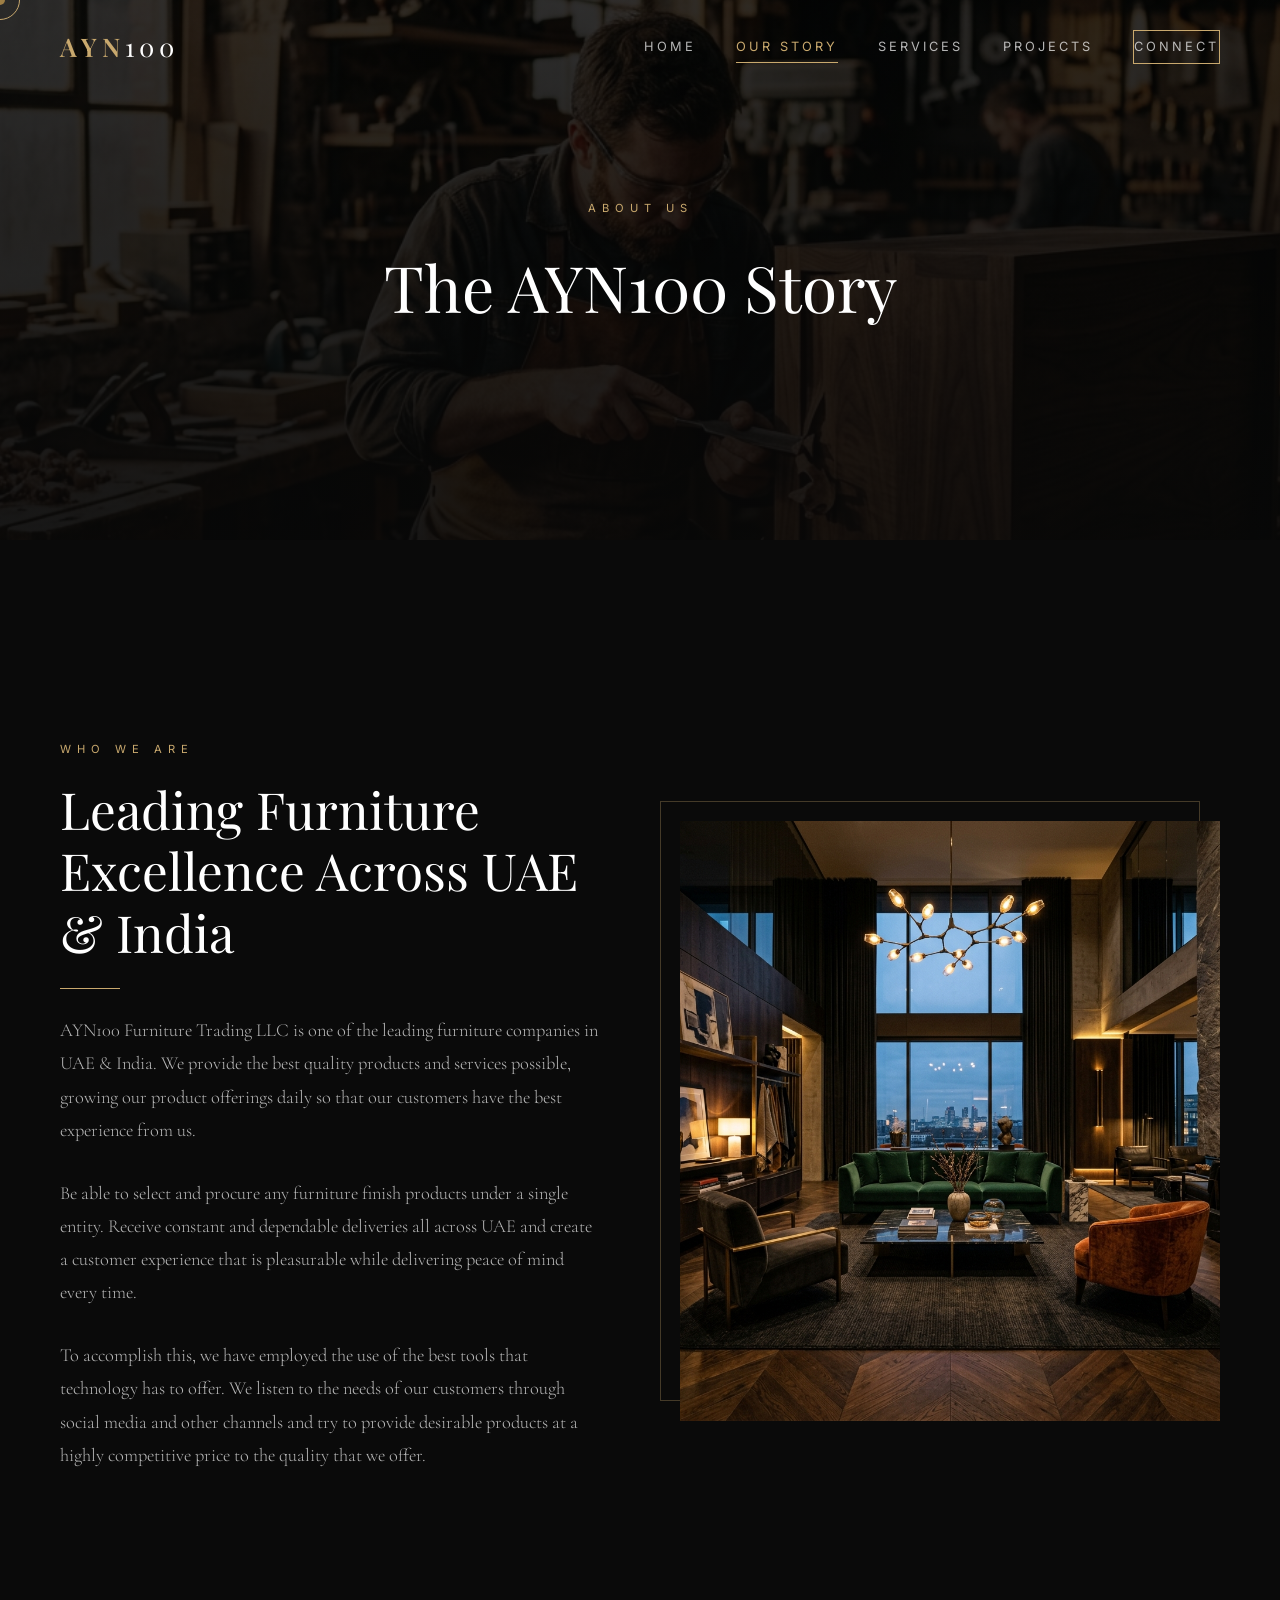
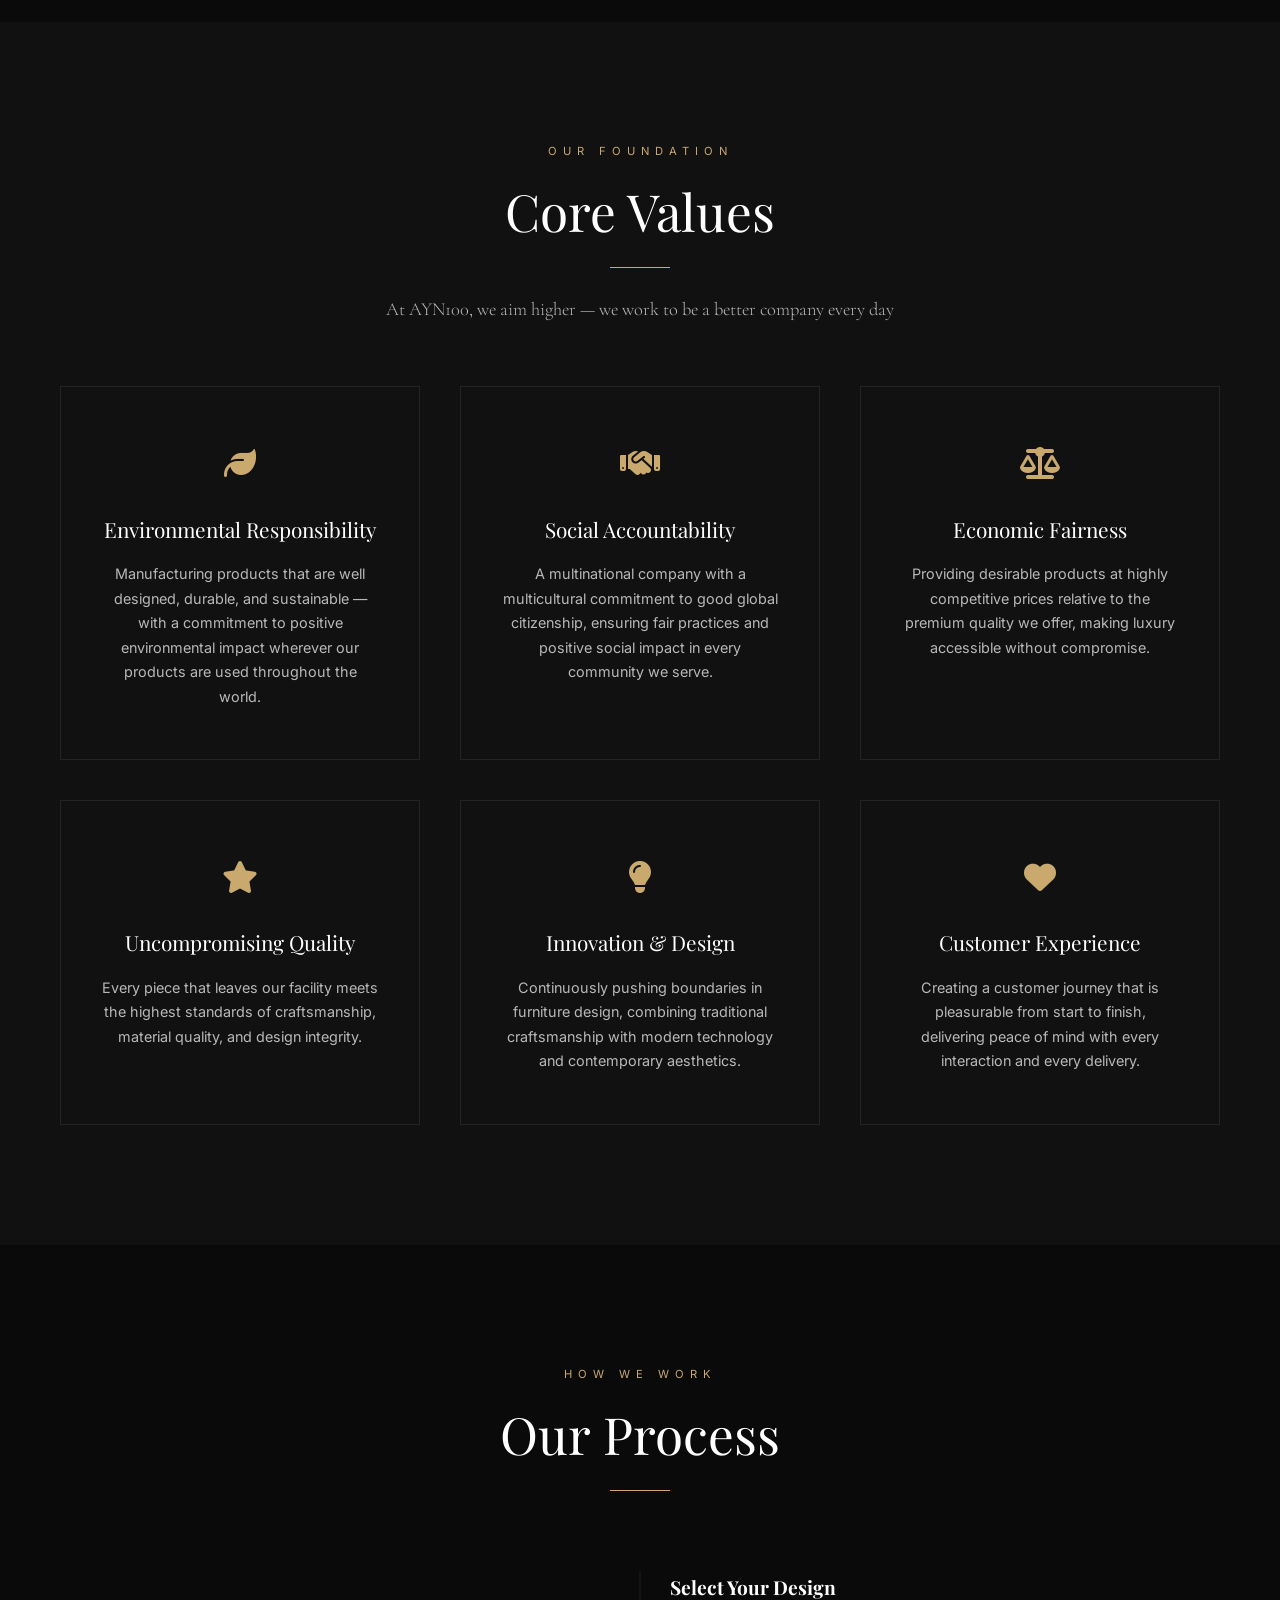
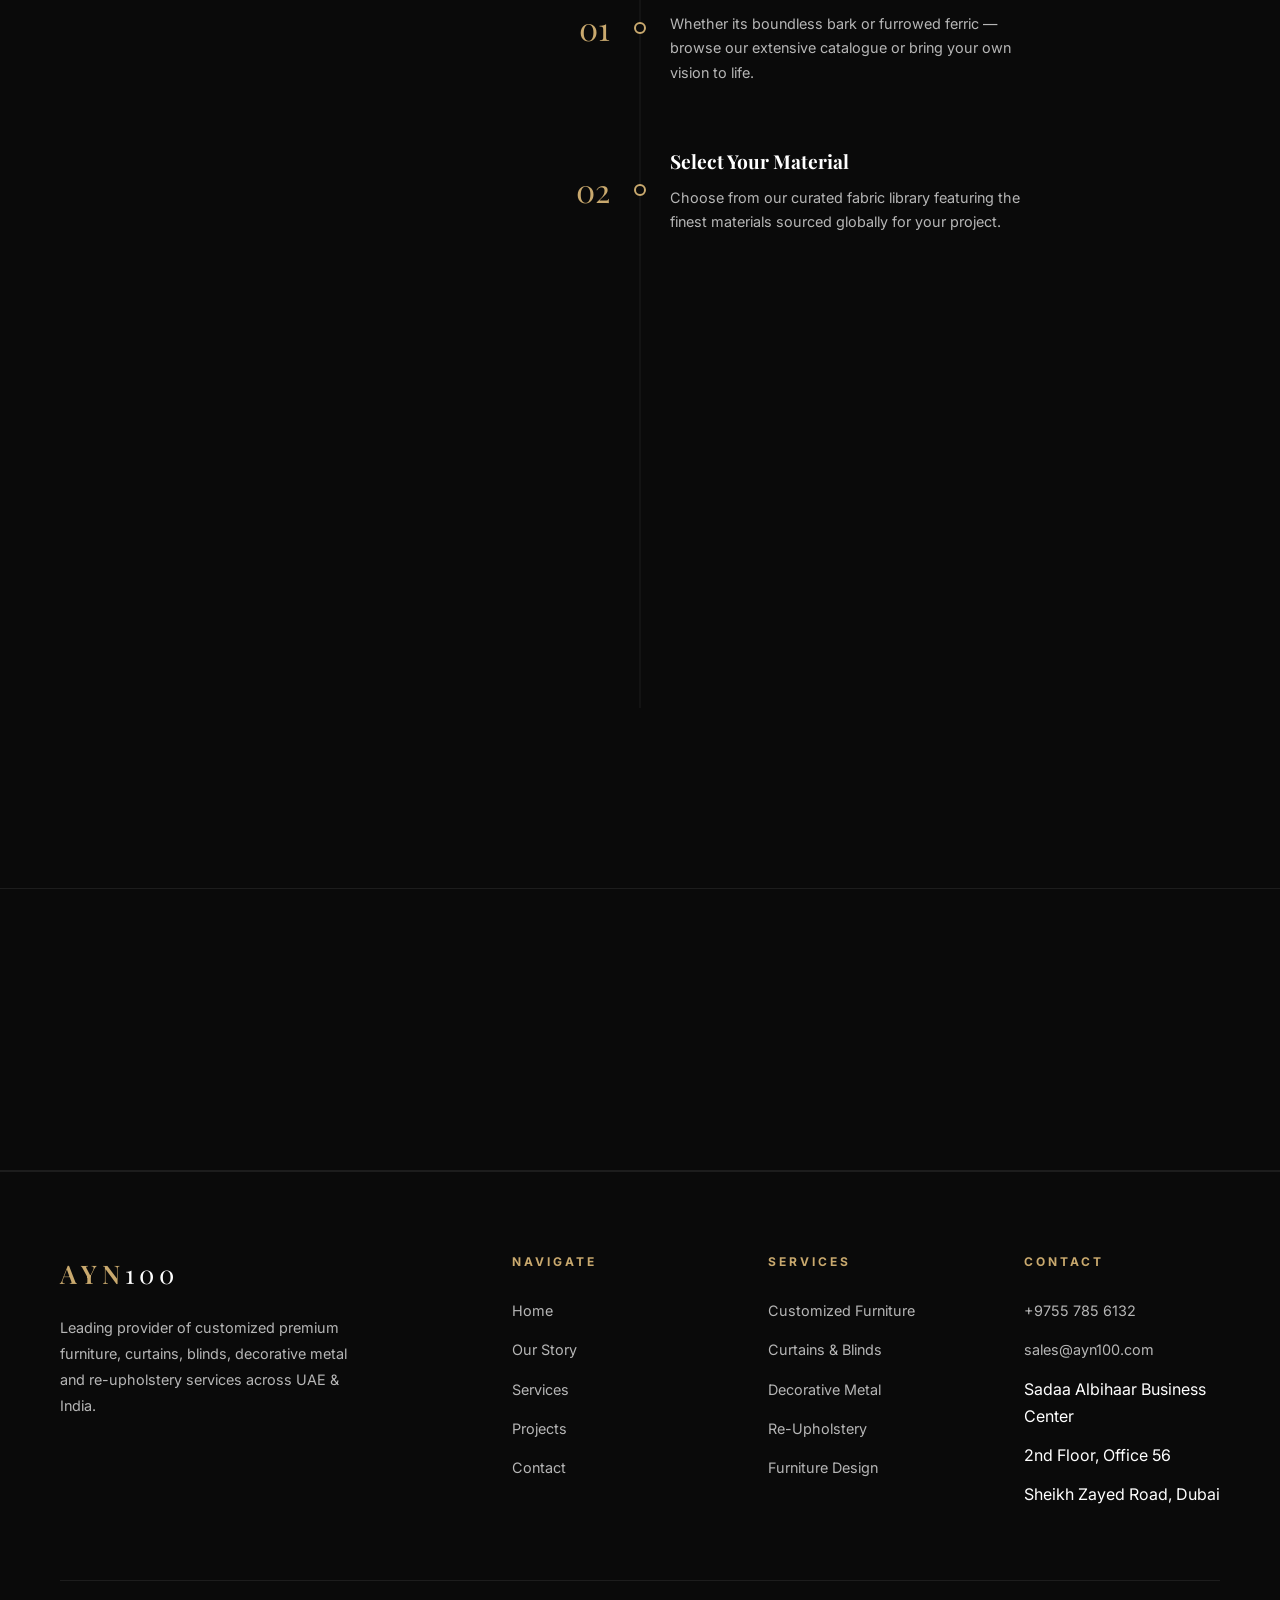
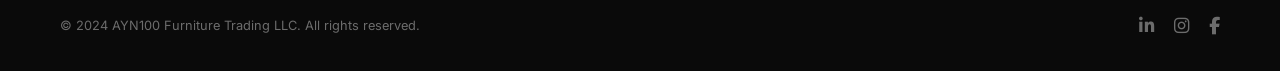
==== about.html @ 296a4290 "Initial commit" ====
<!DOCTYPE html>
<html lang="en">
<head>
  <meta charset="UTF-8">
  <meta name="viewport" content="width=device-width, initial-scale=1.0">
  <title>Our Story | AYN100 Furniture Trading LLC</title>
  <meta name="description" content="Discover the AYN100 story — a leading furniture company in UAE & India dedicated to premium quality, innovation, and personalized craftsmanship.">
  <link rel="stylesheet" href="css/style.css">
  <link rel="stylesheet" href="https://cdnjs.cloudflare.com/ajax/libs/font-awesome/6.5.1/css/all.min.css">
</head>
<body>
  <div class="preloader"><div class="preloader-logo">AYN100</div></div>
  <div class="cursor"></div>
  <div class="cursor-follower"></div>

  <nav class="nav" id="mainNav">
    <a href="index.html" class="nav-logo">AYN<span>100</span></a>
    <div class="nav-links">
      <a href="index.html">Home</a>
      <a href="about.html" class="active">Our Story</a>
      <a href="services.html">Services</a>
      <a href="projects.html">Projects</a>
      <a href="contact.html" class="nav-cta">Connect</a>
    </div>
    <div class="hamburger" id="hamburger"><span></span><span></span><span></span></div>
  </nav>
  <div class="mobile-menu" id="mobileMenu">
    <a href="index.html">Home</a><a href="about.html">Our Story</a><a href="services.html">Services</a><a href="projects.html">Projects</a><a href="contact.html">Connect</a>
  </div>

  <!-- Page Header -->
  <section class="page-header">
    <div class="hero-bg"><img src="images/about-craft.png" alt="About AYN100"></div>
    <div class="hero-overlay"></div>
    <div class="page-header-content">
      <p class="section-tag" style="animation: fadeUp 1s 0.3s forwards; opacity:0;">About Us</p>
      <h1 style="animation: fadeUp 1s 0.6s forwards; opacity:0;">The AYN100 Story</h1>
    </div>
  </section>

  <!-- Story Section -->
  <section class="section">
    <div class="container">
      <div class="about-grid">
        <div class="about-text reveal-left">
          <p class="section-tag">Who We Are</p>
          <h2 class="section-title">Leading Furniture Excellence Across UAE & India</h2>
          <div class="section-divider"></div>
          <p class="section-subtitle" style="max-width:100%;">AYN100 Furniture Trading LLC is one of the leading furniture companies in UAE & India. We provide the best quality products and services possible, growing our product offerings daily so that our customers have the best experience from us.</p>
          <p class="section-subtitle" style="max-width:100%; margin-top:20px;">Be able to select and procure any furniture finish products under a single entity. Receive constant and dependable deliveries all across UAE and create a customer experience that is pleasurable while delivering peace of mind every time.</p>
          <p class="section-subtitle" style="max-width:100%; margin-top:20px;">To accomplish this, we have employed the use of the best tools that technology has to offer. We listen to the needs of our customers through social media and other channels and try to provide desirable products at a highly competitive price to the quality that we offer.</p>
        </div>
        <div class="about-image reveal-right">
          <img src="images/hero-main.png" alt="AYN100 Showroom">
        </div>
      </div>
    </div>
  </section>

  <!-- Core Values -->
  <section class="section" style="background: var(--bg-secondary);">
    <div class="container">
      <div style="text-align: center;" class="reveal">
        <p class="section-tag">Our Foundation</p>
        <h2 class="section-title">Core Values</h2>
        <div class="section-divider" style="margin: 25px auto;"></div>
        <p class="section-subtitle" style="margin: 0 auto;">At AYN100, we aim higher — we work to be a better company every day</p>
      </div>
      <div class="values-grid">
        <div class="value-card reveal">
          <div class="value-icon"><i class="fas fa-leaf"></i></div>
          <h3>Environmental Responsibility</h3>
          <p>Manufacturing products that are well designed, durable, and sustainable — with a commitment to positive environmental impact wherever our products are used throughout the world.</p>
        </div>
        <div class="value-card reveal">
          <div class="value-icon"><i class="fas fa-handshake"></i></div>
          <h3>Social Accountability</h3>
          <p>A multinational company with a multicultural commitment to good global citizenship, ensuring fair practices and positive social impact in every community we serve.</p>
        </div>
        <div class="value-card reveal">
          <div class="value-icon"><i class="fas fa-balance-scale"></i></div>
          <h3>Economic Fairness</h3>
          <p>Providing desirable products at highly competitive prices relative to the premium quality we offer, making luxury accessible without compromise.</p>
        </div>
        <div class="value-card reveal">
          <div class="value-icon"><i class="fas fa-star"></i></div>
          <h3>Uncompromising Quality</h3>
          <p>Every piece that leaves our facility meets the highest standards of craftsmanship, material quality, and design integrity.</p>
        </div>
        <div class="value-card reveal">
          <div class="value-icon"><i class="fas fa-lightbulb"></i></div>
          <h3>Innovation & Design</h3>
          <p>Continuously pushing boundaries in furniture design, combining traditional craftsmanship with modern technology and contemporary aesthetics.</p>
        </div>
        <div class="value-card reveal">
          <div class="value-icon"><i class="fas fa-heart"></i></div>
          <h3>Customer Experience</h3>
          <p>Creating a customer journey that is pleasurable from start to finish, delivering peace of mind with every interaction and every delivery.</p>
        </div>
      </div>
    </div>
  </section>

  <!-- Process / Timeline -->
  <section class="section">
    <div class="container">
      <div style="text-align:center;" class="reveal">
        <p class="section-tag">How We Work</p>
        <h2 class="section-title">Our Process</h2>
        <div class="section-divider" style="margin:25px auto;"></div>
      </div>
      <div class="timeline">
        <div class="timeline-item reveal">
          <div class="timeline-year">01</div>
          <div class="timeline-content">
            <h3>Select Your Design</h3>
            <p>Whether its boundless bark or furrowed ferric — browse our extensive catalogue or bring your own vision to life.</p>
          </div>
        </div>
        <div class="timeline-item reveal">
          <div class="timeline-year">02</div>
          <div class="timeline-content">
            <h3>Select Your Material</h3>
            <p>Choose from our curated fabric library featuring the finest materials sourced globally for your project.</p>
          </div>
        </div>
        <div class="timeline-item reveal">
          <div class="timeline-year">03</div>
          <div class="timeline-content">
            <h3>Choose Your Furnishings</h3>
            <p>Merge your aesthetic desire with our expertise — every detail personalized to your taste and space.</p>
          </div>
        </div>
        <div class="timeline-item reveal">
          <div class="timeline-year">04</div>
          <div class="timeline-content">
            <h3>Expert Craftsmanship</h3>
            <p>Our skilled artisans bring your vision to reality with precision manufacturing and meticulous attention to detail.</p>
          </div>
        </div>
        <div class="timeline-item reveal">
          <div class="timeline-year">05</div>
          <div class="timeline-content">
            <h3>Delivery & Installation</h3>
            <p>Professional installation ensuring every piece sits perfectly in its intended space, ready to inspire.</p>
          </div>
        </div>
      </div>
    </div>
  </section>

  <!-- Stats Banner -->
  <div class="marquee-section" style="padding:80px 0;">
    <div class="container" style="max-width:100%;">
      <div style="display:flex; justify-content:center; gap:100px; flex-wrap:wrap;">
        <div style="text-align:center;" class="reveal">
          <div class="stat-number" data-count="15" data-suffix="+" style="font-size:3.5rem;">0</div>
          <div class="stat-label">Years of Excellence</div>
        </div>
        <div style="text-align:center;" class="reveal">
          <div class="stat-number" data-count="500" data-suffix="+" style="font-size:3.5rem;">0</div>
          <div class="stat-label">Projects Completed</div>
        </div>
        <div style="text-align:center;" class="reveal">
          <div class="stat-number" data-count="1000" data-suffix="+" style="font-size:3.5rem;">0</div>
          <div class="stat-label">Happy Clients</div>
        </div>
        <div style="text-align:center;" class="reveal">
          <div class="stat-number" data-count="2" data-suffix="" style="font-size:3.5rem;">0</div>
          <div class="stat-label">Countries Served</div>
        </div>
      </div>
    </div>
  </div>

  <!-- Footer -->
  <footer class="footer">
    <div class="container">
      <div class="footer-grid">
        <div class="footer-brand">
          <a href="index.html" class="nav-logo">AYN<span>100</span></a>
          <p>Leading provider of customized premium furniture, curtains, blinds, decorative metal and re-upholstery services across UAE & India.</p>
        </div>
        <div>
          <h4>Navigate</h4>
          <ul><li><a href="index.html">Home</a></li><li><a href="about.html">Our Story</a></li><li><a href="services.html">Services</a></li><li><a href="projects.html">Projects</a></li><li><a href="contact.html">Contact</a></li></ul>
        </div>
        <div>
          <h4>Services</h4>
          <ul><li><a href="services.html">Customized Furniture</a></li><li><a href="services.html">Curtains & Blinds</a></li><li><a href="services.html">Decorative Metal</a></li><li><a href="services.html">Re-Upholstery</a></li><li><a href="services.html">Furniture Design</a></li></ul>
        </div>
        <div>
          <h4>Contact</h4>
          <ul><li><a href="tel:+97557856132">+9755 785 6132</a></li><li><a href="mailto:sales@ayn100.com">sales@ayn100.com</a></li><li>Sadaa Albihaar Business Center</li><li>2nd Floor, Office 56</li><li>Sheikh Zayed Road, Dubai</li></ul>
        </div>
      </div>
      <div class="footer-bottom">
        <p>&copy; 2024 AYN100 Furniture Trading LLC. All rights reserved.</p>
        <div class="social-links">
          <a href="https://www.linkedin.com/in/ayn100-furniture" target="_blank"><i class="fab fa-linkedin-in"></i></a>
          <a href="#"><i class="fab fa-instagram"></i></a>
          <a href="#"><i class="fab fa-facebook-f"></i></a>
        </div>
      </div>
    </div>
  </footer>
  <script src="js/main.js"></script>
</body>
</html>
---- css/style.css ----
@import url('https://fonts.googleapis.com/css2?family=Playfair+Display:ital,wght@0,400;0,500;0,600;0,700;1,400;1,500&family=Inter:wght@300;400;500;600&family=Cormorant+Garamond:ital,wght@0,300;0,400;0,500;0,600;1,300;1,400&display=swap');

:root {
  --bg-primary: #0a0a0a;
  --bg-secondary: #111111;
  --bg-tertiary: #1a1a1a;
  --bg-card: #141414;
  --gold: #C9A96E;
  --gold-light: #d4b97a;
  --gold-dark: #a8884d;
  --cream: #f5f0e8;
  --cream-dark: #e0d5c5;
  --text-primary: #ffffff;
  --text-secondary: rgba(255,255,255,0.7);
  --text-muted: rgba(255,255,255,0.4);
  --border-subtle: rgba(255,255,255,0.08);
  --border-gold: rgba(201,169,110,0.3);
  --font-heading: 'Playfair Display', Georgia, serif;
  --font-body: 'Inter', -apple-system, sans-serif;
  --font-accent: 'Cormorant Garamond', Georgia, serif;
  --transition: cubic-bezier(0.25, 0.46, 0.45, 0.94);
}

*, *::before, *::after { margin: 0; padding: 0; box-sizing: border-box; }

html {
  scroll-behavior: smooth;
  font-size: 16px;
  overflow-x: hidden;
}

body {
  font-family: var(--font-body);
  background: var(--bg-primary);
  color: var(--text-primary);
  line-height: 1.7;
  overflow-x: hidden;
  -webkit-font-smoothing: antialiased;
}

a { text-decoration: none; color: inherit; transition: all 0.3s var(--transition); }
img { max-width: 100%; display: block; }
ul { list-style: none; }

.container { max-width: 1400px; margin: 0 auto; padding: 0 60px; }

/* ─── PRELOADER ─── */
.preloader {
  position: fixed; inset: 0; z-index: 10000;
  background: var(--bg-primary);
  display: flex; align-items: center; justify-content: center;
  transition: opacity 0.8s ease, visibility 0.8s ease;
}
.preloader.hidden { opacity: 0; visibility: hidden; pointer-events: none; }
.preloader-logo {
  font-family: var(--font-heading); font-size: 2.5rem;
  color: var(--gold); letter-spacing: 8px;
  animation: preloaderPulse 1.5s ease-in-out infinite;
}
@keyframes preloaderPulse {
  0%, 100% { opacity: 0.3; transform: scale(0.95); }
  50% { opacity: 1; transform: scale(1); }
}

/* ─── CUSTOM CURSOR ─── */
.cursor { position: fixed; width: 10px; height: 10px; background: var(--gold); border-radius: 50%; pointer-events: none; z-index: 9999; transform: translate(-50%,-50%); transition: width 0.3s, height 0.3s, background 0.3s; mix-blend-mode: difference; }
.cursor-follower { position: fixed; width: 40px; height: 40px; border: 1px solid var(--gold); border-radius: 50%; pointer-events: none; z-index: 9998; transform: translate(-50%,-50%); transition: all 0.15s ease-out; }
.cursor.active { width: 50px; height: 50px; background: rgba(201,169,110,0.1); }

/* ─── NAVIGATION ─── */
.nav {
  position: fixed; top: 0; left: 0; right: 0; z-index: 1000;
  padding: 25px 60px;
  display: flex; align-items: center; justify-content: space-between;
  transition: all 0.5s var(--transition);
}
.nav.scrolled {
  background: rgba(10,10,10,0.95);
  backdrop-filter: blur(20px);
  padding: 15px 60px;
  border-bottom: 1px solid var(--border-subtle);
}
.nav-logo {
  font-family: var(--font-heading); font-size: 1.6rem;
  color: var(--gold); letter-spacing: 5px; font-weight: 600;
}
.nav-logo span { color: var(--text-primary); font-weight: 300; }
.nav-links { display: flex; gap: 40px; align-items: center; }
.nav-links a {
  font-size: 0.8rem; letter-spacing: 3px; text-transform: uppercase;
  color: var(--text-secondary); position: relative; padding: 5px 0;
  font-weight: 400;
}
.nav-links a::after {
  content: ''; position: absolute; bottom: 0; left: 0; width: 0; height: 1px;
  background: var(--gold); transition: width 0.4s var(--transition);
}
.nav-links a:hover { color: var(--gold); }
.nav-links a:hover::after { width: 100%; }
.nav-links a.active { color: var(--gold); }
.nav-links a.active::after { width: 100%; }

.nav-cta {
  padding: 10px 30px; border: 1px solid var(--gold);
  font-size: 0.75rem; letter-spacing: 3px; text-transform: uppercase;
  color: var(--gold); transition: all 0.4s var(--transition);
}
.nav-cta:hover { background: var(--gold); color: var(--bg-primary); }

/* Hamburger */
.hamburger { display: none; flex-direction: column; gap: 6px; cursor: pointer; z-index: 1001; }
.hamburger span { width: 28px; height: 1.5px; background: var(--text-primary); transition: all 0.4s var(--transition); }
.hamburger.active span:nth-child(1) { transform: rotate(45deg) translate(5px, 5px); }
.hamburger.active span:nth-child(2) { opacity: 0; }
.hamburger.active span:nth-child(3) { transform: rotate(-45deg) translate(5px, -5px); }

/* Mobile Menu */
.mobile-menu {
  position: fixed; inset: 0; background: var(--bg-primary);
  display: flex; flex-direction: column; align-items: center; justify-content: center;
  z-index: 999; opacity: 0; visibility: hidden;
  transition: all 0.5s var(--transition);
}
.mobile-menu.active { opacity: 1; visibility: visible; }
.mobile-menu a {
  font-family: var(--font-heading); font-size: 2.5rem;
  color: var(--text-secondary); margin: 15px 0;
  transition: all 0.3s ease;
}
.mobile-menu a:hover { color: var(--gold); transform: translateX(10px); }

/* ─── HERO ─── */
.hero {
  position: relative; height: 100vh; width: 100%;
  display: flex; align-items: center; justify-content: center;
  overflow: hidden;
}
.hero-bg {
  position: absolute; inset: 0; z-index: 0;
}
.hero-bg img {
  width: 100%; height: 100%; object-fit: cover;
  filter: brightness(0.3);
  transform: scale(1.1);
  animation: heroZoom 20s ease-in-out infinite alternate;
}
@keyframes heroZoom {
  0% { transform: scale(1.1); }
  100% { transform: scale(1.2); }
}
.hero-overlay {
  position: absolute; inset: 0; z-index: 1;
  background: linear-gradient(180deg, rgba(10,10,10,0.4) 0%, rgba(10,10,10,0.2) 40%, rgba(10,10,10,0.8) 100%);
}
.hero-content {
  position: relative; z-index: 2; text-align: center;
  max-width: 900px; padding: 0 30px;
}
.hero-tag {
  font-size: 0.75rem; letter-spacing: 8px; text-transform: uppercase;
  color: var(--gold); margin-bottom: 30px;
  opacity: 0; animation: fadeUp 1s 0.5s forwards;
}
.hero-title {
  font-family: var(--font-heading); font-size: clamp(2.5rem, 6vw, 5rem);
  font-weight: 400; line-height: 1.15; margin-bottom: 25px;
  opacity: 0; animation: fadeUp 1s 0.8s forwards;
}
.hero-title em { font-style: italic; color: var(--gold); }
.hero-subtitle {
  font-family: var(--font-accent); font-size: 1.25rem;
  color: var(--text-secondary); max-width: 600px; margin: 0 auto 40px;
  font-weight: 300; line-height: 1.8;
  opacity: 0; animation: fadeUp 1s 1.1s forwards;
}
.hero-btn {
  display: inline-block; padding: 16px 50px;
  border: 1px solid var(--gold); color: var(--gold);
  font-size: 0.75rem; letter-spacing: 4px; text-transform: uppercase;
  position: relative; overflow: hidden;
  opacity: 0; animation: fadeUp 1s 1.4s forwards;
}
.hero-btn::before {
  content: ''; position: absolute; inset: 0;
  background: var(--gold); transform: translateX(-101%);
  transition: transform 0.5s var(--transition);
}
.hero-btn:hover::before { transform: translateX(0); }
.hero-btn span { position: relative; z-index: 1; transition: color 0.5s; }
.hero-btn:hover span { color: var(--bg-primary); }

.hero-scroll {
  position: absolute; bottom: 40px; left: 50%; transform: translateX(-50%);
  z-index: 2; display: flex; flex-direction: column; align-items: center; gap: 10px;
  opacity: 0; animation: fadeUp 1s 1.7s forwards;
}
.hero-scroll span { font-size: 0.65rem; letter-spacing: 4px; text-transform: uppercase; color: var(--text-muted); }
.scroll-line { width: 1px; height: 60px; background: var(--border-subtle); position: relative; overflow: hidden; }
.scroll-line::after {
  content: ''; position: absolute; top: -100%; left: 0; width: 100%; height: 100%;
  background: var(--gold);
  animation: scrollDown 2s ease-in-out infinite;
}
@keyframes scrollDown { 0% { top: -100%; } 100% { top: 100%; } }

@keyframes fadeUp {
  from { opacity: 0; transform: translateY(30px); }
  to { opacity: 1; transform: translateY(0); }
}

/* ─── SECTION COMMON ─── */
.section { padding: 120px 0; position: relative; }
.section-tag {
  font-size: 0.7rem; letter-spacing: 6px; text-transform: uppercase;
  color: var(--gold); margin-bottom: 20px;
}
.section-title {
  font-family: var(--font-heading); font-size: clamp(2rem, 4vw, 3.2rem);
  font-weight: 400; line-height: 1.2; margin-bottom: 20px;
}
.section-subtitle {
  font-family: var(--font-accent); font-size: 1.15rem;
  color: var(--text-secondary); max-width: 600px; line-height: 1.8;
  font-weight: 300;
}
.section-divider {
  width: 60px; height: 1px; background: var(--gold); margin: 25px 0;
}

/* ─── ABOUT SECTION ─── */
.about-grid { display: grid; grid-template-columns: 1fr 1fr; gap: 80px; align-items: center; margin-top: 80px; }
.about-image { position: relative; }
.about-image img { width: 100%; height: 600px; object-fit: cover; }
.about-image::before {
  content: ''; position: absolute; top: -20px; left: -20px;
  width: 100%; height: 100%; border: 1px solid var(--border-gold);
  z-index: -1;
}
.about-text .section-subtitle { max-width: 100%; margin-bottom: 30px; }
.about-stats { display: grid; grid-template-columns: repeat(3, 1fr); gap: 30px; margin-top: 40px; padding-top: 40px; border-top: 1px solid var(--border-subtle); }
.stat-number { font-family: var(--font-heading); font-size: 2.5rem; color: var(--gold); }
.stat-label { font-size: 0.75rem; letter-spacing: 2px; text-transform: uppercase; color: var(--text-muted); margin-top: 5px; }

/* ─── SERVICES SECTION ─── */
.services-grid { display: grid; grid-template-columns: repeat(4, 1fr); gap: 30px; margin-top: 60px; }
.service-card {
  background: var(--bg-card); padding: 50px 35px;
  border: 1px solid var(--border-subtle);
  transition: all 0.5s var(--transition); position: relative; overflow: hidden;
}
.service-card::before {
  content: ''; position: absolute; bottom: 0; left: 0; width: 100%; height: 2px;
  background: var(--gold); transform: scaleX(0); transform-origin: left;
  transition: transform 0.5s var(--transition);
}
.service-card:hover { border-color: var(--border-gold); transform: translateY(-5px); }
.service-card:hover::before { transform: scaleX(1); }
.service-icon {
  width: 50px; height: 50px; margin-bottom: 25px;
  color: var(--gold); font-size: 1.8rem;
}
.service-card h3 {
  font-family: var(--font-heading); font-size: 1.2rem;
  font-weight: 400; margin-bottom: 15px;
}
.service-card p { font-size: 0.9rem; color: var(--text-secondary); line-height: 1.7; }

/* ─── PROJECTS / GALLERY ─── */
.projects-grid { display: grid; grid-template-columns: repeat(3, 1fr); gap: 20px; margin-top: 60px; }
.project-card { position: relative; overflow: hidden; aspect-ratio: 4/3; cursor: pointer; }
.project-card img { width: 100%; height: 100%; object-fit: cover; transition: transform 0.8s var(--transition); }
.project-card:hover img { transform: scale(1.08); }
.project-overlay {
  position: absolute; inset: 0;
  background: linear-gradient(180deg, transparent 40%, rgba(10,10,10,0.9) 100%);
  display: flex; flex-direction: column; justify-content: flex-end; padding: 30px;
  opacity: 0; transition: opacity 0.5s var(--transition);
}
.project-card:hover .project-overlay { opacity: 1; }
.project-overlay h3 { font-family: var(--font-heading); font-size: 1.3rem; font-weight: 400; }
.project-overlay p { font-size: 0.8rem; color: var(--gold); letter-spacing: 2px; text-transform: uppercase; margin-top: 5px; }

/* ─── MARQUEE ─── */
.marquee-section { padding: 60px 0; border-top: 1px solid var(--border-subtle); border-bottom: 1px solid var(--border-subtle); overflow: hidden; }
.marquee-track { display: flex; animation: marquee 30s linear infinite; width: max-content; }
.marquee-item {
  font-family: var(--font-heading); font-size: 4rem; font-weight: 300;
  color: var(--text-muted); white-space: nowrap; padding: 0 40px;
}
.marquee-item span { color: var(--gold); font-size: 1rem; vertical-align: middle; margin: 0 20px; }
@keyframes marquee { 0% { transform: translateX(0); } 100% { transform: translateX(-50%); } }

/* ─── TESTIMONIAL ─── */
.testimonial-section { background: var(--bg-secondary); }
.testimonial-content { max-width: 800px; margin: 0 auto; text-align: center; }
.testimonial-quote {
  font-family: var(--font-accent); font-size: 1.6rem; font-style: italic;
  color: var(--cream); line-height: 1.8; margin-bottom: 30px;
}
.testimonial-author { font-size: 0.8rem; letter-spacing: 3px; text-transform: uppercase; color: var(--gold); }

/* ─── CTA SECTION ─── */
.cta-section {
  position: relative; padding: 150px 0; text-align: center; overflow: hidden;
}
.cta-section .hero-bg img { filter: brightness(0.2); }
.cta-section .section-title { font-size: clamp(2rem, 4vw, 3.5rem); max-width: 700px; margin: 0 auto 20px; }

/* ─── FOOTER ─── */
.footer { padding: 80px 0 30px; border-top: 1px solid var(--border-subtle); }
.footer-grid { display: grid; grid-template-columns: 2fr 1fr 1fr 1fr; gap: 60px; margin-bottom: 60px; }
.footer-brand .nav-logo { margin-bottom: 20px; display: inline-block; }
.footer-brand p { font-size: 0.9rem; color: var(--text-secondary); max-width: 300px; line-height: 1.8; }
.footer h4 {
  font-size: 0.75rem; letter-spacing: 3px; text-transform: uppercase;
  color: var(--gold); margin-bottom: 25px;
}
.footer ul li { margin-bottom: 12px; }
.footer ul li a { font-size: 0.9rem; color: var(--text-secondary); }
.footer ul li a:hover { color: var(--gold); }
.footer-bottom {
  display: flex; justify-content: space-between; align-items: center;
  padding-top: 30px; border-top: 1px solid var(--border-subtle);
  font-size: 0.8rem; color: var(--text-muted);
}
.social-links { display: flex; gap: 20px; }
.social-links a { color: var(--text-muted); font-size: 1.1rem; }
.social-links a:hover { color: var(--gold); }

/* ─── PAGE HEADER ─── */
.page-header {
  height: 60vh; display: flex; align-items: center; justify-content: center;
  text-align: center; position: relative; overflow: hidden;
}
.page-header .hero-bg img { filter: brightness(0.25); }
.page-header .hero-overlay {
  background: linear-gradient(180deg, rgba(10,10,10,0.3) 0%, rgba(10,10,10,0.7) 100%);
}
.page-header-content { position: relative; z-index: 2; }
.page-header-content .section-tag { margin-bottom: 15px; }
.page-header-content h1 {
  font-family: var(--font-heading); font-size: clamp(2.5rem, 5vw, 4rem);
  font-weight: 400;
}

/* ─── ABOUT PAGE ─── */
.values-grid { display: grid; grid-template-columns: repeat(3, 1fr); gap: 40px; margin-top: 60px; }
.value-card {
  padding: 50px 40px; border: 1px solid var(--border-subtle);
  text-align: center; transition: all 0.5s var(--transition);
}
.value-card:hover { border-color: var(--border-gold); }
.value-card .value-icon { font-size: 2rem; color: var(--gold); margin-bottom: 20px; }
.value-card h3 { font-family: var(--font-heading); font-size: 1.3rem; font-weight: 400; margin-bottom: 15px; }
.value-card p { font-size: 0.9rem; color: var(--text-secondary); line-height: 1.7; }

.timeline { max-width: 800px; margin: 80px auto 0; position: relative; }
.timeline::before {
  content: ''; position: absolute; left: 50%; top: 0; bottom: 0;
  width: 1px; background: var(--border-subtle); transform: translateX(-50%);
}
.timeline-item {
  display: flex; gap: 60px; margin-bottom: 60px;
  align-items: center; position: relative;
}
.timeline-item::before {
  content: ''; position: absolute; left: 50%; top: 50%;
  width: 12px; height: 12px; border: 2px solid var(--gold);
  border-radius: 50%; transform: translate(-50%,-50%);
  background: var(--bg-primary);
}
.timeline-year {
  flex: 1; text-align: right;
  font-family: var(--font-heading); font-size: 2rem; color: var(--gold);
}
.timeline-content { flex: 1; }
.timeline-content h3 { font-family: var(--font-heading); font-size: 1.2rem; margin-bottom: 8px; }
.timeline-content p { font-size: 0.9rem; color: var(--text-secondary); }

/* ─── SERVICES PAGE ─── */
.service-detail {
  display: grid; grid-template-columns: 1fr 1fr; gap: 80px;
  align-items: center; padding: 80px 0;
  border-bottom: 1px solid var(--border-subtle);
}
.service-detail:nth-child(even) .service-detail-image { order: -1; }
.service-detail-image { position: relative; }
.service-detail-image img { width: 100%; height: 450px; object-fit: cover; }
.service-detail-text h3 { font-family: var(--font-heading); font-size: 2rem; font-weight: 400; margin-bottom: 15px; }
.service-detail-text p { font-size: 0.95rem; color: var(--text-secondary); line-height: 1.8; margin-bottom: 20px; }
.service-features { display: flex; flex-wrap: wrap; gap: 10px; margin-top: 20px; }
.service-features span {
  padding: 8px 20px; border: 1px solid var(--border-subtle);
  font-size: 0.75rem; letter-spacing: 2px; text-transform: uppercase;
  color: var(--text-secondary); transition: all 0.3s;
}
.service-features span:hover { border-color: var(--gold); color: var(--gold); }

/* ─── CONTACT PAGE ─── */
.contact-grid { display: grid; grid-template-columns: 1fr 1fr; gap: 80px; margin-top: 60px; }
.contact-info-item { margin-bottom: 40px; }
.contact-info-item h3 {
  font-size: 0.75rem; letter-spacing: 3px; text-transform: uppercase;
  color: var(--gold); margin-bottom: 10px;
}
.contact-info-item p { font-size: 1rem; color: var(--text-secondary); line-height: 1.8; }
.contact-info-item a { color: var(--cream); }
.contact-info-item a:hover { color: var(--gold); }

.contact-form { display: flex; flex-direction: column; gap: 25px; }
.form-group { position: relative; }
.form-group input, .form-group textarea {
  width: 100%; padding: 18px 0; border: none;
  border-bottom: 1px solid var(--border-subtle);
  background: transparent; color: var(--text-primary);
  font-family: var(--font-body); font-size: 0.95rem;
  outline: none; transition: border-color 0.3s;
}
.form-group input:focus, .form-group textarea:focus { border-bottom-color: var(--gold); }
.form-group label {
  position: absolute; left: 0; top: 18px;
  font-size: 0.8rem; letter-spacing: 2px; text-transform: uppercase;
  color: var(--text-muted); transition: all 0.3s; pointer-events: none;
}
.form-group input:focus ~ label,
.form-group input:not(:placeholder-shown) ~ label,
.form-group textarea:focus ~ label,
.form-group textarea:not(:placeholder-shown) ~ label {
  top: -10px; font-size: 0.65rem; color: var(--gold);
}
.form-group textarea { min-height: 120px; resize: vertical; }
.submit-btn {
  align-self: flex-start; padding: 16px 50px;
  background: transparent; border: 1px solid var(--gold);
  color: var(--gold); font-size: 0.75rem; letter-spacing: 4px;
  text-transform: uppercase; cursor: pointer; position: relative; overflow: hidden;
  font-family: var(--font-body); transition: all 0.4s;
}
.submit-btn:hover { background: var(--gold); color: var(--bg-primary); }

/* ─── REVEAL ANIMATIONS ─── */
.reveal { opacity: 0; transform: translateY(40px); transition: all 0.8s var(--transition); }
.reveal.active { opacity: 1; transform: translateY(0); }
.reveal-left { opacity: 0; transform: translateX(-40px); transition: all 0.8s var(--transition); }
.reveal-left.active { opacity: 1; transform: translateX(0); }
.reveal-right { opacity: 0; transform: translateX(40px); transition: all 0.8s var(--transition); }
.reveal-right.active { opacity: 1; transform: translateX(0); }

/* ─── RESPONSIVE ─── */
@media (max-width: 1024px) {
  .container { padding: 0 40px; }
  .nav { padding: 20px 40px; }
  .services-grid { grid-template-columns: repeat(2, 1fr); }
  .about-grid, .service-detail, .contact-grid { grid-template-columns: 1fr; gap: 40px; }
  .about-image img { height: 400px; }
  .footer-grid { grid-template-columns: 1fr 1fr; gap: 40px; }
  .service-detail:nth-child(even) .service-detail-image { order: 0; }
}

@media (max-width: 768px) {
  .container { padding: 0 25px; }
  .nav { padding: 18px 25px; }
  .nav-links, .nav-cta { display: none; }
  .hamburger { display: flex; }
  .section { padding: 80px 0; }
  .services-grid { grid-template-columns: 1fr; }
  .projects-grid { grid-template-columns: 1fr; }
  .about-stats { grid-template-columns: repeat(3, 1fr); gap: 15px; }
  .stat-number { font-size: 1.8rem; }
  .footer-grid { grid-template-columns: 1fr; gap: 30px; }
  .footer-bottom { flex-direction: column; gap: 15px; text-align: center; }
  .values-grid { grid-template-columns: 1fr; }
  .hero-title { font-size: 2.2rem; }
  .marquee-item { font-size: 2rem; }
  .timeline-item { flex-direction: column; gap: 15px; text-align: center; }
  .timeline::before { display: none; }
  .timeline-item::before { display: none; }
  .timeline-year { text-align: center; }
  .cursor, .cursor-follower { display: none; }
}
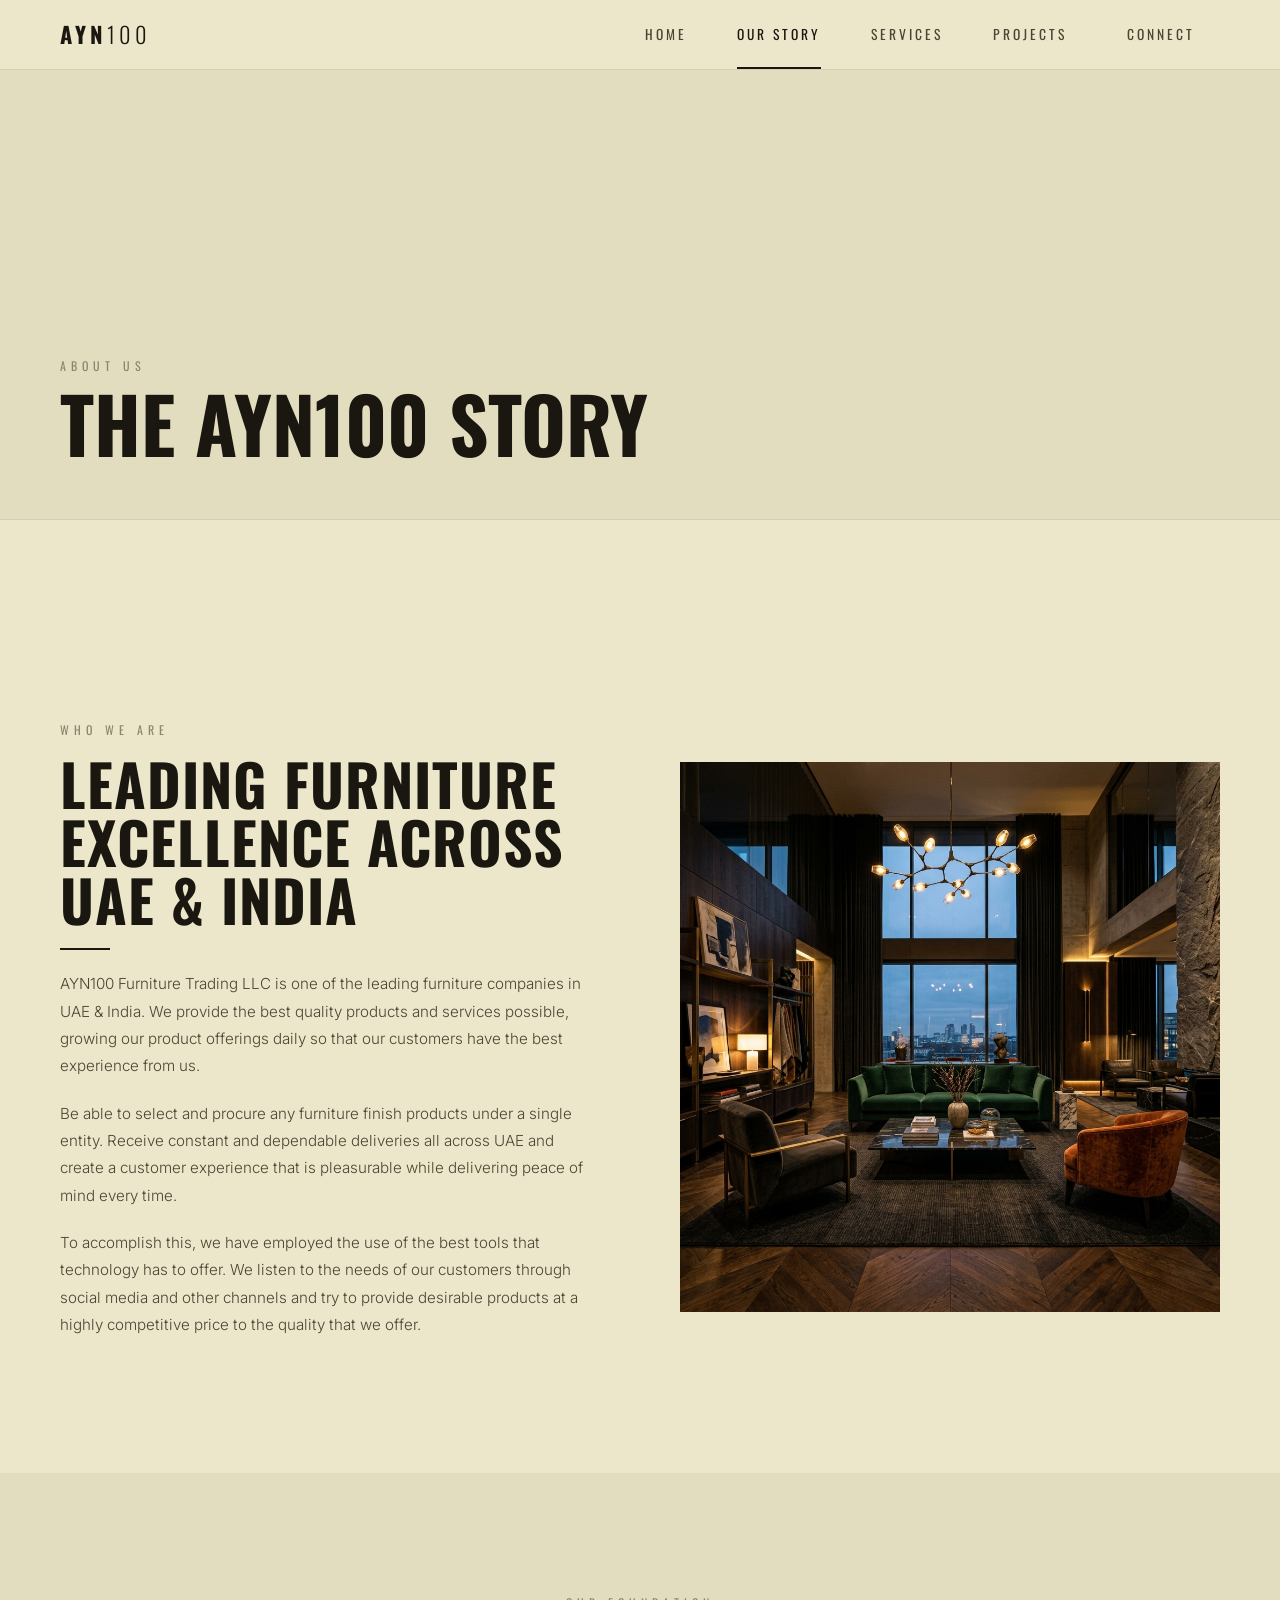
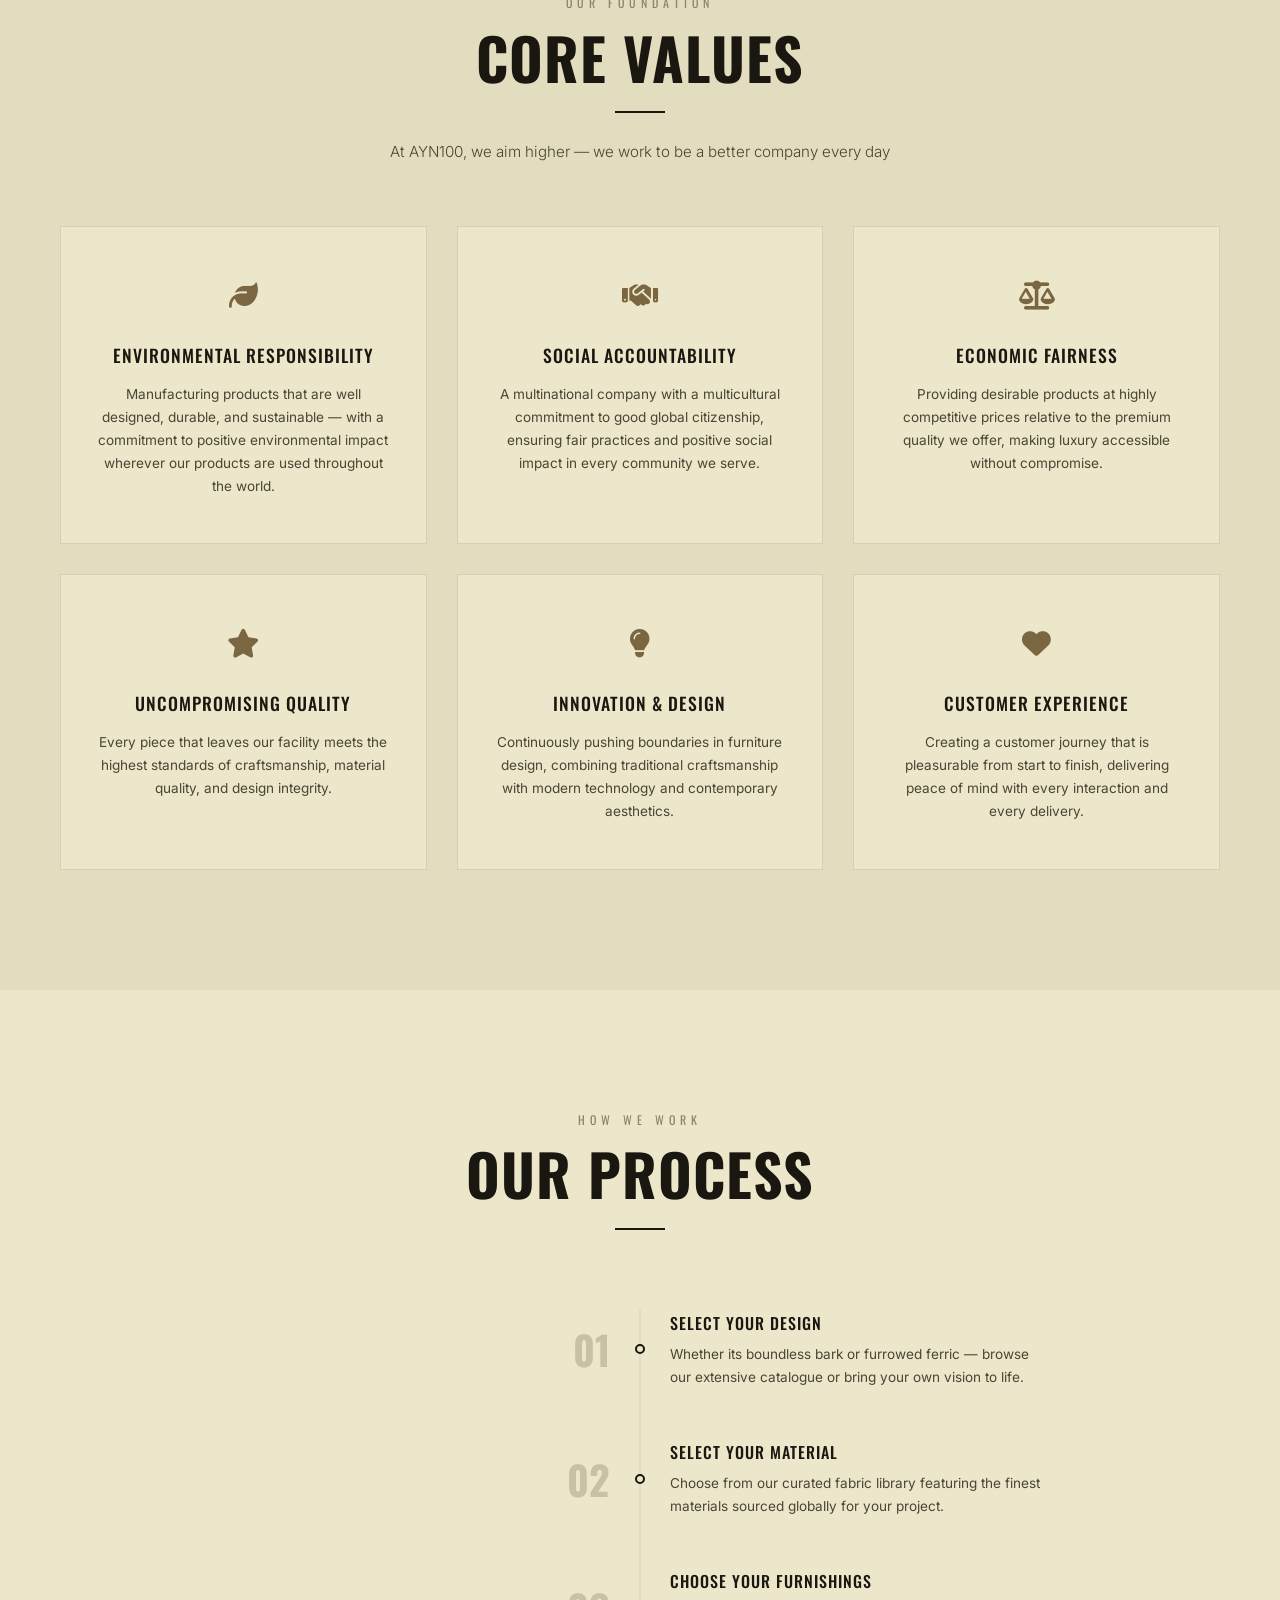
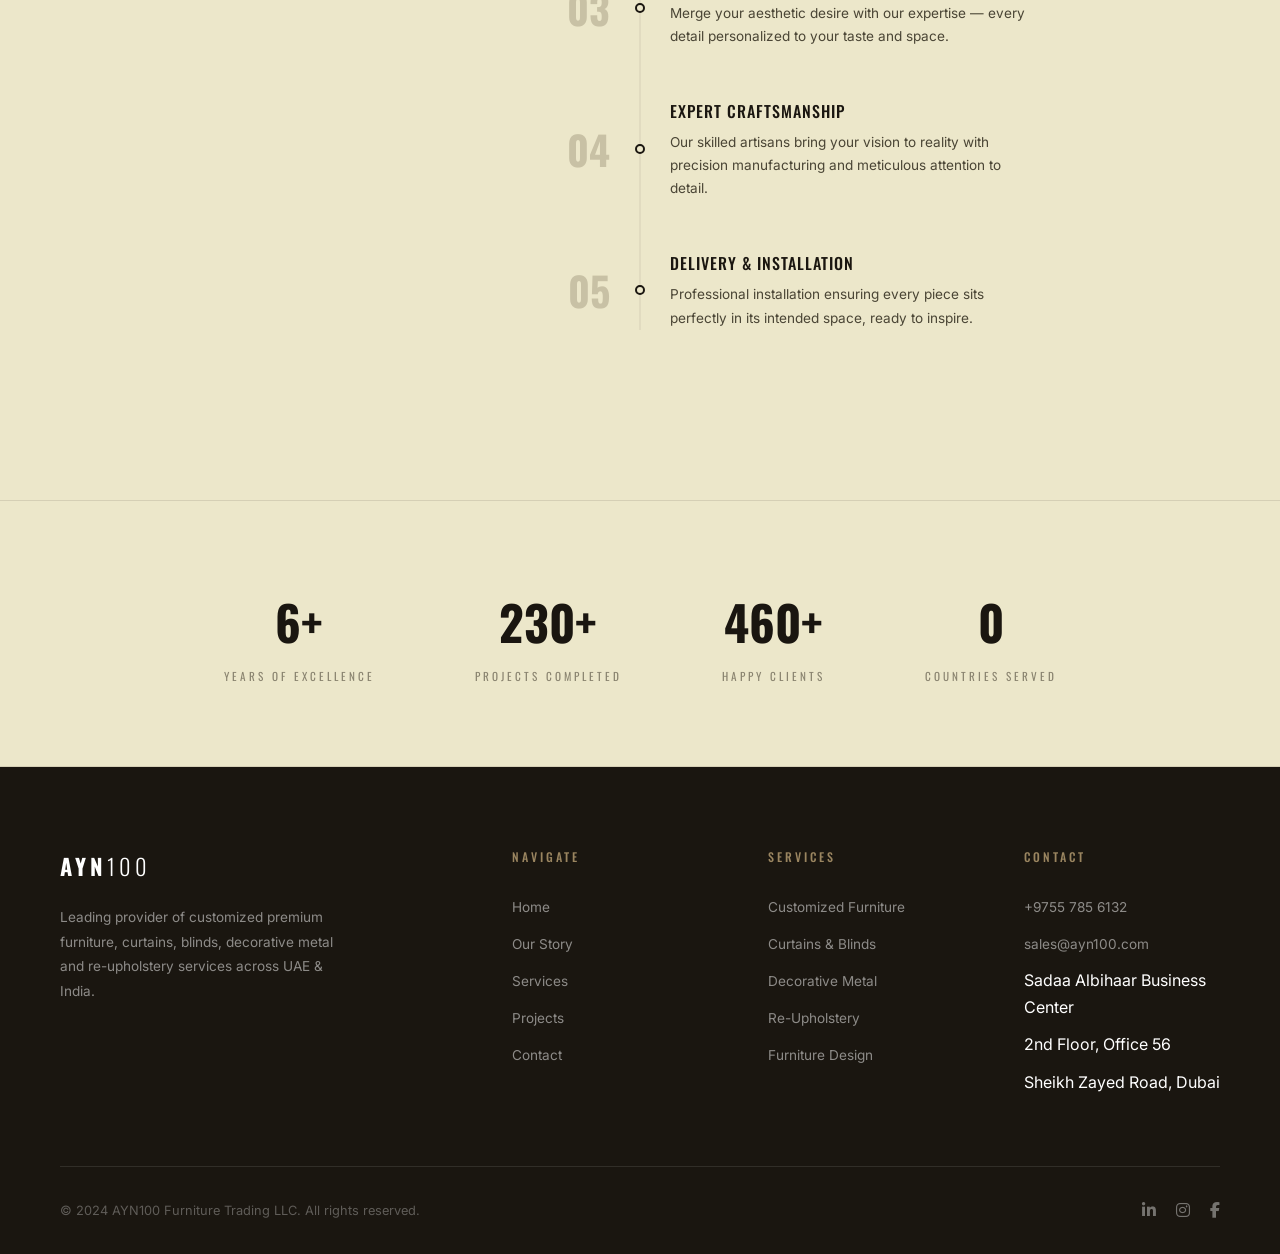
==== commit 4d0c7e9e: "nj" ====
--- a/about.html
+++ b/about.html
@@ -58,7 +58,7 @@
   </section>
 
   <!-- Core Values -->
-  <section class="section" style="background: var(--bg-secondary);">
+  <section class="section" style="background: var(--bg-alt);">
     <div class="container">
       <div style="text-align: center;" class="reveal">
         <p class="section-tag">Our Foundation</p>
@@ -154,19 +154,19 @@
     <div class="container" style="max-width:100%;">
       <div style="display:flex; justify-content:center; gap:100px; flex-wrap:wrap;">
         <div style="text-align:center;" class="reveal">
-          <div class="stat-number" data-count="15" data-suffix="+" style="font-size:3.5rem;">0</div>
+          <div class="stat-number" data-count="15" data-suffix="+" >0</div>
           <div class="stat-label">Years of Excellence</div>
         </div>
         <div style="text-align:center;" class="reveal">
-          <div class="stat-number" data-count="500" data-suffix="+" style="font-size:3.5rem;">0</div>
+          <div class="stat-number" data-count="500" data-suffix="+" >0</div>
           <div class="stat-label">Projects Completed</div>
         </div>
         <div style="text-align:center;" class="reveal">
-          <div class="stat-number" data-count="1000" data-suffix="+" style="font-size:3.5rem;">0</div>
+          <div class="stat-number" data-count="1000" data-suffix="+" >0</div>
           <div class="stat-label">Happy Clients</div>
         </div>
         <div style="text-align:center;" class="reveal">
-          <div class="stat-number" data-count="2" data-suffix="" style="font-size:3.5rem;">0</div>
+          <div class="stat-number" data-count="2" data-suffix="" >0</div>
           <div class="stat-label">Countries Served</div>
         </div>
       </div>
--- a/css/style.css
+++ b/css/style.css
@@ -1,60 +1,43 @@
-@import url('https://fonts.googleapis.com/css2?family=Playfair+Display:ital,wght@0,400;0,500;0,600;0,700;1,400;1,500&family=Inter:wght@300;400;500;600&family=Cormorant+Garamond:ital,wght@0,300;0,400;0,500;0,600;1,300;1,400&display=swap');
+@import url('https://fonts.googleapis.com/css2?family=Oswald:wght@300;400;500;600;700&family=Inter:wght@300;400;500;600&family=Cormorant+Garamond:ital,wght@0,300;0,400;0,500;1,300;1,400&display=swap');
 
 :root {
-  --bg-primary: #0a0a0a;
-  --bg-secondary: #111111;
-  --bg-tertiary: #1a1a1a;
-  --bg-card: #141414;
-  --gold: #C9A96E;
-  --gold-light: #d4b97a;
-  --gold-dark: #a8884d;
-  --cream: #f5f0e8;
-  --cream-dark: #e0d5c5;
-  --text-primary: #ffffff;
-  --text-secondary: rgba(255,255,255,0.7);
-  --text-muted: rgba(255,255,255,0.4);
-  --border-subtle: rgba(255,255,255,0.08);
-  --border-gold: rgba(201,169,110,0.3);
-  --font-heading: 'Playfair Display', Georgia, serif;
-  --font-body: 'Inter', -apple-system, sans-serif;
-  --font-accent: 'Cormorant Garamond', Georgia, serif;
-  --transition: cubic-bezier(0.25, 0.46, 0.45, 0.94);
+  --bg: #ECE7CA;
+  --bg-alt: #e3ddbf;
+  --bg-dark: #1a1610;
+  --text: #1a1610;
+  --text-light: #4a4535;
+  --text-muted: #8a8470;
+  --gold: #7a6640;
+  --gold-light: #9a8560;
+  --border: #d5cfb5;
+  --border-dark: #c8c1a5;
+  --font-heading: 'Oswald', sans-serif;
+  --font-body: 'Inter', sans-serif;
+  --font-accent: 'Cormorant Garamond', serif;
+  --ease: cubic-bezier(0.25, 0.46, 0.45, 0.94);
 }
 
 *, *::before, *::after { margin: 0; padding: 0; box-sizing: border-box; }
-
-html {
-  scroll-behavior: smooth;
-  font-size: 16px;
-  overflow-x: hidden;
-}
-
+html { scroll-behavior: smooth; font-size: 16px; overflow-x: hidden; }
 body {
-  font-family: var(--font-body);
-  background: var(--bg-primary);
-  color: var(--text-primary);
-  line-height: 1.7;
-  overflow-x: hidden;
-  -webkit-font-smoothing: antialiased;
-}
-
-a { text-decoration: none; color: inherit; transition: all 0.3s var(--transition); }
+  font-family: var(--font-body); background: var(--bg); color: var(--text);
+  line-height: 1.7; overflow-x: hidden; -webkit-font-smoothing: antialiased;
+}
+a { text-decoration: none; color: inherit; transition: all 0.3s var(--ease); }
 img { max-width: 100%; display: block; }
 ul { list-style: none; }
-
 .container { max-width: 1400px; margin: 0 auto; padding: 0 60px; }
 
 /* ─── PRELOADER ─── */
 .preloader {
-  position: fixed; inset: 0; z-index: 10000;
-  background: var(--bg-primary);
+  position: fixed; inset: 0; z-index: 10000; background: var(--bg);
   display: flex; align-items: center; justify-content: center;
   transition: opacity 0.8s ease, visibility 0.8s ease;
 }
 .preloader.hidden { opacity: 0; visibility: hidden; pointer-events: none; }
 .preloader-logo {
-  font-family: var(--font-heading); font-size: 2.5rem;
-  color: var(--gold); letter-spacing: 8px;
+  font-family: var(--font-heading); font-size: 3rem; font-weight: 700;
+  color: var(--text); letter-spacing: 6px; text-transform: uppercase;
   animation: preloaderPulse 1.5s ease-in-out infinite;
 }
 @keyframes preloaderPulse {
@@ -62,419 +45,372 @@
   50% { opacity: 1; transform: scale(1); }
 }
 
-/* ─── CUSTOM CURSOR ─── */
-.cursor { position: fixed; width: 10px; height: 10px; background: var(--gold); border-radius: 50%; pointer-events: none; z-index: 9999; transform: translate(-50%,-50%); transition: width 0.3s, height 0.3s, background 0.3s; mix-blend-mode: difference; }
-.cursor-follower { position: fixed; width: 40px; height: 40px; border: 1px solid var(--gold); border-radius: 50%; pointer-events: none; z-index: 9998; transform: translate(-50%,-50%); transition: all 0.15s ease-out; }
-.cursor.active { width: 50px; height: 50px; background: rgba(201,169,110,0.1); }
-
 /* ─── NAVIGATION ─── */
 .nav {
   position: fixed; top: 0; left: 0; right: 0; z-index: 1000;
-  padding: 25px 60px;
+  padding: 0 60px; height: 70px;
   display: flex; align-items: center; justify-content: space-between;
-  transition: all 0.5s var(--transition);
-}
-.nav.scrolled {
-  background: rgba(10,10,10,0.95);
-  backdrop-filter: blur(20px);
-  padding: 15px 60px;
-  border-bottom: 1px solid var(--border-subtle);
-}
+  background: var(--bg); border-bottom: 1px solid var(--border);
+  transition: all 0.4s var(--ease);
+}
+.nav.scrolled { box-shadow: 0 2px 20px rgba(0,0,0,0.06); }
 .nav-logo {
-  font-family: var(--font-heading); font-size: 1.6rem;
-  color: var(--gold); letter-spacing: 5px; font-weight: 600;
-}
-.nav-logo span { color: var(--text-primary); font-weight: 300; }
-.nav-links { display: flex; gap: 40px; align-items: center; }
+  font-family: var(--font-heading); font-size: 1.4rem; font-weight: 700;
+  letter-spacing: 4px; text-transform: uppercase; color: var(--text);
+}
+.nav-logo span { font-weight: 300; }
+.nav-links { display: flex; gap: 0; align-items: center; height: 100%; }
 .nav-links a {
-  font-size: 0.8rem; letter-spacing: 3px; text-transform: uppercase;
-  color: var(--text-secondary); position: relative; padding: 5px 0;
-  font-weight: 400;
+  font-family: var(--font-heading); font-size: 0.85rem; font-weight: 400;
+  letter-spacing: 3px; text-transform: uppercase; color: var(--text-light);
+  padding: 0 25px; height: 100%; display: flex; align-items: center;
+  position: relative; transition: color 0.3s;
 }
 .nav-links a::after {
-  content: ''; position: absolute; bottom: 0; left: 0; width: 0; height: 1px;
-  background: var(--gold); transition: width 0.4s var(--transition);
-}
-.nav-links a:hover { color: var(--gold); }
-.nav-links a:hover::after { width: 100%; }
-.nav-links a.active { color: var(--gold); }
-.nav-links a.active::after { width: 100%; }
-
+  content: ''; position: absolute; bottom: 0; left: 25px; right: 25px;
+  height: 2px; background: var(--text); transform: scaleX(0);
+  transition: transform 0.4s var(--ease);
+}
+.nav-links a:hover, .nav-links a.active { color: var(--text); }
+.nav-links a:hover::after, .nav-links a.active::after { transform: scaleX(1); }
 .nav-cta {
-  padding: 10px 30px; border: 1px solid var(--gold);
-  font-size: 0.75rem; letter-spacing: 3px; text-transform: uppercase;
-  color: var(--gold); transition: all 0.4s var(--transition);
-}
-.nav-cta:hover { background: var(--gold); color: var(--bg-primary); }
+  margin-left: 10px; padding: 0 25px !important;
+  border: none !important;
+}
 
 /* Hamburger */
 .hamburger { display: none; flex-direction: column; gap: 6px; cursor: pointer; z-index: 1001; }
-.hamburger span { width: 28px; height: 1.5px; background: var(--text-primary); transition: all 0.4s var(--transition); }
+.hamburger span { width: 28px; height: 1.5px; background: var(--text); transition: all 0.4s; }
 .hamburger.active span:nth-child(1) { transform: rotate(45deg) translate(5px, 5px); }
 .hamburger.active span:nth-child(2) { opacity: 0; }
 .hamburger.active span:nth-child(3) { transform: rotate(-45deg) translate(5px, -5px); }
 
-/* Mobile Menu */
 .mobile-menu {
-  position: fixed; inset: 0; background: var(--bg-primary);
+  position: fixed; inset: 0; background: var(--bg);
   display: flex; flex-direction: column; align-items: center; justify-content: center;
-  z-index: 999; opacity: 0; visibility: hidden;
-  transition: all 0.5s var(--transition);
+  z-index: 999; opacity: 0; visibility: hidden; transition: all 0.5s;
 }
 .mobile-menu.active { opacity: 1; visibility: visible; }
 .mobile-menu a {
-  font-family: var(--font-heading); font-size: 2.5rem;
-  color: var(--text-secondary); margin: 15px 0;
-  transition: all 0.3s ease;
-}
-.mobile-menu a:hover { color: var(--gold); transform: translateX(10px); }
+  font-family: var(--font-heading); font-size: 2.5rem; font-weight: 700;
+  text-transform: uppercase; color: var(--text); margin: 12px 0;
+  letter-spacing: 4px; transition: color 0.3s;
+}
+.mobile-menu a:hover { color: var(--gold); }
 
 /* ─── HERO ─── */
 .hero {
-  position: relative; height: 100vh; width: 100%;
-  display: flex; align-items: center; justify-content: center;
-  overflow: hidden;
-}
-.hero-bg {
-  position: absolute; inset: 0; z-index: 0;
-}
-.hero-bg img {
-  width: 100%; height: 100%; object-fit: cover;
-  filter: brightness(0.3);
-  transform: scale(1.1);
-  animation: heroZoom 20s ease-in-out infinite alternate;
-}
-@keyframes heroZoom {
-  0% { transform: scale(1.1); }
-  100% { transform: scale(1.2); }
-}
-.hero-overlay {
-  position: absolute; inset: 0; z-index: 1;
-  background: linear-gradient(180deg, rgba(10,10,10,0.4) 0%, rgba(10,10,10,0.2) 40%, rgba(10,10,10,0.8) 100%);
-}
-.hero-content {
-  position: relative; z-index: 2; text-align: center;
-  max-width: 900px; padding: 0 30px;
-}
+  min-height: 100vh; display: flex; align-items: center;
+  padding: 70px 0 0; position: relative; overflow: hidden;
+  background: var(--bg);
+}
+.hero .container { display: flex; align-items: center; justify-content: space-between; width: 100%; }
+.hero-content { flex: 1; padding-right: 60px; }
 .hero-tag {
-  font-size: 0.75rem; letter-spacing: 8px; text-transform: uppercase;
-  color: var(--gold); margin-bottom: 30px;
-  opacity: 0; animation: fadeUp 1s 0.5s forwards;
+  font-family: var(--font-heading); font-size: 0.8rem; font-weight: 400;
+  letter-spacing: 5px; text-transform: uppercase; color: var(--text-muted);
+  margin-bottom: 30px;
+  opacity: 0; animation: fadeUp 0.8s 0.3s forwards;
 }
 .hero-title {
-  font-family: var(--font-heading); font-size: clamp(2.5rem, 6vw, 5rem);
-  font-weight: 400; line-height: 1.15; margin-bottom: 25px;
-  opacity: 0; animation: fadeUp 1s 0.8s forwards;
-}
-.hero-title em { font-style: italic; color: var(--gold); }
+  font-family: var(--font-heading); font-size: clamp(3.5rem, 8vw, 7rem);
+  font-weight: 700; line-height: 0.95; text-transform: uppercase;
+  letter-spacing: -1px; margin-bottom: 30px;
+  opacity: 0; animation: fadeUp 0.8s 0.5s forwards;
+}
+.hero-title em { font-style: normal; color: var(--gold); }
 .hero-subtitle {
-  font-family: var(--font-accent); font-size: 1.25rem;
-  color: var(--text-secondary); max-width: 600px; margin: 0 auto 40px;
-  font-weight: 300; line-height: 1.8;
-  opacity: 0; animation: fadeUp 1s 1.1s forwards;
+  font-family: var(--font-accent); font-size: 1.2rem; font-weight: 300;
+  color: var(--text-light); max-width: 500px; line-height: 1.8;
+  font-style: italic;
+  opacity: 0; animation: fadeUp 0.8s 0.7s forwards;
 }
 .hero-btn {
-  display: inline-block; padding: 16px 50px;
-  border: 1px solid var(--gold); color: var(--gold);
-  font-size: 0.75rem; letter-spacing: 4px; text-transform: uppercase;
+  display: inline-block; padding: 15px 40px; margin-top: 35px;
+  border: 1.5px solid var(--text); color: var(--text);
+  font-family: var(--font-heading); font-size: 0.8rem; font-weight: 400;
+  letter-spacing: 4px; text-transform: uppercase;
   position: relative; overflow: hidden;
-  opacity: 0; animation: fadeUp 1s 1.4s forwards;
+  opacity: 0; animation: fadeUp 0.8s 0.9s forwards;
 }
 .hero-btn::before {
-  content: ''; position: absolute; inset: 0;
-  background: var(--gold); transform: translateX(-101%);
-  transition: transform 0.5s var(--transition);
+  content: ''; position: absolute; inset: 0; background: var(--text);
+  transform: translateX(-101%); transition: transform 0.5s var(--ease);
 }
 .hero-btn:hover::before { transform: translateX(0); }
 .hero-btn span { position: relative; z-index: 1; transition: color 0.5s; }
-.hero-btn:hover span { color: var(--bg-primary); }
+.hero-btn:hover span { color: var(--bg); }
+
+.hero-image {
+  flex: 0 0 45%; max-width: 45%; height: 85vh;
+  opacity: 0; animation: fadeUp 0.8s 0.4s forwards;
+}
+.hero-image img { width: 100%; height: 100%; object-fit: cover; }
 
 .hero-scroll {
-  position: absolute; bottom: 40px; left: 50%; transform: translateX(-50%);
-  z-index: 2; display: flex; flex-direction: column; align-items: center; gap: 10px;
-  opacity: 0; animation: fadeUp 1s 1.7s forwards;
-}
-.hero-scroll span { font-size: 0.65rem; letter-spacing: 4px; text-transform: uppercase; color: var(--text-muted); }
-.scroll-line { width: 1px; height: 60px; background: var(--border-subtle); position: relative; overflow: hidden; }
+  position: absolute; bottom: 30px; left: 60px; z-index: 2;
+  display: flex; align-items: center; gap: 12px;
+  opacity: 0; animation: fadeUp 0.8s 1.2s forwards;
+}
+.hero-scroll span {
+  font-family: var(--font-heading); font-size: 0.7rem;
+  letter-spacing: 4px; text-transform: uppercase; color: var(--text-muted);
+}
+.scroll-line { width: 60px; height: 1px; background: var(--border); position: relative; overflow: hidden; }
 .scroll-line::after {
-  content: ''; position: absolute; top: -100%; left: 0; width: 100%; height: 100%;
-  background: var(--gold);
-  animation: scrollDown 2s ease-in-out infinite;
-}
-@keyframes scrollDown { 0% { top: -100%; } 100% { top: 100%; } }
-
-@keyframes fadeUp {
-  from { opacity: 0; transform: translateY(30px); }
-  to { opacity: 1; transform: translateY(0); }
-}
-
-/* ─── SECTION COMMON ─── */
+  content: ''; position: absolute; top: 0; left: -100%; width: 100%; height: 100%;
+  background: var(--text); animation: scrollRight 2s ease-in-out infinite;
+}
+@keyframes scrollRight { 0% { left: -100%; } 100% { left: 100%; } }
+@keyframes fadeUp { from { opacity: 0; transform: translateY(30px); } to { opacity: 1; transform: translateY(0); } }
+
+/* ─── SECTIONS ─── */
 .section { padding: 120px 0; position: relative; }
 .section-tag {
-  font-size: 0.7rem; letter-spacing: 6px; text-transform: uppercase;
-  color: var(--gold); margin-bottom: 20px;
+  font-family: var(--font-heading); font-size: 0.75rem; font-weight: 400;
+  letter-spacing: 5px; text-transform: uppercase; color: var(--text-muted);
+  margin-bottom: 15px;
 }
 .section-title {
-  font-family: var(--font-heading); font-size: clamp(2rem, 4vw, 3.2rem);
-  font-weight: 400; line-height: 1.2; margin-bottom: 20px;
+  font-family: var(--font-heading); font-size: clamp(2.2rem, 4.5vw, 4rem);
+  font-weight: 700; line-height: 1; text-transform: uppercase;
+  letter-spacing: 1px; margin-bottom: 20px;
 }
 .section-subtitle {
-  font-family: var(--font-accent); font-size: 1.15rem;
-  color: var(--text-secondary); max-width: 600px; line-height: 1.8;
-  font-weight: 300;
-}
-.section-divider {
-  width: 60px; height: 1px; background: var(--gold); margin: 25px 0;
-}
-
-/* ─── ABOUT SECTION ─── */
+  font-family: var(--font-body); font-size: 0.95rem; font-weight: 300;
+  color: var(--text-light); max-width: 600px; line-height: 1.8;
+}
+.section-divider { width: 50px; height: 2px; background: var(--text); margin: 20px 0; }
+
+/* ─── ABOUT ─── */
 .about-grid { display: grid; grid-template-columns: 1fr 1fr; gap: 80px; align-items: center; margin-top: 80px; }
 .about-image { position: relative; }
-.about-image img { width: 100%; height: 600px; object-fit: cover; }
-.about-image::before {
-  content: ''; position: absolute; top: -20px; left: -20px;
-  width: 100%; height: 100%; border: 1px solid var(--border-gold);
-  z-index: -1;
-}
-.about-text .section-subtitle { max-width: 100%; margin-bottom: 30px; }
-.about-stats { display: grid; grid-template-columns: repeat(3, 1fr); gap: 30px; margin-top: 40px; padding-top: 40px; border-top: 1px solid var(--border-subtle); }
-.stat-number { font-family: var(--font-heading); font-size: 2.5rem; color: var(--gold); }
-.stat-label { font-size: 0.75rem; letter-spacing: 2px; text-transform: uppercase; color: var(--text-muted); margin-top: 5px; }
-
-/* ─── SERVICES SECTION ─── */
-.services-grid { display: grid; grid-template-columns: repeat(4, 1fr); gap: 30px; margin-top: 60px; }
+.about-image img { width: 100%; height: 550px; object-fit: cover; }
+.about-text .section-subtitle { max-width: 100%; margin-bottom: 15px; }
+.about-stats { display: grid; grid-template-columns: repeat(3, 1fr); gap: 25px; margin-top: 40px; padding-top: 40px; border-top: 1px solid var(--border); }
+.stat-number { font-family: var(--font-heading); font-size: 3rem; font-weight: 700; color: var(--text); }
+.stat-label { font-family: var(--font-heading); font-size: 0.7rem; letter-spacing: 3px; text-transform: uppercase; color: var(--text-muted); margin-top: 5px; }
+
+/* ─── SERVICES ─── */
+.services-grid { display: grid; grid-template-columns: repeat(4, 1fr); gap: 25px; margin-top: 60px; }
 .service-card {
-  background: var(--bg-card); padding: 50px 35px;
-  border: 1px solid var(--border-subtle);
-  transition: all 0.5s var(--transition); position: relative; overflow: hidden;
+  padding: 45px 30px; border: 1px solid var(--border);
+  transition: all 0.5s var(--ease); position: relative; overflow: hidden; background: var(--bg);
 }
 .service-card::before {
   content: ''; position: absolute; bottom: 0; left: 0; width: 100%; height: 2px;
-  background: var(--gold); transform: scaleX(0); transform-origin: left;
-  transition: transform 0.5s var(--transition);
-}
-.service-card:hover { border-color: var(--border-gold); transform: translateY(-5px); }
+  background: var(--text); transform: scaleX(0); transform-origin: left;
+  transition: transform 0.5s var(--ease);
+}
+.service-card:hover { transform: translateY(-5px); box-shadow: 0 15px 40px rgba(0,0,0,0.06); }
 .service-card:hover::before { transform: scaleX(1); }
-.service-icon {
-  width: 50px; height: 50px; margin-bottom: 25px;
-  color: var(--gold); font-size: 1.8rem;
-}
-.service-card h3 {
-  font-family: var(--font-heading); font-size: 1.2rem;
-  font-weight: 400; margin-bottom: 15px;
-}
-.service-card p { font-size: 0.9rem; color: var(--text-secondary); line-height: 1.7; }
-
-/* ─── PROJECTS / GALLERY ─── */
-.projects-grid { display: grid; grid-template-columns: repeat(3, 1fr); gap: 20px; margin-top: 60px; }
-.project-card { position: relative; overflow: hidden; aspect-ratio: 4/3; cursor: pointer; }
-.project-card img { width: 100%; height: 100%; object-fit: cover; transition: transform 0.8s var(--transition); }
-.project-card:hover img { transform: scale(1.08); }
+.service-icon { width: 45px; height: 45px; margin-bottom: 20px; color: var(--gold); font-size: 1.6rem; }
+.service-card h3 { font-family: var(--font-heading); font-size: 1.1rem; font-weight: 500; text-transform: uppercase; letter-spacing: 1px; margin-bottom: 12px; }
+.service-card p { font-size: 0.85rem; color: var(--text-light); line-height: 1.7; }
+
+/* ─── PROJECTS ─── */
+.projects-grid { display: grid; grid-template-columns: repeat(4, 1fr); gap: 15px; margin-top: 60px; }
+.project-card { position: relative; overflow: hidden; aspect-ratio: 3/4; cursor: pointer; }
+.project-card img { width: 100%; height: 100%; object-fit: cover; transition: transform 0.8s var(--ease); }
+.project-card:hover img { transform: scale(1.05); }
 .project-overlay {
   position: absolute; inset: 0;
-  background: linear-gradient(180deg, transparent 40%, rgba(10,10,10,0.9) 100%);
-  display: flex; flex-direction: column; justify-content: flex-end; padding: 30px;
-  opacity: 0; transition: opacity 0.5s var(--transition);
+  background: linear-gradient(180deg, transparent 50%, rgba(0,0,0,0.7) 100%);
+  display: flex; flex-direction: column; justify-content: flex-end; padding: 25px;
+  opacity: 0; transition: opacity 0.5s var(--ease);
 }
 .project-card:hover .project-overlay { opacity: 1; }
-.project-overlay h3 { font-family: var(--font-heading); font-size: 1.3rem; font-weight: 400; }
-.project-overlay p { font-size: 0.8rem; color: var(--gold); letter-spacing: 2px; text-transform: uppercase; margin-top: 5px; }
+.project-overlay h3 { font-family: var(--font-heading); font-size: 1.1rem; font-weight: 500; text-transform: uppercase; letter-spacing: 1px; color: #fff; }
+.project-overlay p { font-size: 0.75rem; color: rgba(255,255,255,0.7); letter-spacing: 2px; text-transform: uppercase; margin-top: 5px; }
 
 /* ─── MARQUEE ─── */
-.marquee-section { padding: 60px 0; border-top: 1px solid var(--border-subtle); border-bottom: 1px solid var(--border-subtle); overflow: hidden; }
-.marquee-track { display: flex; animation: marquee 30s linear infinite; width: max-content; }
+.marquee-section { padding: 50px 0; border-top: 1px solid var(--border); border-bottom: 1px solid var(--border); overflow: hidden; }
+.marquee-track { display: flex; animation: marquee 35s linear infinite; width: max-content; }
 .marquee-item {
-  font-family: var(--font-heading); font-size: 4rem; font-weight: 300;
-  color: var(--text-muted); white-space: nowrap; padding: 0 40px;
-}
-.marquee-item span { color: var(--gold); font-size: 1rem; vertical-align: middle; margin: 0 20px; }
+  font-family: var(--font-heading); font-size: 3.5rem; font-weight: 300;
+  color: var(--border-dark); white-space: nowrap; padding: 0 30px; text-transform: uppercase;
+}
+.marquee-item span { color: var(--text-muted); font-size: 0.8rem; vertical-align: middle; margin: 0 15px; }
 @keyframes marquee { 0% { transform: translateX(0); } 100% { transform: translateX(-50%); } }
 
-/* ─── TESTIMONIAL ─── */
-.testimonial-section { background: var(--bg-secondary); }
+/* ─── FULL WIDTH IMAGE SECTION ─── */
+.full-image-section { width: 100%; height: 70vh; overflow: hidden; }
+.full-image-section img { width: 100%; height: 100%; object-fit: cover; }
+
+/* ─── QUOTE / TESTIMONIAL ─── */
+.testimonial-section { background: var(--bg-alt); }
 .testimonial-content { max-width: 800px; margin: 0 auto; text-align: center; }
 .testimonial-quote {
-  font-family: var(--font-accent); font-size: 1.6rem; font-style: italic;
-  color: var(--cream); line-height: 1.8; margin-bottom: 30px;
-}
-.testimonial-author { font-size: 0.8rem; letter-spacing: 3px; text-transform: uppercase; color: var(--gold); }
+  font-family: var(--font-accent); font-size: 1.5rem; font-style: italic;
+  color: var(--text); line-height: 1.8; margin-bottom: 25px; font-weight: 300;
+}
+.testimonial-author {
+  font-family: var(--font-heading); font-size: 0.75rem;
+  letter-spacing: 4px; text-transform: uppercase; color: var(--text-muted);
+}
 
 /* ─── CTA SECTION ─── */
 .cta-section {
   position: relative; padding: 150px 0; text-align: center; overflow: hidden;
-}
-.cta-section .hero-bg img { filter: brightness(0.2); }
-.cta-section .section-title { font-size: clamp(2rem, 4vw, 3.5rem); max-width: 700px; margin: 0 auto 20px; }
+  background: var(--bg-dark); color: #fff;
+}
+.cta-section .section-tag { color: var(--gold-light); }
+.cta-section .section-title { color: #fff; }
+.cta-section .section-subtitle { color: rgba(255,255,255,0.6); }
+.cta-section .section-divider { background: var(--gold); }
+.cta-section .hero-btn { border-color: #fff; color: #fff; }
+.cta-section .hero-btn::before { background: #fff; }
+.cta-section .hero-btn:hover span { color: var(--bg-dark); }
 
 /* ─── FOOTER ─── */
-.footer { padding: 80px 0 30px; border-top: 1px solid var(--border-subtle); }
+.footer { padding: 80px 0 30px; background: var(--bg-dark); color: #fff; }
 .footer-grid { display: grid; grid-template-columns: 2fr 1fr 1fr 1fr; gap: 60px; margin-bottom: 60px; }
-.footer-brand .nav-logo { margin-bottom: 20px; display: inline-block; }
-.footer-brand p { font-size: 0.9rem; color: var(--text-secondary); max-width: 300px; line-height: 1.8; }
+.footer-brand .nav-logo { color: #fff; margin-bottom: 20px; display: inline-block; }
+.footer-brand p { font-size: 0.85rem; color: rgba(255,255,255,0.5); max-width: 300px; line-height: 1.8; }
 .footer h4 {
-  font-size: 0.75rem; letter-spacing: 3px; text-transform: uppercase;
-  color: var(--gold); margin-bottom: 25px;
-}
-.footer ul li { margin-bottom: 12px; }
-.footer ul li a { font-size: 0.9rem; color: var(--text-secondary); }
-.footer ul li a:hover { color: var(--gold); }
+  font-family: var(--font-heading); font-size: 0.75rem; font-weight: 500;
+  letter-spacing: 3px; text-transform: uppercase; color: var(--gold-light);
+  margin-bottom: 25px;
+}
+.footer ul li { margin-bottom: 10px; }
+.footer ul li a { font-size: 0.85rem; color: rgba(255,255,255,0.5); }
+.footer ul li a:hover { color: #fff; }
 .footer-bottom {
   display: flex; justify-content: space-between; align-items: center;
-  padding-top: 30px; border-top: 1px solid var(--border-subtle);
-  font-size: 0.8rem; color: var(--text-muted);
+  padding-top: 30px; border-top: 1px solid rgba(255,255,255,0.1);
+  font-size: 0.8rem; color: rgba(255,255,255,0.3);
 }
 .social-links { display: flex; gap: 20px; }
-.social-links a { color: var(--text-muted); font-size: 1.1rem; }
-.social-links a:hover { color: var(--gold); }
+.social-links a { color: rgba(255,255,255,0.4); font-size: 1rem; }
+.social-links a:hover { color: #fff; }
 
 /* ─── PAGE HEADER ─── */
 .page-header {
-  height: 60vh; display: flex; align-items: center; justify-content: center;
-  text-align: center; position: relative; overflow: hidden;
-}
-.page-header .hero-bg img { filter: brightness(0.25); }
-.page-header .hero-overlay {
-  background: linear-gradient(180deg, rgba(10,10,10,0.3) 0%, rgba(10,10,10,0.7) 100%);
-}
-.page-header-content { position: relative; z-index: 2; }
-.page-header-content .section-tag { margin-bottom: 15px; }
+  height: 50vh; display: flex; align-items: flex-end;
+  padding: 0 0 60px; background: var(--bg-alt);
+  border-bottom: 1px solid var(--border); margin-top: 70px;
+}
+.page-header-content { padding: 0 60px; }
+.page-header-content .section-tag { margin-bottom: 10px; }
 .page-header-content h1 {
-  font-family: var(--font-heading); font-size: clamp(2.5rem, 5vw, 4rem);
-  font-weight: 400;
-}
-
-/* ─── ABOUT PAGE ─── */
-.values-grid { display: grid; grid-template-columns: repeat(3, 1fr); gap: 40px; margin-top: 60px; }
+  font-family: var(--font-heading); font-size: clamp(3rem, 6vw, 5.5rem);
+  font-weight: 700; text-transform: uppercase; line-height: 0.95;
+}
+.hero-bg { display: none; }
+.hero-overlay { display: none; }
+
+/* ─── VALUES ─── */
+.values-grid { display: grid; grid-template-columns: repeat(3, 1fr); gap: 30px; margin-top: 60px; }
 .value-card {
-  padding: 50px 40px; border: 1px solid var(--border-subtle);
-  text-align: center; transition: all 0.5s var(--transition);
-}
-.value-card:hover { border-color: var(--border-gold); }
-.value-card .value-icon { font-size: 2rem; color: var(--gold); margin-bottom: 20px; }
-.value-card h3 { font-family: var(--font-heading); font-size: 1.3rem; font-weight: 400; margin-bottom: 15px; }
-.value-card p { font-size: 0.9rem; color: var(--text-secondary); line-height: 1.7; }
-
+  padding: 45px 35px; border: 1px solid var(--border); text-align: center;
+  transition: all 0.5s var(--ease); background: var(--bg);
+}
+.value-card:hover { transform: translateY(-5px); box-shadow: 0 15px 40px rgba(0,0,0,0.05); }
+.value-card .value-icon { font-size: 1.8rem; color: var(--gold); margin-bottom: 20px; }
+.value-card h3 { font-family: var(--font-heading); font-size: 1.1rem; font-weight: 500; text-transform: uppercase; letter-spacing: 1px; margin-bottom: 12px; }
+.value-card p { font-size: 0.85rem; color: var(--text-light); line-height: 1.7; }
+
+/* ─── TIMELINE ─── */
 .timeline { max-width: 800px; margin: 80px auto 0; position: relative; }
-.timeline::before {
-  content: ''; position: absolute; left: 50%; top: 0; bottom: 0;
-  width: 1px; background: var(--border-subtle); transform: translateX(-50%);
-}
-.timeline-item {
-  display: flex; gap: 60px; margin-bottom: 60px;
-  align-items: center; position: relative;
-}
-.timeline-item::before {
-  content: ''; position: absolute; left: 50%; top: 50%;
-  width: 12px; height: 12px; border: 2px solid var(--gold);
-  border-radius: 50%; transform: translate(-50%,-50%);
-  background: var(--bg-primary);
-}
-.timeline-year {
-  flex: 1; text-align: right;
-  font-family: var(--font-heading); font-size: 2rem; color: var(--gold);
-}
+.timeline::before { content: ''; position: absolute; left: 50%; top: 0; bottom: 0; width: 1px; background: var(--border); transform: translateX(-50%); }
+.timeline-item { display: flex; gap: 60px; margin-bottom: 50px; align-items: center; position: relative; }
+.timeline-item::before { content: ''; position: absolute; left: 50%; top: 50%; width: 10px; height: 10px; border: 2px solid var(--text); border-radius: 50%; transform: translate(-50%,-50%); background: var(--bg); }
+.timeline-year { flex: 1; text-align: right; font-family: var(--font-heading); font-size: 2.5rem; font-weight: 700; color: var(--border-dark); }
 .timeline-content { flex: 1; }
-.timeline-content h3 { font-family: var(--font-heading); font-size: 1.2rem; margin-bottom: 8px; }
-.timeline-content p { font-size: 0.9rem; color: var(--text-secondary); }
-
-/* ─── SERVICES PAGE ─── */
+.timeline-content h3 { font-family: var(--font-heading); font-size: 1rem; font-weight: 500; text-transform: uppercase; letter-spacing: 1px; margin-bottom: 6px; }
+.timeline-content p { font-size: 0.85rem; color: var(--text-light); }
+
+/* ─── SERVICE DETAIL ─── */
 .service-detail {
   display: grid; grid-template-columns: 1fr 1fr; gap: 80px;
-  align-items: center; padding: 80px 0;
-  border-bottom: 1px solid var(--border-subtle);
+  align-items: center; padding: 80px 0; border-bottom: 1px solid var(--border);
 }
 .service-detail:nth-child(even) .service-detail-image { order: -1; }
-.service-detail-image { position: relative; }
-.service-detail-image img { width: 100%; height: 450px; object-fit: cover; }
-.service-detail-text h3 { font-family: var(--font-heading); font-size: 2rem; font-weight: 400; margin-bottom: 15px; }
-.service-detail-text p { font-size: 0.95rem; color: var(--text-secondary); line-height: 1.8; margin-bottom: 20px; }
-.service-features { display: flex; flex-wrap: wrap; gap: 10px; margin-top: 20px; }
+.service-detail-image img { width: 100%; height: 420px; object-fit: cover; }
+.service-detail-text h3 { font-family: var(--font-heading); font-size: 2.2rem; font-weight: 700; text-transform: uppercase; letter-spacing: 1px; margin-bottom: 15px; }
+.service-detail-text p { font-size: 0.9rem; color: var(--text-light); line-height: 1.8; margin-bottom: 15px; }
+.service-features { display: flex; flex-wrap: wrap; gap: 8px; margin-top: 15px; }
 .service-features span {
-  padding: 8px 20px; border: 1px solid var(--border-subtle);
-  font-size: 0.75rem; letter-spacing: 2px; text-transform: uppercase;
-  color: var(--text-secondary); transition: all 0.3s;
-}
-.service-features span:hover { border-color: var(--gold); color: var(--gold); }
-
-/* ─── CONTACT PAGE ─── */
+  padding: 7px 18px; border: 1px solid var(--border); font-family: var(--font-heading);
+  font-size: 0.7rem; letter-spacing: 2px; text-transform: uppercase; color: var(--text-light);
+  transition: all 0.3s;
+}
+.service-features span:hover { border-color: var(--text); color: var(--text); }
+
+/* ─── CONTACT ─── */
 .contact-grid { display: grid; grid-template-columns: 1fr 1fr; gap: 80px; margin-top: 60px; }
-.contact-info-item { margin-bottom: 40px; }
-.contact-info-item h3 {
-  font-size: 0.75rem; letter-spacing: 3px; text-transform: uppercase;
-  color: var(--gold); margin-bottom: 10px;
-}
-.contact-info-item p { font-size: 1rem; color: var(--text-secondary); line-height: 1.8; }
-.contact-info-item a { color: var(--cream); }
+.contact-info-item { margin-bottom: 35px; }
+.contact-info-item h3 { font-family: var(--font-heading); font-size: 0.75rem; font-weight: 500; letter-spacing: 3px; text-transform: uppercase; color: var(--text-muted); margin-bottom: 8px; }
+.contact-info-item p { font-size: 0.9rem; color: var(--text-light); line-height: 1.8; }
+.contact-info-item a { color: var(--text); }
 .contact-info-item a:hover { color: var(--gold); }
-
-.contact-form { display: flex; flex-direction: column; gap: 25px; }
+.contact-form { display: flex; flex-direction: column; gap: 22px; }
 .form-group { position: relative; }
 .form-group input, .form-group textarea {
-  width: 100%; padding: 18px 0; border: none;
-  border-bottom: 1px solid var(--border-subtle);
-  background: transparent; color: var(--text-primary);
-  font-family: var(--font-body); font-size: 0.95rem;
-  outline: none; transition: border-color 0.3s;
-}
-.form-group input:focus, .form-group textarea:focus { border-bottom-color: var(--gold); }
+  width: 100%; padding: 16px 0; border: none; border-bottom: 1px solid var(--border);
+  background: transparent; color: var(--text); font-family: var(--font-body);
+  font-size: 0.9rem; outline: none; transition: border-color 0.3s;
+}
+.form-group input:focus, .form-group textarea:focus { border-bottom-color: var(--text); }
 .form-group label {
-  position: absolute; left: 0; top: 18px;
-  font-size: 0.8rem; letter-spacing: 2px; text-transform: uppercase;
-  color: var(--text-muted); transition: all 0.3s; pointer-events: none;
-}
-.form-group input:focus ~ label,
-.form-group input:not(:placeholder-shown) ~ label,
-.form-group textarea:focus ~ label,
-.form-group textarea:not(:placeholder-shown) ~ label {
-  top: -10px; font-size: 0.65rem; color: var(--gold);
-}
-.form-group textarea { min-height: 120px; resize: vertical; }
+  position: absolute; left: 0; top: 16px;
+  font-family: var(--font-heading); font-size: 0.75rem; letter-spacing: 2px;
+  text-transform: uppercase; color: var(--text-muted); transition: all 0.3s; pointer-events: none;
+}
+.form-group input:focus ~ label, .form-group input:not(:placeholder-shown) ~ label,
+.form-group textarea:focus ~ label, .form-group textarea:not(:placeholder-shown) ~ label {
+  top: -10px; font-size: 0.6rem; color: var(--text);
+}
+.form-group textarea { min-height: 100px; resize: vertical; }
 .submit-btn {
-  align-self: flex-start; padding: 16px 50px;
-  background: transparent; border: 1px solid var(--gold);
-  color: var(--gold); font-size: 0.75rem; letter-spacing: 4px;
-  text-transform: uppercase; cursor: pointer; position: relative; overflow: hidden;
-  font-family: var(--font-body); transition: all 0.4s;
-}
-.submit-btn:hover { background: var(--gold); color: var(--bg-primary); }
-
-/* ─── REVEAL ANIMATIONS ─── */
-.reveal { opacity: 0; transform: translateY(40px); transition: all 0.8s var(--transition); }
+  align-self: flex-start; padding: 14px 45px; background: var(--text); border: none;
+  color: var(--bg); font-family: var(--font-heading); font-size: 0.75rem;
+  letter-spacing: 4px; text-transform: uppercase; cursor: pointer; transition: all 0.4s;
+}
+.submit-btn:hover { background: var(--gold); }
+
+/* ─── REVEAL ─── */
+.reveal { opacity: 0; transform: translateY(30px); transition: all 0.7s var(--ease); }
 .reveal.active { opacity: 1; transform: translateY(0); }
-.reveal-left { opacity: 0; transform: translateX(-40px); transition: all 0.8s var(--transition); }
+.reveal-left { opacity: 0; transform: translateX(-30px); transition: all 0.7s var(--ease); }
 .reveal-left.active { opacity: 1; transform: translateX(0); }
-.reveal-right { opacity: 0; transform: translateX(40px); transition: all 0.8s var(--transition); }
+.reveal-right { opacity: 0; transform: translateX(30px); transition: all 0.7s var(--ease); }
 .reveal-right.active { opacity: 1; transform: translateX(0); }
 
 /* ─── RESPONSIVE ─── */
 @media (max-width: 1024px) {
   .container { padding: 0 40px; }
-  .nav { padding: 20px 40px; }
+  .nav { padding: 0 40px; }
   .services-grid { grid-template-columns: repeat(2, 1fr); }
+  .projects-grid { grid-template-columns: repeat(2, 1fr); }
   .about-grid, .service-detail, .contact-grid { grid-template-columns: 1fr; gap: 40px; }
   .about-image img { height: 400px; }
   .footer-grid { grid-template-columns: 1fr 1fr; gap: 40px; }
   .service-detail:nth-child(even) .service-detail-image { order: 0; }
-}
-
+  .hero .container { flex-direction: column; }
+  .hero-content { padding-right: 0; text-align: center; }
+  .hero-subtitle { margin: 0 auto; }
+  .hero-image { flex: none; max-width: 100%; width: 100%; height: 50vh; margin-top: 40px; }
+}
 @media (max-width: 768px) {
   .container { padding: 0 25px; }
-  .nav { padding: 18px 25px; }
-  .nav-links, .nav-cta { display: none; }
+  .nav { padding: 0 25px; }
+  .nav-links { display: none; }
   .hamburger { display: flex; }
   .section { padding: 80px 0; }
-  .services-grid { grid-template-columns: 1fr; }
-  .projects-grid { grid-template-columns: 1fr; }
+  .services-grid, .projects-grid { grid-template-columns: 1fr; }
   .about-stats { grid-template-columns: repeat(3, 1fr); gap: 15px; }
-  .stat-number { font-size: 1.8rem; }
-  .footer-grid { grid-template-columns: 1fr; gap: 30px; }
+  .stat-number { font-size: 2rem; }
+  .footer-grid { grid-template-columns: 1fr; gap: 25px; }
   .footer-bottom { flex-direction: column; gap: 15px; text-align: center; }
   .values-grid { grid-template-columns: 1fr; }
-  .hero-title { font-size: 2.2rem; }
   .marquee-item { font-size: 2rem; }
-  .timeline-item { flex-direction: column; gap: 15px; text-align: center; }
-  .timeline::before { display: none; }
-  .timeline-item::before { display: none; }
+  .page-header { height: auto; padding: 120px 0 50px; }
+  .page-header-content { padding: 0 25px; }
+  .hero { min-height: auto; padding: 100px 0 60px; }
+  .hero-title { font-size: 3rem; }
+  .hero-scroll { display: none; }
+  .timeline-item { flex-direction: column; gap: 10px; text-align: center; }
+  .timeline::before, .timeline-item::before { display: none; }
   .timeline-year { text-align: center; }
-  .cursor, .cursor-follower { display: none; }
-}
+}
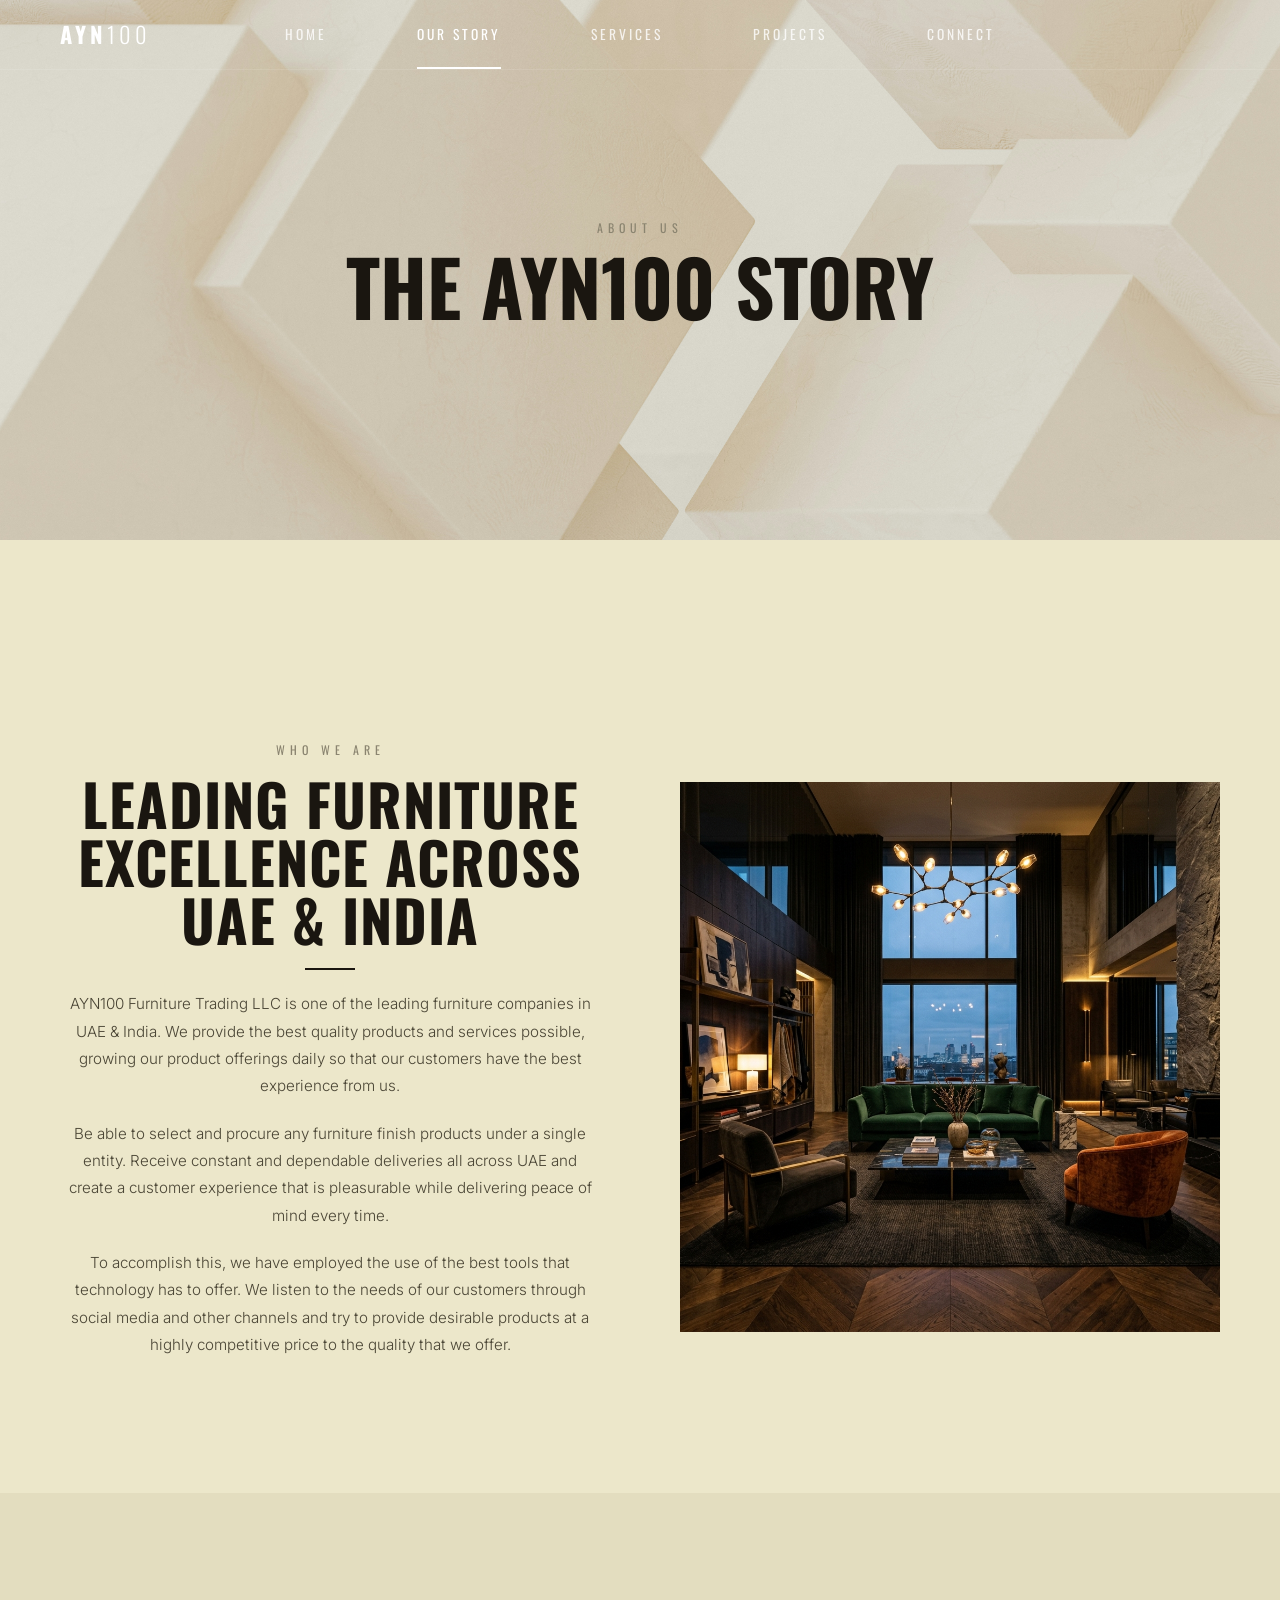
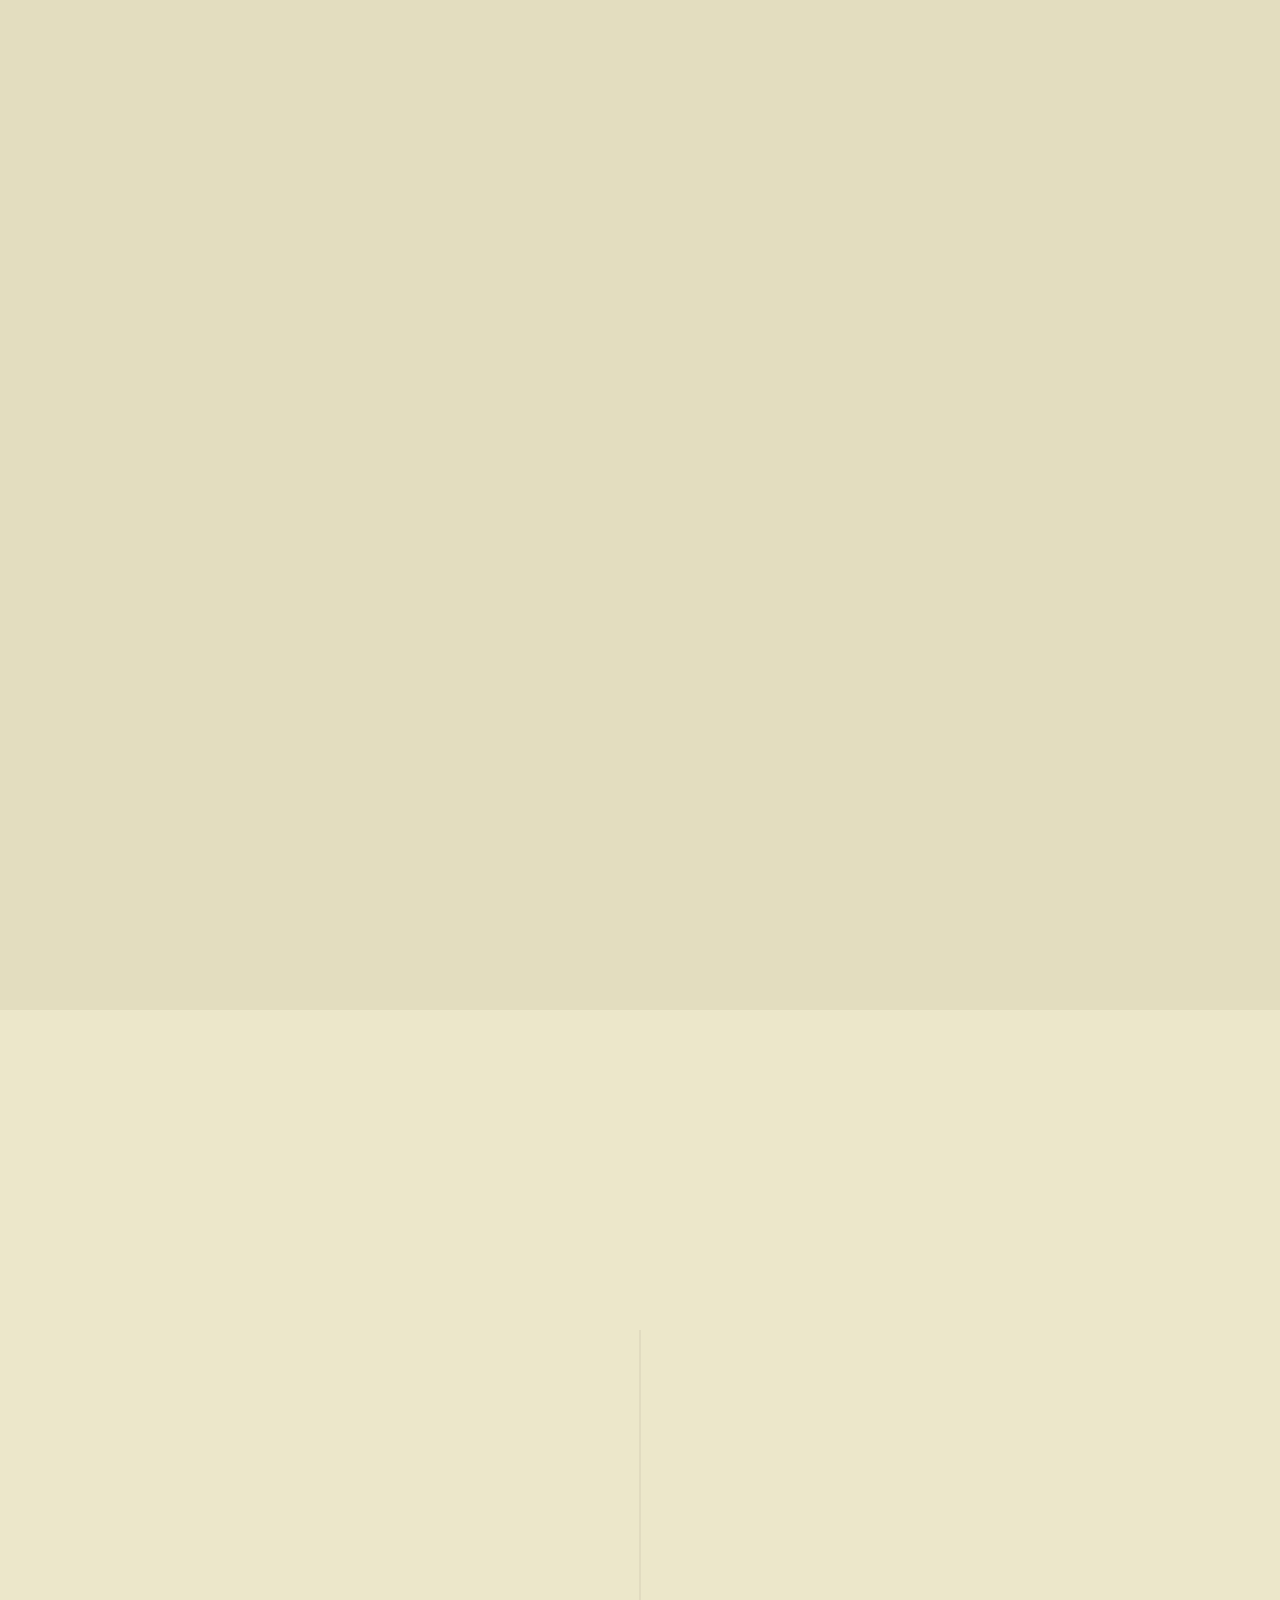
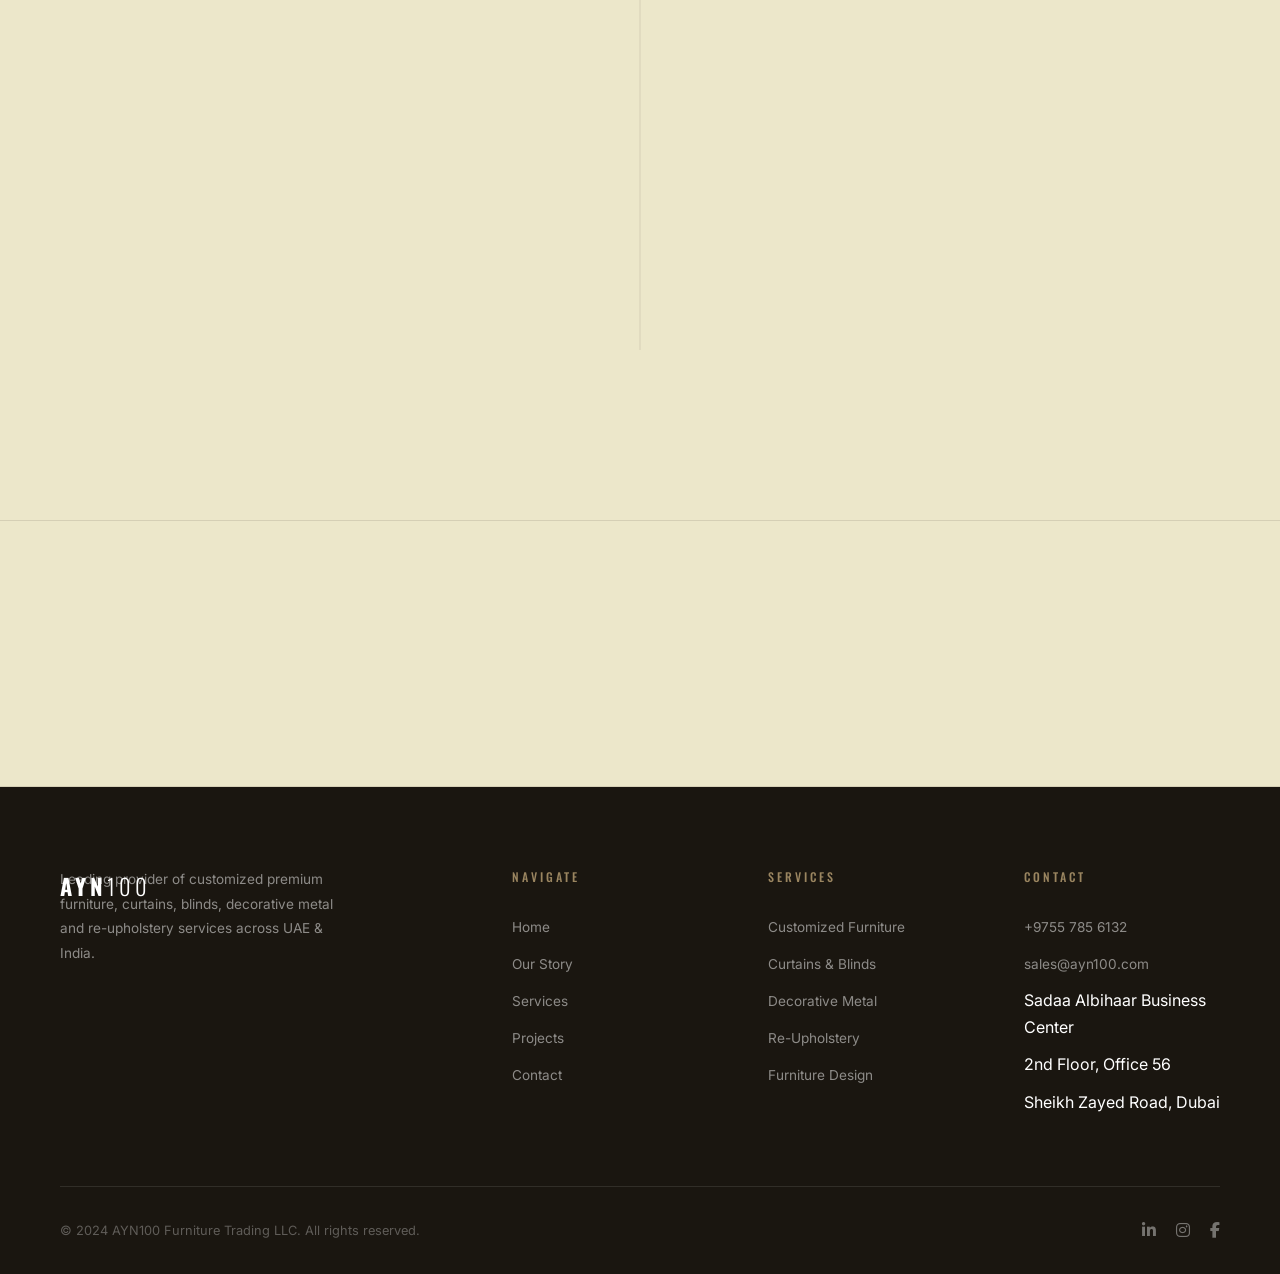
==== commit 67767829: "nj" ====
--- a/about.html
+++ b/about.html
@@ -1,15 +1,20 @@
 <!DOCTYPE html>
 <html lang="en">
+
 <head>
   <meta charset="UTF-8">
   <meta name="viewport" content="width=device-width, initial-scale=1.0">
   <title>Our Story | AYN100 Furniture Trading LLC</title>
-  <meta name="description" content="Discover the AYN100 story — a leading furniture company in UAE & India dedicated to premium quality, innovation, and personalized craftsmanship.">
+  <meta name="description"
+    content="Discover the AYN100 story — a leading furniture company in UAE & India dedicated to premium quality, innovation, and personalized craftsmanship.">
   <link rel="stylesheet" href="css/style.css">
   <link rel="stylesheet" href="https://cdnjs.cloudflare.com/ajax/libs/font-awesome/6.5.1/css/all.min.css">
 </head>
+
 <body>
-  <div class="preloader"><div class="preloader-logo">AYN100</div></div>
+  <div class="preloader">
+    <div class="preloader-logo">AYN100</div>
+  </div>
   <div class="cursor"></div>
   <div class="cursor-follower"></div>
 
@@ -25,13 +30,13 @@
     <div class="hamburger" id="hamburger"><span></span><span></span><span></span></div>
   </nav>
   <div class="mobile-menu" id="mobileMenu">
-    <a href="index.html">Home</a><a href="about.html">Our Story</a><a href="services.html">Services</a><a href="projects.html">Projects</a><a href="contact.html">Connect</a>
+    <a href="index.html">Home</a><a href="about.html">Our Story</a><a href="services.html">Services</a><a
+      href="projects.html">Projects</a><a href="contact.html">Connect</a>
   </div>
 
   <!-- Page Header -->
   <section class="page-header">
-    <div class="hero-bg"><img src="images/about-craft.png" alt="About AYN100"></div>
-    <div class="hero-overlay"></div>
+    <div class="parallax-bg" style="background-image: url('images/bg3.jpg');"></div>
     <div class="page-header-content">
       <p class="section-tag" style="animation: fadeUp 1s 0.3s forwards; opacity:0;">About Us</p>
       <h1 style="animation: fadeUp 1s 0.6s forwards; opacity:0;">The AYN100 Story</h1>
@@ -46,9 +51,16 @@
           <p class="section-tag">Who We Are</p>
           <h2 class="section-title">Leading Furniture Excellence Across UAE & India</h2>
           <div class="section-divider"></div>
-          <p class="section-subtitle" style="max-width:100%;">AYN100 Furniture Trading LLC is one of the leading furniture companies in UAE & India. We provide the best quality products and services possible, growing our product offerings daily so that our customers have the best experience from us.</p>
-          <p class="section-subtitle" style="max-width:100%; margin-top:20px;">Be able to select and procure any furniture finish products under a single entity. Receive constant and dependable deliveries all across UAE and create a customer experience that is pleasurable while delivering peace of mind every time.</p>
-          <p class="section-subtitle" style="max-width:100%; margin-top:20px;">To accomplish this, we have employed the use of the best tools that technology has to offer. We listen to the needs of our customers through social media and other channels and try to provide desirable products at a highly competitive price to the quality that we offer.</p>
+          <p class="section-subtitle" style="max-width:100%;">AYN100 Furniture Trading LLC is one of the leading
+            furniture companies in UAE & India. We provide the best quality products and services possible, growing our
+            product offerings daily so that our customers have the best experience from us.</p>
+          <p class="section-subtitle" style="max-width:100%; margin-top:20px;">Be able to select and procure any
+            furniture finish products under a single entity. Receive constant and dependable deliveries all across UAE
+            and create a customer experience that is pleasurable while delivering peace of mind every time.</p>
+          <p class="section-subtitle" style="max-width:100%; margin-top:20px;">To accomplish this, we have employed the
+            use of the best tools that technology has to offer. We listen to the needs of our customers through social
+            media and other channels and try to provide desirable products at a highly competitive price to the quality
+            that we offer.</p>
         </div>
         <div class="about-image reveal-right">
           <img src="images/hero-main.png" alt="AYN100 Showroom">
@@ -64,38 +76,45 @@
         <p class="section-tag">Our Foundation</p>
         <h2 class="section-title">Core Values</h2>
         <div class="section-divider" style="margin: 25px auto;"></div>
-        <p class="section-subtitle" style="margin: 0 auto;">At AYN100, we aim higher — we work to be a better company every day</p>
+        <p class="section-subtitle" style="margin: 0 auto;">At AYN100, we aim higher — we work to be a better company
+          every day</p>
       </div>
       <div class="values-grid">
         <div class="value-card reveal">
           <div class="value-icon"><i class="fas fa-leaf"></i></div>
           <h3>Environmental Responsibility</h3>
-          <p>Manufacturing products that are well designed, durable, and sustainable — with a commitment to positive environmental impact wherever our products are used throughout the world.</p>
+          <p>Manufacturing products that are well designed, durable, and sustainable — with a commitment to positive
+            environmental impact wherever our products are used throughout the world.</p>
         </div>
         <div class="value-card reveal">
           <div class="value-icon"><i class="fas fa-handshake"></i></div>
           <h3>Social Accountability</h3>
-          <p>A multinational company with a multicultural commitment to good global citizenship, ensuring fair practices and positive social impact in every community we serve.</p>
+          <p>A multinational company with a multicultural commitment to good global citizenship, ensuring fair practices
+            and positive social impact in every community we serve.</p>
         </div>
         <div class="value-card reveal">
           <div class="value-icon"><i class="fas fa-balance-scale"></i></div>
           <h3>Economic Fairness</h3>
-          <p>Providing desirable products at highly competitive prices relative to the premium quality we offer, making luxury accessible without compromise.</p>
+          <p>Providing desirable products at highly competitive prices relative to the premium quality we offer, making
+            luxury accessible without compromise.</p>
         </div>
         <div class="value-card reveal">
           <div class="value-icon"><i class="fas fa-star"></i></div>
           <h3>Uncompromising Quality</h3>
-          <p>Every piece that leaves our facility meets the highest standards of craftsmanship, material quality, and design integrity.</p>
+          <p>Every piece that leaves our facility meets the highest standards of craftsmanship, material quality, and
+            design integrity.</p>
         </div>
         <div class="value-card reveal">
           <div class="value-icon"><i class="fas fa-lightbulb"></i></div>
           <h3>Innovation & Design</h3>
-          <p>Continuously pushing boundaries in furniture design, combining traditional craftsmanship with modern technology and contemporary aesthetics.</p>
+          <p>Continuously pushing boundaries in furniture design, combining traditional craftsmanship with modern
+            technology and contemporary aesthetics.</p>
         </div>
         <div class="value-card reveal">
           <div class="value-icon"><i class="fas fa-heart"></i></div>
           <h3>Customer Experience</h3>
-          <p>Creating a customer journey that is pleasurable from start to finish, delivering peace of mind with every interaction and every delivery.</p>
+          <p>Creating a customer journey that is pleasurable from start to finish, delivering peace of mind with every
+            interaction and every delivery.</p>
         </div>
       </div>
     </div>
@@ -114,14 +133,16 @@
           <div class="timeline-year">01</div>
           <div class="timeline-content">
             <h3>Select Your Design</h3>
-            <p>Whether its boundless bark or furrowed ferric — browse our extensive catalogue or bring your own vision to life.</p>
+            <p>Whether its boundless bark or furrowed ferric — browse our extensive catalogue or bring your own vision
+              to life.</p>
           </div>
         </div>
         <div class="timeline-item reveal">
           <div class="timeline-year">02</div>
           <div class="timeline-content">
             <h3>Select Your Material</h3>
-            <p>Choose from our curated fabric library featuring the finest materials sourced globally for your project.</p>
+            <p>Choose from our curated fabric library featuring the finest materials sourced globally for your project.
+            </p>
           </div>
         </div>
         <div class="timeline-item reveal">
@@ -135,14 +156,16 @@
           <div class="timeline-year">04</div>
           <div class="timeline-content">
             <h3>Expert Craftsmanship</h3>
-            <p>Our skilled artisans bring your vision to reality with precision manufacturing and meticulous attention to detail.</p>
+            <p>Our skilled artisans bring your vision to reality with precision manufacturing and meticulous attention
+              to detail.</p>
           </div>
         </div>
         <div class="timeline-item reveal">
           <div class="timeline-year">05</div>
           <div class="timeline-content">
             <h3>Delivery & Installation</h3>
-            <p>Professional installation ensuring every piece sits perfectly in its intended space, ready to inspire.</p>
+            <p>Professional installation ensuring every piece sits perfectly in its intended space, ready to inspire.
+            </p>
           </div>
         </div>
       </div>
@@ -154,19 +177,19 @@
     <div class="container" style="max-width:100%;">
       <div style="display:flex; justify-content:center; gap:100px; flex-wrap:wrap;">
         <div style="text-align:center;" class="reveal">
-          <div class="stat-number" data-count="15" data-suffix="+" >0</div>
+          <div class="stat-number" data-count="15" data-suffix="+">0</div>
           <div class="stat-label">Years of Excellence</div>
         </div>
         <div style="text-align:center;" class="reveal">
-          <div class="stat-number" data-count="500" data-suffix="+" >0</div>
+          <div class="stat-number" data-count="500" data-suffix="+">0</div>
           <div class="stat-label">Projects Completed</div>
         </div>
         <div style="text-align:center;" class="reveal">
-          <div class="stat-number" data-count="1000" data-suffix="+" >0</div>
+          <div class="stat-number" data-count="1000" data-suffix="+">0</div>
           <div class="stat-label">Happy Clients</div>
         </div>
         <div style="text-align:center;" class="reveal">
-          <div class="stat-number" data-count="2" data-suffix="" >0</div>
+          <div class="stat-number" data-count="2" data-suffix="">0</div>
           <div class="stat-label">Countries Served</div>
         </div>
       </div>
@@ -179,19 +202,38 @@
       <div class="footer-grid">
         <div class="footer-brand">
           <a href="index.html" class="nav-logo">AYN<span>100</span></a>
-          <p>Leading provider of customized premium furniture, curtains, blinds, decorative metal and re-upholstery services across UAE & India.</p>
+          <p>Leading provider of customized premium furniture, curtains, blinds, decorative metal and re-upholstery
+            services across UAE & India.</p>
         </div>
         <div>
           <h4>Navigate</h4>
-          <ul><li><a href="index.html">Home</a></li><li><a href="about.html">Our Story</a></li><li><a href="services.html">Services</a></li><li><a href="projects.html">Projects</a></li><li><a href="contact.html">Contact</a></li></ul>
+          <ul>
+            <li><a href="index.html">Home</a></li>
+            <li><a href="about.html">Our Story</a></li>
+            <li><a href="services.html">Services</a></li>
+            <li><a href="projects.html">Projects</a></li>
+            <li><a href="contact.html">Contact</a></li>
+          </ul>
         </div>
         <div>
           <h4>Services</h4>
-          <ul><li><a href="services.html">Customized Furniture</a></li><li><a href="services.html">Curtains & Blinds</a></li><li><a href="services.html">Decorative Metal</a></li><li><a href="services.html">Re-Upholstery</a></li><li><a href="services.html">Furniture Design</a></li></ul>
+          <ul>
+            <li><a href="services.html">Customized Furniture</a></li>
+            <li><a href="services.html">Curtains & Blinds</a></li>
+            <li><a href="services.html">Decorative Metal</a></li>
+            <li><a href="services.html">Re-Upholstery</a></li>
+            <li><a href="services.html">Furniture Design</a></li>
+          </ul>
         </div>
         <div>
           <h4>Contact</h4>
-          <ul><li><a href="tel:+97557856132">+9755 785 6132</a></li><li><a href="mailto:sales@ayn100.com">sales@ayn100.com</a></li><li>Sadaa Albihaar Business Center</li><li>2nd Floor, Office 56</li><li>Sheikh Zayed Road, Dubai</li></ul>
+          <ul>
+            <li><a href="tel:+97557856132">+9755 785 6132</a></li>
+            <li><a href="mailto:sales@ayn100.com">sales@ayn100.com</a></li>
+            <li>Sadaa Albihaar Business Center</li>
+            <li>2nd Floor, Office 56</li>
+            <li>Sheikh Zayed Road, Dubai</li>
+          </ul>
         </div>
       </div>
       <div class="footer-bottom">
@@ -206,4 +248,5 @@
   </footer>
   <script src="js/main.js"></script>
 </body>
-</html>
+
+</html>
--- a/css/style.css
+++ b/css/style.css
@@ -53,13 +53,25 @@
   background: var(--bg); border-bottom: 1px solid var(--border);
   transition: all 0.4s var(--ease);
 }
-.nav.scrolled { box-shadow: 0 2px 20px rgba(0,0,0,0.06); }
+.nav.scrolled { background: var(--bg); border-bottom: 1px solid var(--border); box-shadow: 0 2px 20px rgba(0,0,0,0.06); }
+
+/* Transparent Nav before scroll */
+.nav:not(.scrolled) { background: transparent; border-bottom: 1px solid rgba(255,255,255,0.1); }
+.nav:not(.scrolled) .nav-logo { color: #fff; }
+.nav:not(.scrolled) .nav-links a { color: rgba(255,255,255,0.8); }
+.nav:not(.scrolled) .nav-links a:hover,
+.nav:not(.scrolled) .nav-links a.active { color: #fff; }
+.nav:not(.scrolled) .nav-links a::after { background: #fff; }
+.nav:not(.scrolled) .hamburger span { background: #fff; }
 .nav-logo {
   font-family: var(--font-heading); font-size: 1.4rem; font-weight: 700;
   letter-spacing: 4px; text-transform: uppercase; color: var(--text);
+  flex-shrink: 0;
+  position: absolute; /* Take out of flow so links are perfectly centered */
+  left: 60px;
 }
 .nav-logo span { font-weight: 300; }
-.nav-links { display: flex; gap: 0; align-items: center; height: 100%; }
+.nav-links { display: flex; gap: 40px; align-items: center; height: 100%; width: 100%; justify-content: center; }
 .nav-links a {
   font-family: var(--font-heading); font-size: 0.85rem; font-weight: 400;
   letter-spacing: 3px; text-transform: uppercase; color: var(--text-light);
@@ -100,12 +112,31 @@
 
 /* ─── HERO ─── */
 .hero {
-  min-height: 100vh; display: flex; align-items: center;
-  padding: 70px 0 0; position: relative; overflow: hidden;
-  background: var(--bg);
-}
-.hero .container { display: flex; align-items: center; justify-content: space-between; width: 100%; }
-.hero-content { flex: 1; padding-right: 60px; }
+  min-height: 100vh; position: relative; overflow: hidden;
+  background: var(--bg); padding: 0;
+}
+.parallax-bg {
+  position: absolute; top: 0; left: 0; width: 100%; height: 120%;
+  background-attachment: fixed; background-position: center; background-size: cover;
+  z-index: 0; transform-origin: top;
+}
+.hero-overlay-dark {
+  position: absolute; inset: 0; background: rgba(10, 10, 10, 0.4); z-index: 1;
+}
+.hero.full-parallax .hero-content {
+  padding-right: 0; color: #fff; text-align: center; width: 100%;
+}
+.hero.full-parallax .hero-tag { color: var(--gold-light); }
+.hero.full-parallax .hero-title em { color: var(--gold-light); }
+.hero.full-parallax .hero-subtitle { color: rgba(255,255,255,0.9); }
+.hero.full-parallax .hero-btn { border-color: #fff; color: #fff; }
+.hero.full-parallax .hero-btn::before { background: #fff; }
+.hero.full-parallax .hero-btn:hover span { color: var(--bg-dark); }
+.hero-scroll.light span { color: rgba(255,255,255,0.8); }
+.hero-scroll.light .scroll-line { background: rgba(255,255,255,0.3); }
+.hero-scroll.light .scroll-line::after { background: #fff; }
+
+.hero-content { padding-right: 60px; }
 .hero-tag {
   font-family: var(--font-heading); font-size: 0.8rem; font-weight: 400;
   letter-spacing: 5px; text-transform: uppercase; color: var(--text-muted);
@@ -141,12 +172,6 @@
 .hero-btn span { position: relative; z-index: 1; transition: color 0.5s; }
 .hero-btn:hover span { color: var(--bg); }
 
-.hero-image {
-  flex: 0 0 45%; max-width: 45%; height: 85vh;
-  opacity: 0; animation: fadeUp 0.8s 0.4s forwards;
-}
-.hero-image img { width: 100%; height: 100%; object-fit: cover; }
-
 .hero-scroll {
   position: absolute; bottom: 30px; left: 60px; z-index: 2;
   display: flex; align-items: center; gap: 12px;
@@ -169,18 +194,19 @@
 .section-tag {
   font-family: var(--font-heading); font-size: 0.75rem; font-weight: 400;
   letter-spacing: 5px; text-transform: uppercase; color: var(--text-muted);
-  margin-bottom: 15px;
+  margin-bottom: 15px; text-align: center;
 }
 .section-title {
   font-family: var(--font-heading); font-size: clamp(2.2rem, 4.5vw, 4rem);
   font-weight: 700; line-height: 1; text-transform: uppercase;
-  letter-spacing: 1px; margin-bottom: 20px;
+  letter-spacing: 1px; margin-bottom: 20px; text-align: center;
 }
 .section-subtitle {
   font-family: var(--font-body); font-size: 0.95rem; font-weight: 300;
   color: var(--text-light); max-width: 600px; line-height: 1.8;
-}
-.section-divider { width: 50px; height: 2px; background: var(--text); margin: 20px 0; }
+  text-align: center; margin-left: auto; margin-right: auto;
+}
+.section-divider { width: 50px; height: 2px; background: var(--text); margin: 20px auto; }
 
 /* ─── ABOUT ─── */
 .about-grid { display: grid; grid-template-columns: 1fr 1fr; gap: 80px; align-items: center; margin-top: 80px; }
@@ -286,18 +312,17 @@
 
 /* ─── PAGE HEADER ─── */
 .page-header {
-  height: 50vh; display: flex; align-items: flex-end;
-  padding: 0 0 60px; background: var(--bg-alt);
-  border-bottom: 1px solid var(--border); margin-top: 70px;
-}
-.page-header-content { padding: 0 60px; }
-.page-header-content .section-tag { margin-bottom: 10px; }
+  height: 60vh; display: flex; align-items: center; justify-content: center;
+  position: relative; overflow: hidden; background: var(--bg-dark);
+  margin-top: 0; border-bottom: none;
+}
+
+.page-header-content { padding: 0 60px; width: 100%; text-align: center; position: relative; z-index: 2; color: var(--text); }
+.page-header-content .section-tag { margin-bottom: 10px; text-align: center; color: var(--text-muted); }
 .page-header-content h1 {
   font-family: var(--font-heading); font-size: clamp(3rem, 6vw, 5.5rem);
-  font-weight: 700; text-transform: uppercase; line-height: 0.95;
-}
-.hero-bg { display: none; }
-.hero-overlay { display: none; }
+  font-weight: 700; text-transform: uppercase; line-height: 0.95; color: var(--text);
+}
 
 /* ─── VALUES ─── */
 .values-grid { display: grid; grid-template-columns: repeat(3, 1fr); gap: 30px; margin-top: 60px; }
@@ -369,13 +394,23 @@
 }
 .submit-btn:hover { background: var(--gold); }
 
-/* ─── REVEAL ─── */
-.reveal { opacity: 0; transform: translateY(30px); transition: all 0.7s var(--ease); }
+/* ─── PREMIUM REVEAL ANIMATIONS ─── */
+.reveal { opacity: 0; transform: translateY(40px); transition: opacity 1s cubic-bezier(0.165, 0.84, 0.44, 1), transform 1s cubic-bezier(0.165, 0.84, 0.44, 1); }
 .reveal.active { opacity: 1; transform: translateY(0); }
-.reveal-left { opacity: 0; transform: translateX(-30px); transition: all 0.7s var(--ease); }
+.reveal-left { opacity: 0; transform: translateX(-50px); transition: opacity 1s cubic-bezier(0.165, 0.84, 0.44, 1), transform 1s cubic-bezier(0.165, 0.84, 0.44, 1); }
 .reveal-left.active { opacity: 1; transform: translateX(0); }
-.reveal-right { opacity: 0; transform: translateX(30px); transition: all 0.7s var(--ease); }
+.reveal-right { opacity: 0; transform: translateX(50px); transition: opacity 1s cubic-bezier(0.165, 0.84, 0.44, 1), transform 1s cubic-bezier(0.165, 0.84, 0.44, 1); }
 .reveal-right.active { opacity: 1; transform: translateX(0); }
+
+/* Staggering Delays for Grid Elements */
+.services-grid > :nth-child(1), .projects-grid > :nth-child(1), .values-grid > :nth-child(1), .timeline > :nth-child(1) { transition-delay: 0s; }
+.services-grid > :nth-child(2), .projects-grid > :nth-child(2), .values-grid > :nth-child(2), .timeline > :nth-child(2) { transition-delay: 0.1s; }
+.services-grid > :nth-child(3), .projects-grid > :nth-child(3), .values-grid > :nth-child(3), .timeline > :nth-child(3) { transition-delay: 0.2s; }
+.services-grid > :nth-child(4), .projects-grid > :nth-child(4), .values-grid > :nth-child(4), .timeline > :nth-child(4) { transition-delay: 0.3s; }
+.services-grid > :nth-child(5), .values-grid > :nth-child(5), .timeline > :nth-child(5) { transition-delay: 0.4s; }
+.services-grid > :nth-child(6), .values-grid > :nth-child(6) { transition-delay: 0.5s; }
+.services-grid > :nth-child(7) { transition-delay: 0.6s; }
+.services-grid > :nth-child(8) { transition-delay: 0.7s; }
 
 /* ─── RESPONSIVE ─── */
 @media (max-width: 1024px) {
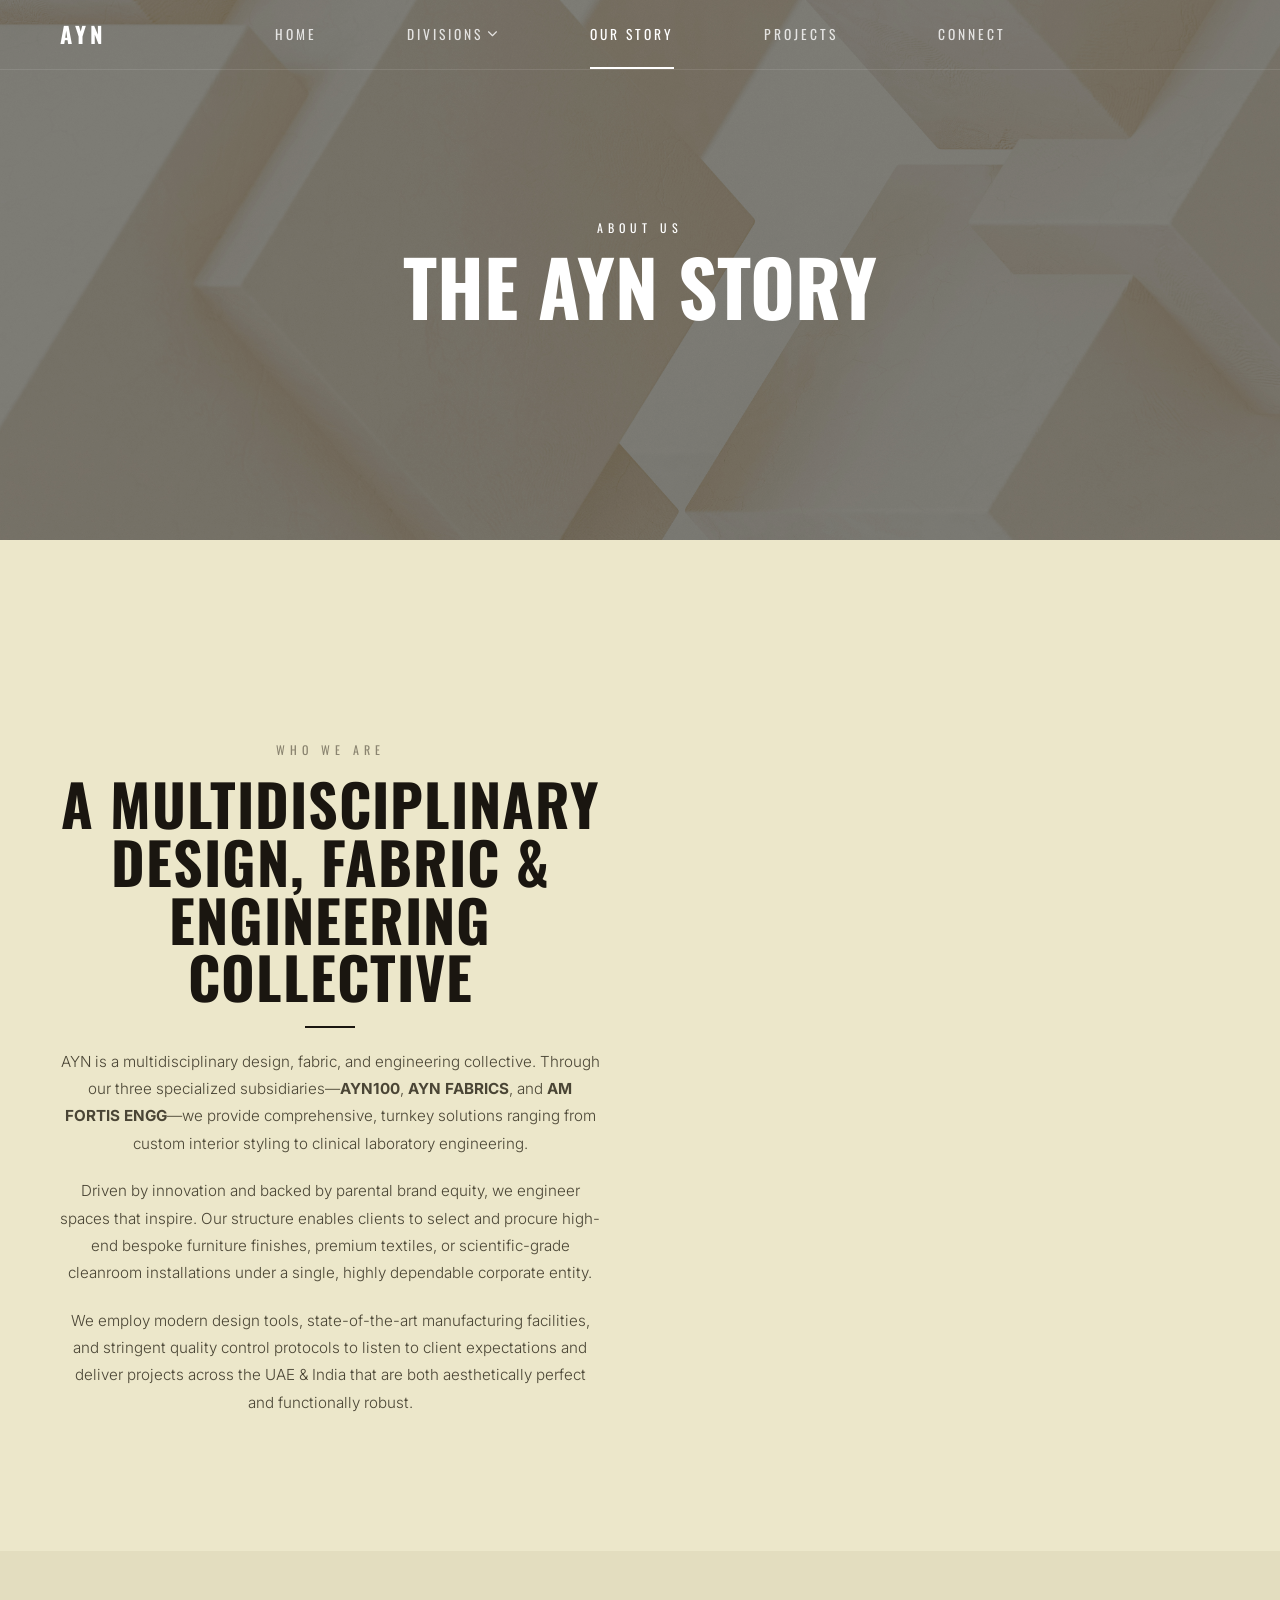
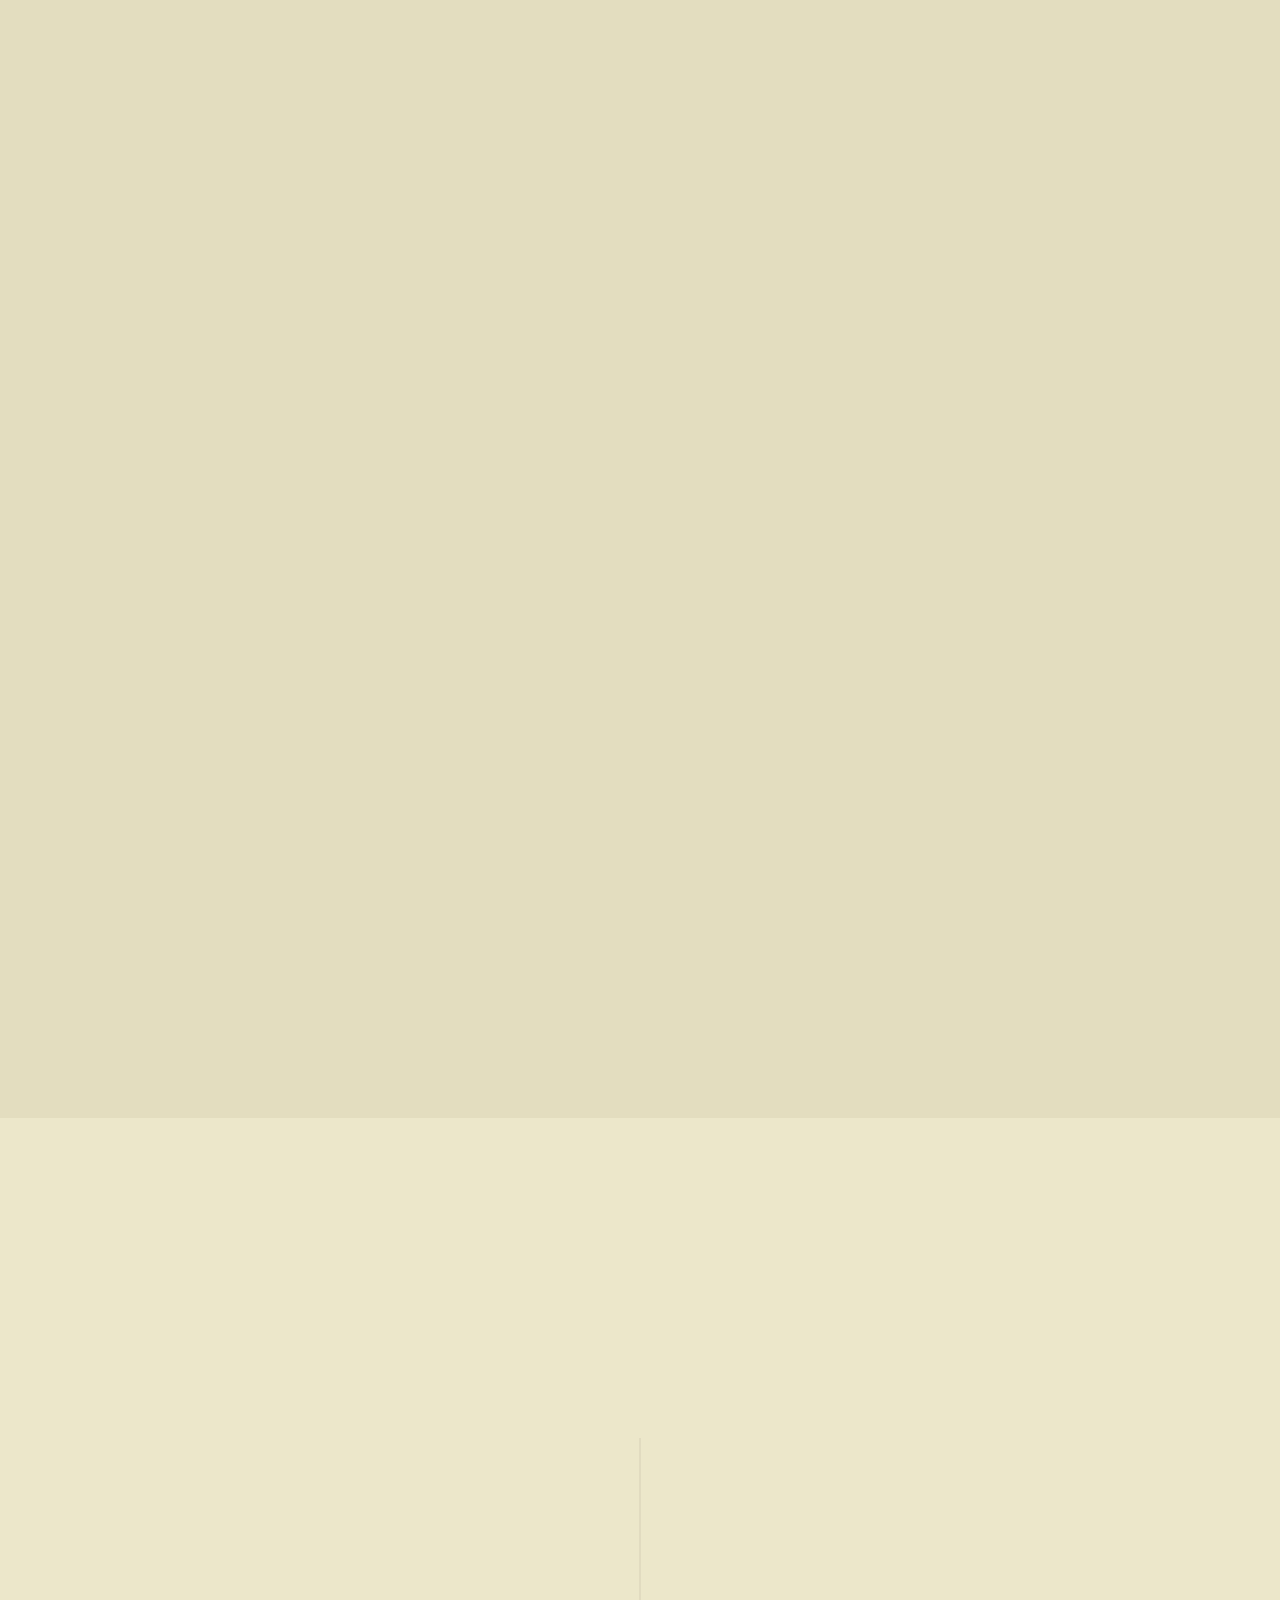
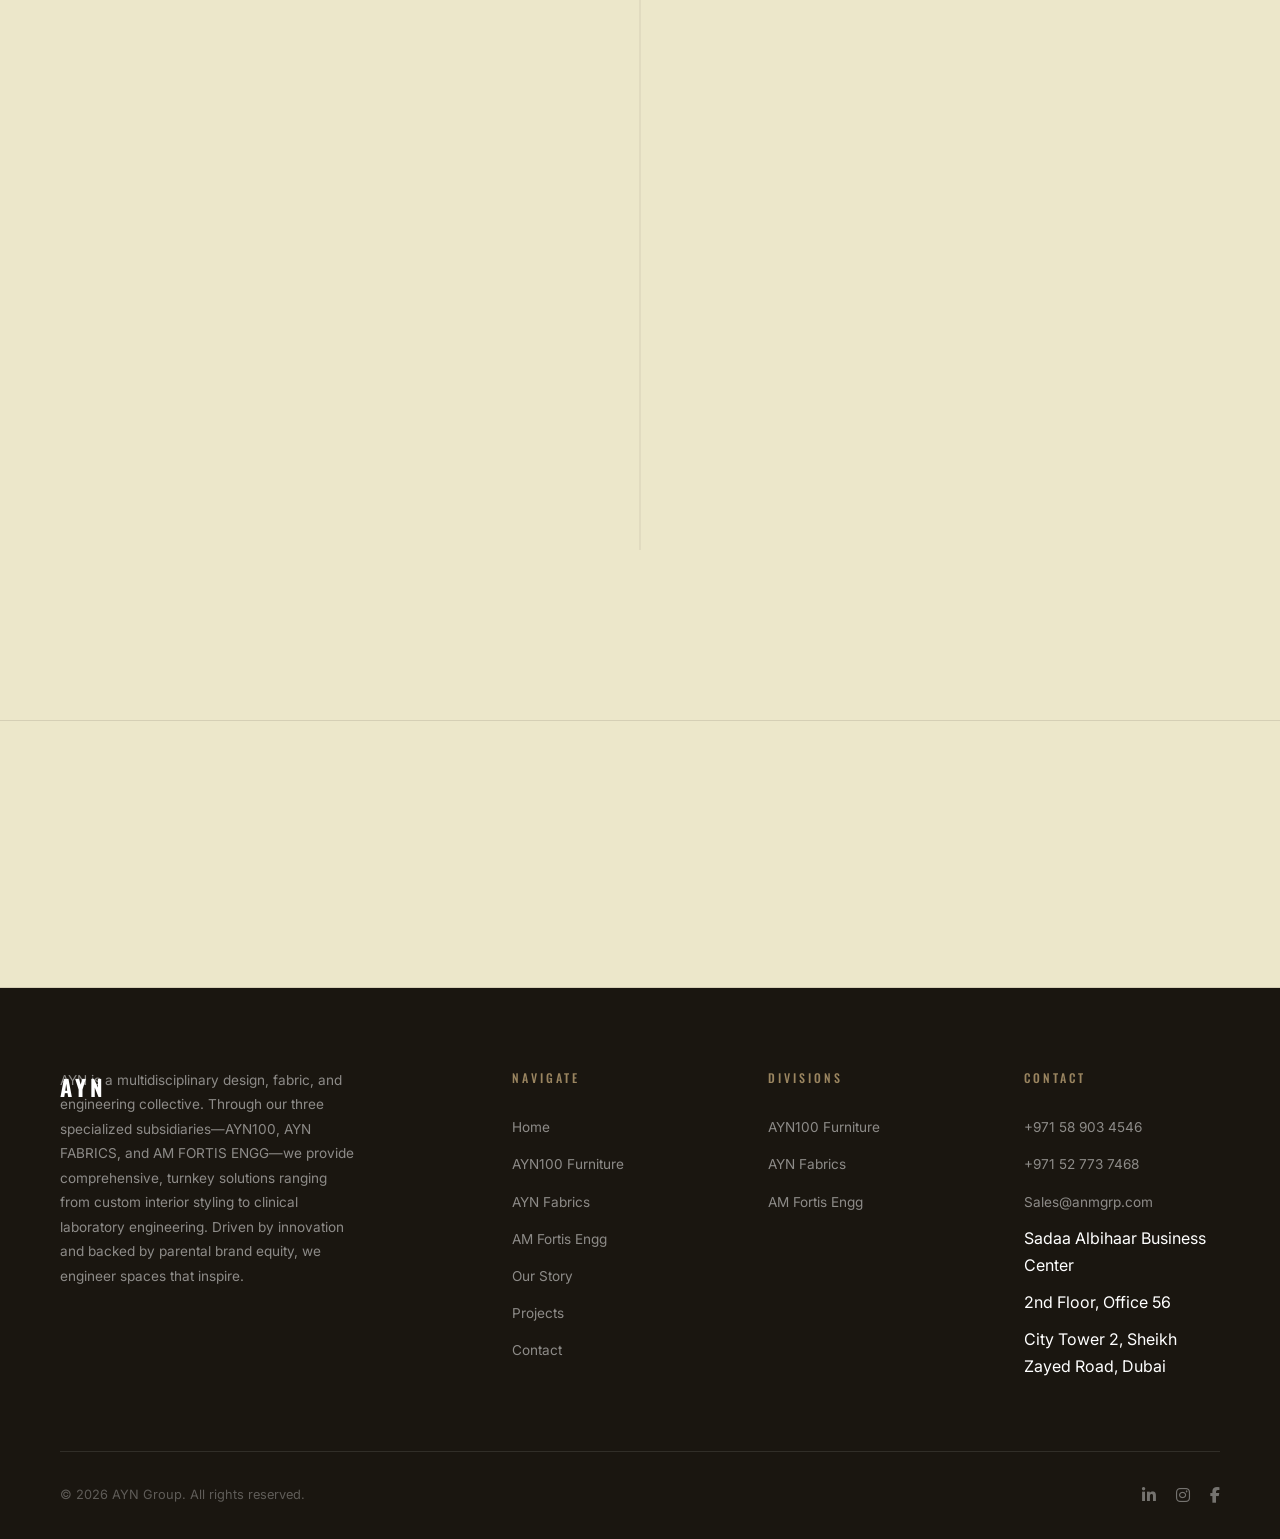
==== commit e91bde35: "nj" ====
--- a/about.html
+++ b/about.html
@@ -4,42 +4,54 @@
 <head>
   <meta charset="UTF-8">
   <meta name="viewport" content="width=device-width, initial-scale=1.0">
-  <title>Our Story | AYN100 Furniture Trading LLC</title>
+  <title>Our Story | AYN Group Collective</title>
   <meta name="description"
-    content="Discover the AYN100 story — a leading furniture company in UAE & India dedicated to premium quality, innovation, and personalized craftsmanship.">
+    content="Discover the AYN story — a multidisciplinary design, fabric, and engineering collective dedicated to premium quality, scientific precision, and inspiring spaces.">
   <link rel="stylesheet" href="css/style.css">
   <link rel="stylesheet" href="https://cdnjs.cloudflare.com/ajax/libs/font-awesome/6.5.1/css/all.min.css">
 </head>
 
 <body>
   <div class="preloader">
-    <div class="preloader-logo">AYN100</div>
+    <div class="preloader-logo">AYN</div>
   </div>
-  <div class="cursor"></div>
-  <div class="cursor-follower"></div>
-
+
+  <!-- Navigation -->
   <nav class="nav" id="mainNav">
-    <a href="index.html" class="nav-logo">AYN<span>100</span></a>
+    <a href="index.html" class="nav-logo">AYN</a>
     <div class="nav-links">
       <a href="index.html">Home</a>
+      <div class="nav-dropdown">
+        <a href="#" class="dropdown-trigger">Divisions <i class="fas fa-chevron-down" style="font-size:0.65rem;margin-left:4px;"></i></a>
+        <div class="dropdown-content">
+          <a href="ayn100.html">AYN100 Furniture</a>
+          <a href="fabrics.html">AYN Fabrics</a>
+          <a href="fortis.html">AM Fortis Engg</a>
+        </div>
+      </div>
       <a href="about.html" class="active">Our Story</a>
-      <a href="services.html">Services</a>
       <a href="projects.html">Projects</a>
       <a href="contact.html" class="nav-cta">Connect</a>
     </div>
     <div class="hamburger" id="hamburger"><span></span><span></span><span></span></div>
   </nav>
   <div class="mobile-menu" id="mobileMenu">
-    <a href="index.html">Home</a><a href="about.html">Our Story</a><a href="services.html">Services</a><a
-      href="projects.html">Projects</a><a href="contact.html">Connect</a>
+    <a href="index.html">Home</a>
+    <a href="ayn100.html">AYN100 Furniture</a>
+    <a href="fabrics.html">AYN Fabrics</a>
+    <a href="fortis.html">AM Fortis Engg</a>
+    <a href="about.html">Our Story</a>
+    <a href="projects.html">Projects</a>
+    <a href="contact.html">Connect</a>
   </div>
 
   <!-- Page Header -->
   <section class="page-header">
     <div class="parallax-bg" style="background-image: url('images/bg3.jpg');"></div>
+    <div class="hero-overlay-dark" style="background: rgba(10, 10, 10, 0.45);"></div>
     <div class="page-header-content">
-      <p class="section-tag" style="animation: fadeUp 1s 0.3s forwards; opacity:0;">About Us</p>
-      <h1 style="animation: fadeUp 1s 0.6s forwards; opacity:0;">The AYN100 Story</h1>
+      <p class="section-tag" style="animation: fadeUp 1s 0.3s forwards; opacity:0; color:#fff;">About Us</p>
+      <h1 style="animation: fadeUp 1s 0.6s forwards; opacity:0; color:#fff;">The AYN Story</h1>
     </div>
   </section>
 
@@ -49,21 +61,20 @@
       <div class="about-grid">
         <div class="about-text reveal-left">
           <p class="section-tag">Who We Are</p>
-          <h2 class="section-title">Leading Furniture Excellence Across UAE & India</h2>
+          <h2 class="section-title">A Multidisciplinary Design, Fabric & Engineering Collective</h2>
           <div class="section-divider"></div>
-          <p class="section-subtitle" style="max-width:100%;">AYN100 Furniture Trading LLC is one of the leading
-            furniture companies in UAE & India. We provide the best quality products and services possible, growing our
-            product offerings daily so that our customers have the best experience from us.</p>
-          <p class="section-subtitle" style="max-width:100%; margin-top:20px;">Be able to select and procure any
-            furniture finish products under a single entity. Receive constant and dependable deliveries all across UAE
-            and create a customer experience that is pleasurable while delivering peace of mind every time.</p>
-          <p class="section-subtitle" style="max-width:100%; margin-top:20px;">To accomplish this, we have employed the
-            use of the best tools that technology has to offer. We listen to the needs of our customers through social
-            media and other channels and try to provide desirable products at a highly competitive price to the quality
-            that we offer.</p>
+          <p class="section-subtitle" style="max-width:100%;">
+            AYN is a multidisciplinary design, fabric, and engineering collective. Through our three specialized subsidiaries—<strong>AYN100</strong>, <strong>AYN FABRICS</strong>, and <strong>AM FORTIS ENGG</strong>—we provide comprehensive, turnkey solutions ranging from custom interior styling to clinical laboratory engineering.
+          </p>
+          <p class="section-subtitle" style="max-width:100%; margin-top:20px;">
+            Driven by innovation and backed by parental brand equity, we engineer spaces that inspire. Our structure enables clients to select and procure high-end bespoke furniture finishes, premium textiles, or scientific-grade cleanroom installations under a single, highly dependable corporate entity.
+          </p>
+          <p class="section-subtitle" style="max-width:100%; margin-top:20px;">
+            We employ modern design tools, state-of-the-art manufacturing facilities, and stringent quality control protocols to listen to client expectations and deliver projects across the UAE & India that are both aesthetically perfect and functionally robust.
+          </p>
         </div>
         <div class="about-image reveal-right">
-          <img src="images/hero-main.png" alt="AYN100 Showroom">
+          <img src="images/hero-main.png" alt="AYN Showroom Design">
         </div>
       </div>
     </div>
@@ -76,45 +87,38 @@
         <p class="section-tag">Our Foundation</p>
         <h2 class="section-title">Core Values</h2>
         <div class="section-divider" style="margin: 25px auto;"></div>
-        <p class="section-subtitle" style="margin: 0 auto;">At AYN100, we aim higher — we work to be a better company
-          every day</p>
+        <p class="section-subtitle" style="margin: 0 auto;">At AYN Group, we aim higher — working to engineer better functional spaces every single day</p>
       </div>
       <div class="values-grid">
         <div class="value-card reveal">
           <div class="value-icon"><i class="fas fa-leaf"></i></div>
           <h3>Environmental Responsibility</h3>
-          <p>Manufacturing products that are well designed, durable, and sustainable — with a commitment to positive
-            environmental impact wherever our products are used throughout the world.</p>
+          <p>Manufacturing products that are durable, design-centric, and sustainable — with a commitment to positive ecological impact across our wood, textile, and steel supply lines.</p>
         </div>
         <div class="value-card reveal">
           <div class="value-icon"><i class="fas fa-handshake"></i></div>
           <h3>Social Accountability</h3>
-          <p>A multinational company with a multicultural commitment to good global citizenship, ensuring fair practices
-            and positive social impact in every community we serve.</p>
+          <p>Commitment to fair labor practices and safe working environments across all manufacturing plants, ensuring positive community impact as good global corporate citizens.</p>
         </div>
         <div class="value-card reveal">
           <div class="value-icon"><i class="fas fa-balance-scale"></i></div>
           <h3>Economic Fairness</h3>
-          <p>Providing desirable products at highly competitive prices relative to the premium quality we offer, making
-            luxury accessible without compromise.</p>
+          <p>Providing high-precision engineering and bespoke styling services at highly competitive prices relative to the premium materials and craftsmanship we deploy.</p>
         </div>
         <div class="value-card reveal">
           <div class="value-icon"><i class="fas fa-star"></i></div>
           <h3>Uncompromising Quality</h3>
-          <p>Every piece that leaves our facility meets the highest standards of craftsmanship, material quality, and
-            design integrity.</p>
+          <p>From fine textile stitches to reinforced clinical joints, every item manufactured by AYN100, AYN Fabrics, and AM Fortis Engg undergoes strict laboratory-standard testing.</p>
         </div>
         <div class="value-card reveal">
           <div class="value-icon"><i class="fas fa-lightbulb"></i></div>
-          <h3>Innovation & Design</h3>
-          <p>Continuously pushing boundaries in furniture design, combining traditional craftsmanship with modern
-            technology and contemporary aesthetics.</p>
+          <h3>Engineering & Innovation</h3>
+          <p>Continuously pushing technological boundaries, blending traditional artisanal craftsmanship with state-of-the-art automation and medical-grade materials science.</p>
         </div>
         <div class="value-card reveal">
           <div class="value-icon"><i class="fas fa-heart"></i></div>
-          <h3>Customer Experience</h3>
-          <p>Creating a customer journey that is pleasurable from start to finish, delivering peace of mind with every
-            interaction and every delivery.</p>
+          <h3>Customer Peace of Mind</h3>
+          <p>Creating a streamlined, stress-free customer journey. We handle everything from space planning and drafting to transport, installation, and certification.</p>
         </div>
       </div>
     </div>
@@ -132,40 +136,36 @@
         <div class="timeline-item reveal">
           <div class="timeline-year">01</div>
           <div class="timeline-content">
-            <h3>Select Your Design</h3>
-            <p>Whether its boundless bark or furrowed ferric — browse our extensive catalogue or bring your own vision
-              to life.</p>
+            <h3>Consultation & Planning</h3>
+            <p>Our specialists collaborate with your team to detail specifications, draft space plans, and match aesthetic desires with functional rules.</p>
           </div>
         </div>
         <div class="timeline-item reveal">
           <div class="timeline-year">02</div>
           <div class="timeline-content">
-            <h3>Select Your Material</h3>
-            <p>Choose from our curated fabric library featuring the finest materials sourced globally for your project.
-            </p>
+            <h3>Material Curation</h3>
+            <p>Choose from our extensive global fabric libraries, premium solid woods, or advanced sterile chemical-resistant surfaces tailored to your project.</p>
           </div>
         </div>
         <div class="timeline-item reveal">
           <div class="timeline-year">03</div>
           <div class="timeline-content">
-            <h3>Choose Your Furnishings</h3>
-            <p>Merge your aesthetic desire with our expertise — every detail personalized to your taste and space.</p>
+            <h3>Precision Engineering</h3>
+            <p>Our division craftsmen utilize computerized design layouts and advanced machinery to fabricate custom wood, textiles, or laboratory steel.</p>
           </div>
         </div>
         <div class="timeline-item reveal">
           <div class="timeline-year">04</div>
           <div class="timeline-content">
-            <h3>Expert Craftsmanship</h3>
-            <p>Our skilled artisans bring your vision to reality with precision manufacturing and meticulous attention
-              to detail.</p>
+            <h3>Quality Verification</h3>
+            <p>Every piece is vetted for structural strength, stitch perfection, chemical compliance, and dimensions before leaving our corporate plants.</p>
           </div>
         </div>
         <div class="timeline-item reveal">
           <div class="timeline-year">05</div>
           <div class="timeline-content">
-            <h3>Delivery & Installation</h3>
-            <p>Professional installation ensuring every piece sits perfectly in its intended space, ready to inspire.
-            </p>
+            <h3>Turnkey Delivery</h3>
+            <p>Professional logistics, site coordination, and final installation handled by our engineers, ensuring your space is ready to inspire.</p>
           </div>
         </div>
       </div>
@@ -201,45 +201,47 @@
     <div class="container">
       <div class="footer-grid">
         <div class="footer-brand">
-          <a href="index.html" class="nav-logo">AYN<span>100</span></a>
-          <p>Leading provider of customized premium furniture, curtains, blinds, decorative metal and re-upholstery
-            services across UAE & India.</p>
+          <a href="index.html" class="nav-logo">AYN</a>
+          <p>
+            AYN is a multidisciplinary design, fabric, and engineering collective. Through our three specialized subsidiaries—AYN100, AYN FABRICS, and AM FORTIS ENGG—we provide comprehensive, turnkey solutions ranging from custom interior styling to clinical laboratory engineering. Driven by innovation and backed by parental brand equity, we engineer spaces that inspire.
+          </p>
         </div>
         <div>
           <h4>Navigate</h4>
           <ul>
             <li><a href="index.html">Home</a></li>
+            <li><a href="ayn100.html">AYN100 Furniture</a></li>
+            <li><a href="fabrics.html">AYN Fabrics</a></li>
+            <li><a href="fortis.html">AM Fortis Engg</a></li>
             <li><a href="about.html">Our Story</a></li>
-            <li><a href="services.html">Services</a></li>
             <li><a href="projects.html">Projects</a></li>
             <li><a href="contact.html">Contact</a></li>
           </ul>
         </div>
         <div>
-          <h4>Services</h4>
+          <h4>Divisions</h4>
           <ul>
-            <li><a href="services.html">Customized Furniture</a></li>
-            <li><a href="services.html">Curtains & Blinds</a></li>
-            <li><a href="services.html">Decorative Metal</a></li>
-            <li><a href="services.html">Re-Upholstery</a></li>
-            <li><a href="services.html">Furniture Design</a></li>
+            <li><a href="ayn100.html">AYN100 Furniture</a></li>
+            <li><a href="fabrics.html">AYN Fabrics</a></li>
+            <li><a href="fortis.html">AM Fortis Engg</a></li>
           </ul>
         </div>
         <div>
           <h4>Contact</h4>
           <ul>
-            <li><a href="tel:+97557856132">+9755 785 6132</a></li>
-            <li><a href="mailto:sales@ayn100.com">sales@ayn100.com</a></li>
+            <li><a href="tel:+971589034546">+971 58 903 4546</a></li>
+            <li><a href="tel:+971527737468">+971 52 773 7468</a></li>
+            <li><a href="mailto:Sales@anmgrp.com">Sales@anmgrp.com</a></li>
             <li>Sadaa Albihaar Business Center</li>
             <li>2nd Floor, Office 56</li>
-            <li>Sheikh Zayed Road, Dubai</li>
+            <li>City Tower 2, Sheikh Zayed Road, Dubai</li>
           </ul>
         </div>
       </div>
       <div class="footer-bottom">
-        <p>&copy; 2024 AYN100 Furniture Trading LLC. All rights reserved.</p>
+        <p>&copy; 2026 AYN Group. All rights reserved.</p>
         <div class="social-links">
-          <a href="https://www.linkedin.com/in/ayn100-furniture" target="_blank"><i class="fab fa-linkedin-in"></i></a>
+          <a href="https://www.linkedin.com/in/anm-furniture" target="_blank"><i class="fab fa-linkedin-in"></i></a>
           <a href="#"><i class="fab fa-instagram"></i></a>
           <a href="#"><i class="fab fa-facebook-f"></i></a>
         </div>
--- a/css/style.css
+++ b/css/style.css
@@ -449,3 +449,487 @@
   .timeline::before, .timeline-item::before { display: none; }
   .timeline-year { text-align: center; }
 }
+
+/* ─── DIVISION THEME OVERRIDES ─── */
+body.division-ayn100 {
+  --gold: #7a6640;
+  --gold-light: #9a8560;
+}
+body.division-fabrics {
+  --gold: #a67c52;
+  --gold-light: #c59b72;
+}
+body.division-fortis {
+  --gold: #2b5c73;
+  --gold-light: #407b97;
+}
+
+/* ─── DROPDOWN NAVIGATION ─── */
+.nav-dropdown {
+  position: relative;
+  height: 100%;
+  display: flex;
+  align-items: center;
+}
+.nav-dropdown .dropdown-trigger {
+  cursor: pointer;
+}
+.dropdown-content {
+  position: absolute;
+  top: 100%;
+  left: 50%;
+  transform: translateX(-50%) translateY(10px);
+  background: var(--bg-dark);
+  min-width: 220px;
+  box-shadow: 0 10px 30px rgba(0,0,0,0.15);
+  opacity: 0;
+  visibility: hidden;
+  transition: all 0.3s var(--ease);
+  border: 1px solid rgba(255,255,255,0.08);
+  z-index: 1002;
+}
+.nav-dropdown:hover .dropdown-content {
+  opacity: 1;
+  visibility: visible;
+  transform: translateX(-50%) translateY(0);
+}
+.dropdown-content a {
+  color: rgba(255,255,255,0.7) !important;
+  padding: 15px 25px !important;
+  font-family: var(--font-heading);
+  font-size: 0.75rem;
+  letter-spacing: 2px;
+  text-transform: uppercase;
+  display: block;
+  border-bottom: 1px solid rgba(255,255,255,0.05);
+  transition: all 0.3s;
+  height: auto !important;
+}
+.dropdown-content a:last-child {
+  border-bottom: none;
+}
+.dropdown-content a:hover {
+  background: rgba(255,255,255,0.05);
+  color: #fff !important;
+}
+.nav:not(.scrolled) .dropdown-content {
+  background: rgba(10, 10, 10, 0.95);
+  backdrop-filter: blur(10px);
+}
+
+/* ─── DIVISIONS SECTION ─── */
+.divisions-grid {
+  display: grid;
+  grid-template-columns: repeat(3, 1fr);
+  gap: 30px;
+  margin-top: 60px;
+}
+.division-card {
+  position: relative;
+  height: 550px;
+  border: 1px solid var(--border);
+  overflow: hidden;
+  display: flex;
+  flex-direction: column;
+  justify-content: flex-end;
+  padding: 40px;
+  background-size: cover;
+  background-position: center;
+  transition: all 0.6s var(--ease);
+}
+.division-card::before {
+  content: '';
+  position: absolute;
+  inset: 0;
+  background: linear-gradient(180deg, rgba(26,22,16,0.1) 0%, rgba(26,22,16,0.9) 100%);
+  z-index: 1;
+  transition: opacity 0.5s var(--ease);
+}
+.division-card:hover {
+  transform: translateY(-10px);
+  box-shadow: 0 20px 40px rgba(0,0,0,0.15);
+  border-color: var(--gold-light);
+}
+.division-card:hover::before {
+  background: linear-gradient(180deg, rgba(26,22,16,0.05) 0%, rgba(26,22,16,0.95) 100%);
+}
+.division-card-content {
+  position: relative;
+  z-index: 2;
+  color: #fff;
+  transition: transform 0.5s var(--ease);
+}
+.division-badge {
+  font-family: var(--font-heading);
+  font-size: 0.75rem;
+  letter-spacing: 3px;
+  text-transform: uppercase;
+  color: var(--gold-light);
+  margin-bottom: 15px;
+}
+.division-card h3 {
+  font-family: var(--font-heading);
+  font-size: 1.8rem;
+  font-weight: 600;
+  text-transform: uppercase;
+  letter-spacing: 1px;
+  margin-bottom: 10px;
+}
+.division-headline {
+  font-family: var(--font-accent);
+  font-size: 1.1rem;
+  font-style: italic;
+  color: rgba(255,255,255,0.9);
+  margin-bottom: 20px;
+  line-height: 1.5;
+}
+.division-desc {
+  font-size: 0.85rem;
+  color: rgba(255,255,255,0.7);
+  line-height: 1.6;
+  margin-bottom: 25px;
+  display: -webkit-box;
+  -webkit-line-clamp: 4;
+  -webkit-box-orient: vertical;
+  overflow: hidden;
+  height: 0;
+  opacity: 0;
+  transition: height 0.5s var(--ease), opacity 0.5s var(--ease);
+}
+.division-card:hover .division-desc {
+  height: 90px;
+  opacity: 1;
+}
+.division-offerings {
+  list-style: none;
+  padding: 0;
+  margin: 0 0 30px;
+  border-top: 1px solid rgba(255,255,255,0.15);
+  padding-top: 20px;
+  display: flex;
+  flex-direction: column;
+  gap: 8px;
+  height: 0;
+  opacity: 0;
+  overflow: hidden;
+  transition: height 0.5s var(--ease), opacity 0.5s var(--ease);
+}
+.division-card:hover .division-offerings {
+  height: 110px;
+  opacity: 1;
+}
+.division-offerings li {
+  font-size: 0.8rem;
+  color: rgba(255,255,255,0.85);
+  display: flex;
+  align-items: center;
+  gap: 8px;
+}
+.division-offerings li i {
+  color: var(--gold-light);
+  font-size: 0.7rem;
+}
+.division-link {
+  font-family: var(--font-heading);
+  font-size: 0.75rem;
+  letter-spacing: 3px;
+  text-transform: uppercase;
+  color: #fff;
+  border-bottom: 1.5px solid var(--gold-light);
+  padding-bottom: 5px;
+  align-self: flex-start;
+  display: inline-flex;
+  align-items: center;
+  gap: 8px;
+  transition: all 0.3s;
+}
+.division-link:hover {
+  color: var(--gold-light);
+  border-bottom-color: #fff;
+}
+.division-link i {
+  transition: transform 0.3s;
+}
+.division-link:hover i {
+  transform: translateX(5px);
+}
+
+@media (max-width: 1024px) {
+  .divisions-grid {
+    grid-template-columns: 1fr;
+    gap: 40px;
+  }
+  .division-card {
+    height: 500px;
+  }
+  .division-desc, .division-offerings {
+    height: auto !important;
+    opacity: 1 !important;
+  }
+}
+
+/* ─── INTERACTIVE HERO (DIVISION SWITCHER) ─── */
+.hero-interactive {
+  position: relative;
+  width: 100%;
+  height: 100vh;
+  min-height: 700px;
+  overflow: hidden;
+  background: #0a0a08;
+}
+
+/* Background layers — stacked, crossfade via opacity */
+.hero-bg-layer {
+  position: absolute;
+  inset: 0;
+  background-size: cover;
+  background-position: center;
+  opacity: 0;
+  transition: opacity 1s cubic-bezier(0.4, 0, 0.2, 1);
+  z-index: 0;
+  transform: scale(1.05);
+}
+.hero-bg-layer.active {
+  opacity: 1;
+  transform: scale(1);
+  transition: opacity 1s cubic-bezier(0.4, 0, 0.2, 1), transform 8s cubic-bezier(0.4, 0, 0.2, 1);
+}
+
+/* Dark overlay */
+.hero-interactive-overlay {
+  position: absolute;
+  inset: 0;
+  background: linear-gradient(
+    135deg,
+    rgba(10, 10, 8, 0.82) 0%,
+    rgba(10, 10, 8, 0.55) 50%,
+    rgba(10, 10, 8, 0.3) 100%
+  );
+  z-index: 1;
+  transition: background 0.8s ease;
+}
+
+/* Inner layout — flex between text and nav */
+.hero-interactive-inner {
+  position: relative;
+  z-index: 3;
+  height: 100%;
+  max-width: 1400px;
+  margin: 0 auto;
+  padding: 0 60px;
+  display: flex;
+  align-items: center;
+  justify-content: space-between;
+  gap: 60px;
+}
+
+/* ── Left side: Text ── */
+.hero-text-side {
+  flex: 1;
+  position: relative;
+  min-height: 400px;
+}
+.hero-text-side .hero-tag {
+  color: var(--gold-light);
+  margin-bottom: 30px;
+}
+
+/* Text blocks — stacked absolutely, fade in/out */
+.hero-text-block {
+  position: absolute;
+  top: 50px;
+  left: 0;
+  opacity: 0;
+  transform: translateY(20px);
+  transition: opacity 0.6s cubic-bezier(0.4, 0, 0.2, 1), transform 0.6s cubic-bezier(0.4, 0, 0.2, 1);
+  pointer-events: none;
+}
+.hero-text-block.active {
+  opacity: 1;
+  transform: translateY(0);
+  pointer-events: auto;
+}
+
+/* Mega headline */
+.hero-mega-title {
+  font-family: var(--font-heading);
+  font-size: clamp(3.2rem, 7.5vw, 7.5rem);
+  font-weight: 700;
+  line-height: 0.92;
+  text-transform: uppercase;
+  letter-spacing: -2px;
+  color: #fff;
+  margin-bottom: 30px;
+}
+.hero-mega-title em {
+  font-style: normal;
+  color: var(--gold-light);
+  transition: color 0.5s;
+}
+
+/* Subtitle below headline */
+.hero-interactive-sub {
+  font-family: var(--font-accent);
+  font-size: 1.15rem;
+  font-weight: 300;
+  font-style: italic;
+  color: rgba(255, 255, 255, 0.75);
+  max-width: 480px;
+  line-height: 1.8;
+}
+
+/* ── Right side: Division navigation buttons ── */
+.hero-division-nav {
+  display: flex;
+  flex-direction: column;
+  gap: 15px;
+  z-index: 4;
+  flex-shrink: 0;
+  opacity: 0;
+  animation: fadeUp 0.8s 0.8s forwards;
+}
+
+/* Individual division button */
+.hero-div-btn {
+  display: flex;
+  flex-direction: column;
+  align-items: center;
+  justify-content: center;
+  width: 180px;
+  height: 140px;
+  background: rgba(26, 22, 16, 0.85);
+  border: 1px solid rgba(255, 255, 255, 0.08);
+  text-decoration: none;
+  transition: all 0.5s cubic-bezier(0.4, 0, 0.2, 1);
+  position: relative;
+  overflow: hidden;
+  backdrop-filter: blur(8px);
+}
+.hero-div-btn::before {
+  content: '';
+  position: absolute;
+  inset: 0;
+  background: var(--gold);
+  opacity: 0;
+  transition: opacity 0.5s;
+}
+.hero-div-btn:hover,
+.hero-div-btn.active {
+  border-color: var(--gold-light);
+  background: rgba(26, 22, 16, 0.95);
+  transform: translateX(-8px);
+  box-shadow: 8px 0 30px rgba(0, 0, 0, 0.3);
+}
+.hero-div-btn:hover::before,
+.hero-div-btn.active::before {
+  opacity: 0.1;
+}
+
+/* Button text */
+.hero-div-btn-label {
+  position: relative;
+  z-index: 1;
+  font-family: var(--font-heading);
+  font-size: 1.1rem;
+  font-weight: 600;
+  letter-spacing: 3px;
+  text-transform: uppercase;
+  color: #fff;
+  transition: color 0.4s;
+}
+.hero-div-btn-sub {
+  position: relative;
+  z-index: 1;
+  font-family: var(--font-heading);
+  font-size: 0.7rem;
+  font-weight: 300;
+  letter-spacing: 4px;
+  text-transform: uppercase;
+  color: rgba(255, 255, 255, 0.5);
+  margin-top: 6px;
+  transition: color 0.4s;
+}
+.hero-div-btn:hover .hero-div-btn-sub,
+.hero-div-btn.active .hero-div-btn-sub {
+  color: var(--gold-light);
+}
+
+/* Active indicator line */
+.hero-div-btn::after {
+  content: '';
+  position: absolute;
+  left: 0;
+  top: 0;
+  bottom: 0;
+  width: 3px;
+  background: var(--gold-light);
+  transform: scaleY(0);
+  transition: transform 0.4s cubic-bezier(0.4, 0, 0.2, 1);
+}
+.hero-div-btn:hover::after,
+.hero-div-btn.active::after {
+  transform: scaleY(1);
+}
+
+/* ── Responsive ── */
+@media (max-width: 1024px) {
+  .hero-interactive-inner {
+    flex-direction: column;
+    justify-content: center;
+    padding: 100px 40px 60px;
+    gap: 40px;
+  }
+  .hero-text-side {
+    min-height: 280px;
+  }
+  .hero-mega-title {
+    font-size: clamp(2.5rem, 10vw, 4.5rem);
+  }
+  .hero-division-nav {
+    flex-direction: row;
+    gap: 12px;
+  }
+  .hero-div-btn {
+    width: 140px;
+    height: 110px;
+  }
+  .hero-div-btn:hover,
+  .hero-div-btn.active {
+    transform: translateY(-5px) translateX(0);
+  }
+}
+@media (max-width: 768px) {
+  .hero-interactive {
+    min-height: auto;
+    height: auto;
+    padding: 120px 0 60px;
+  }
+  .hero-interactive-inner {
+    padding: 0 25px;
+  }
+  .hero-text-side {
+    min-height: 220px;
+  }
+  .hero-text-block {
+    position: relative;
+    top: auto;
+    display: none;
+  }
+  .hero-text-block.active {
+    display: block;
+  }
+  .hero-mega-title {
+    font-size: 2.8rem;
+    letter-spacing: -1px;
+  }
+  .hero-division-nav {
+    flex-direction: column;
+    width: 100%;
+  }
+  .hero-div-btn {
+    width: 100%;
+    height: 80px;
+    flex-direction: row;
+    gap: 12px;
+  }
+}
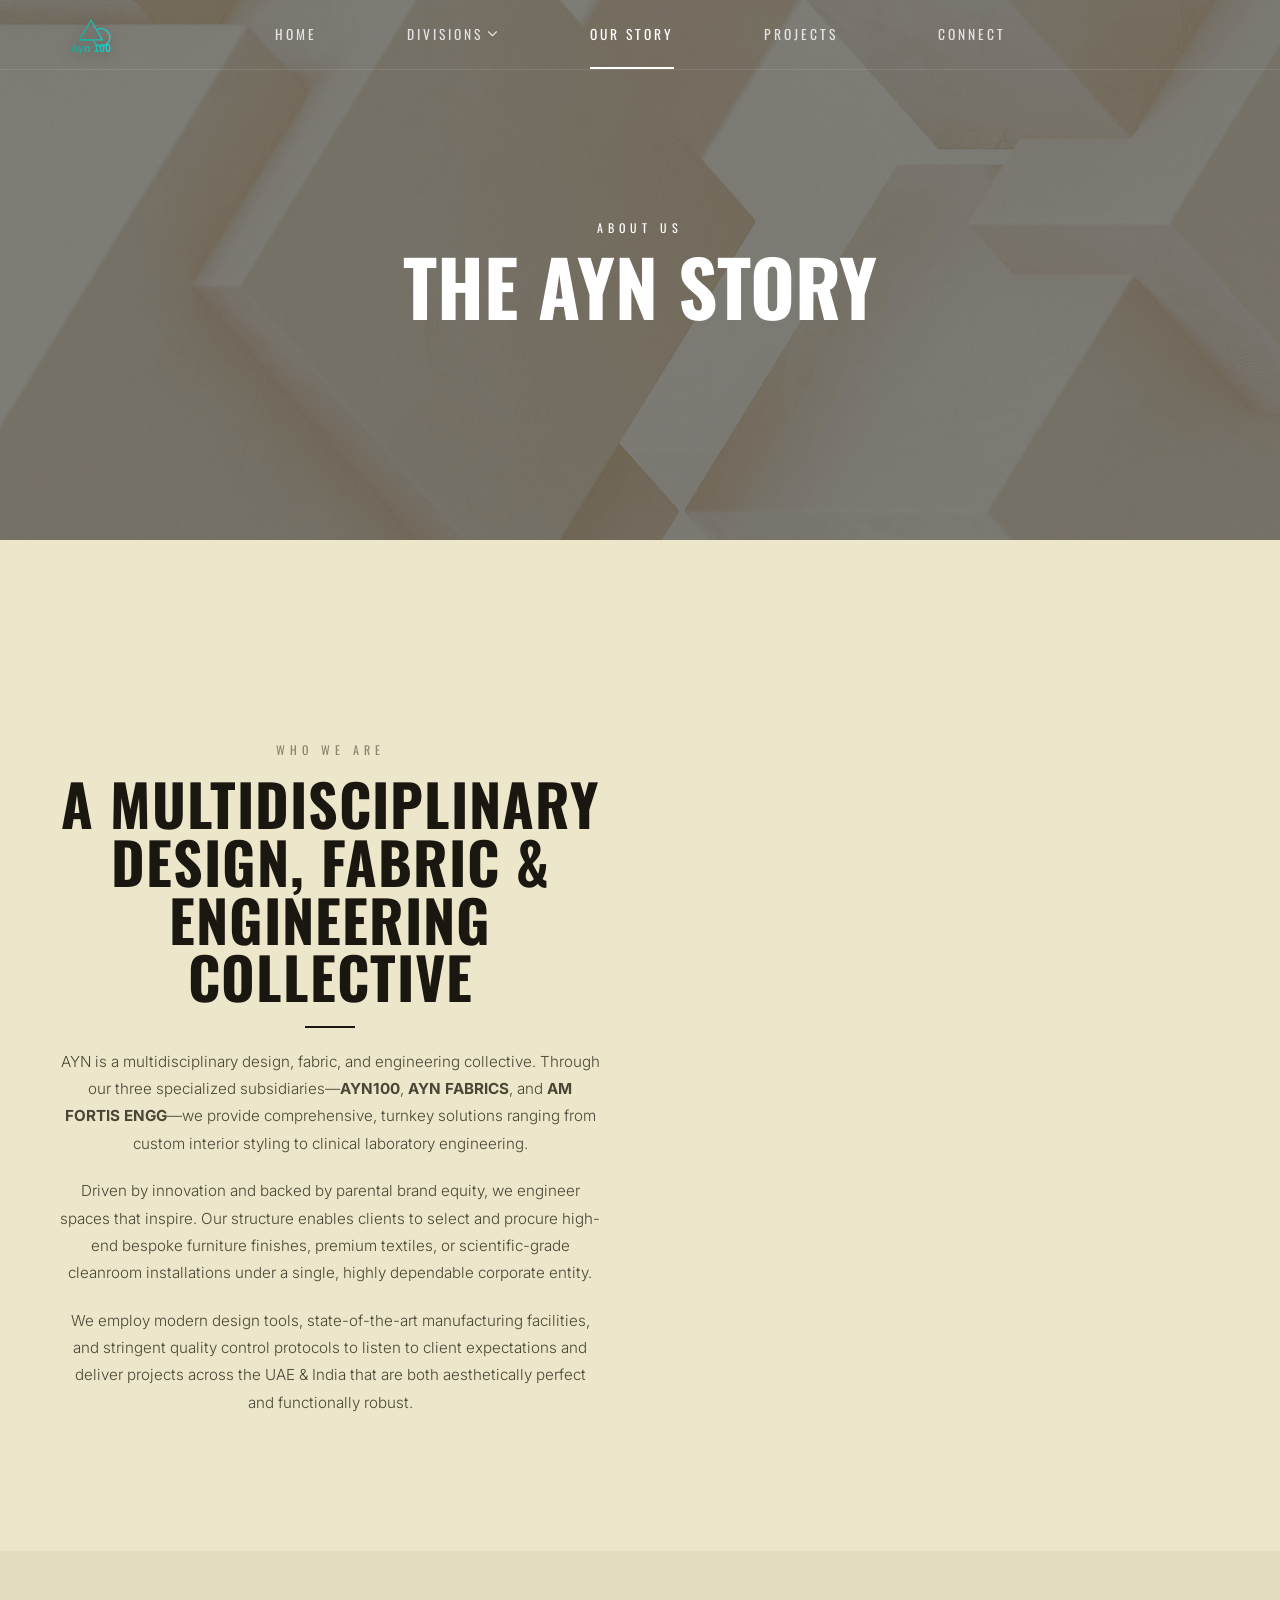
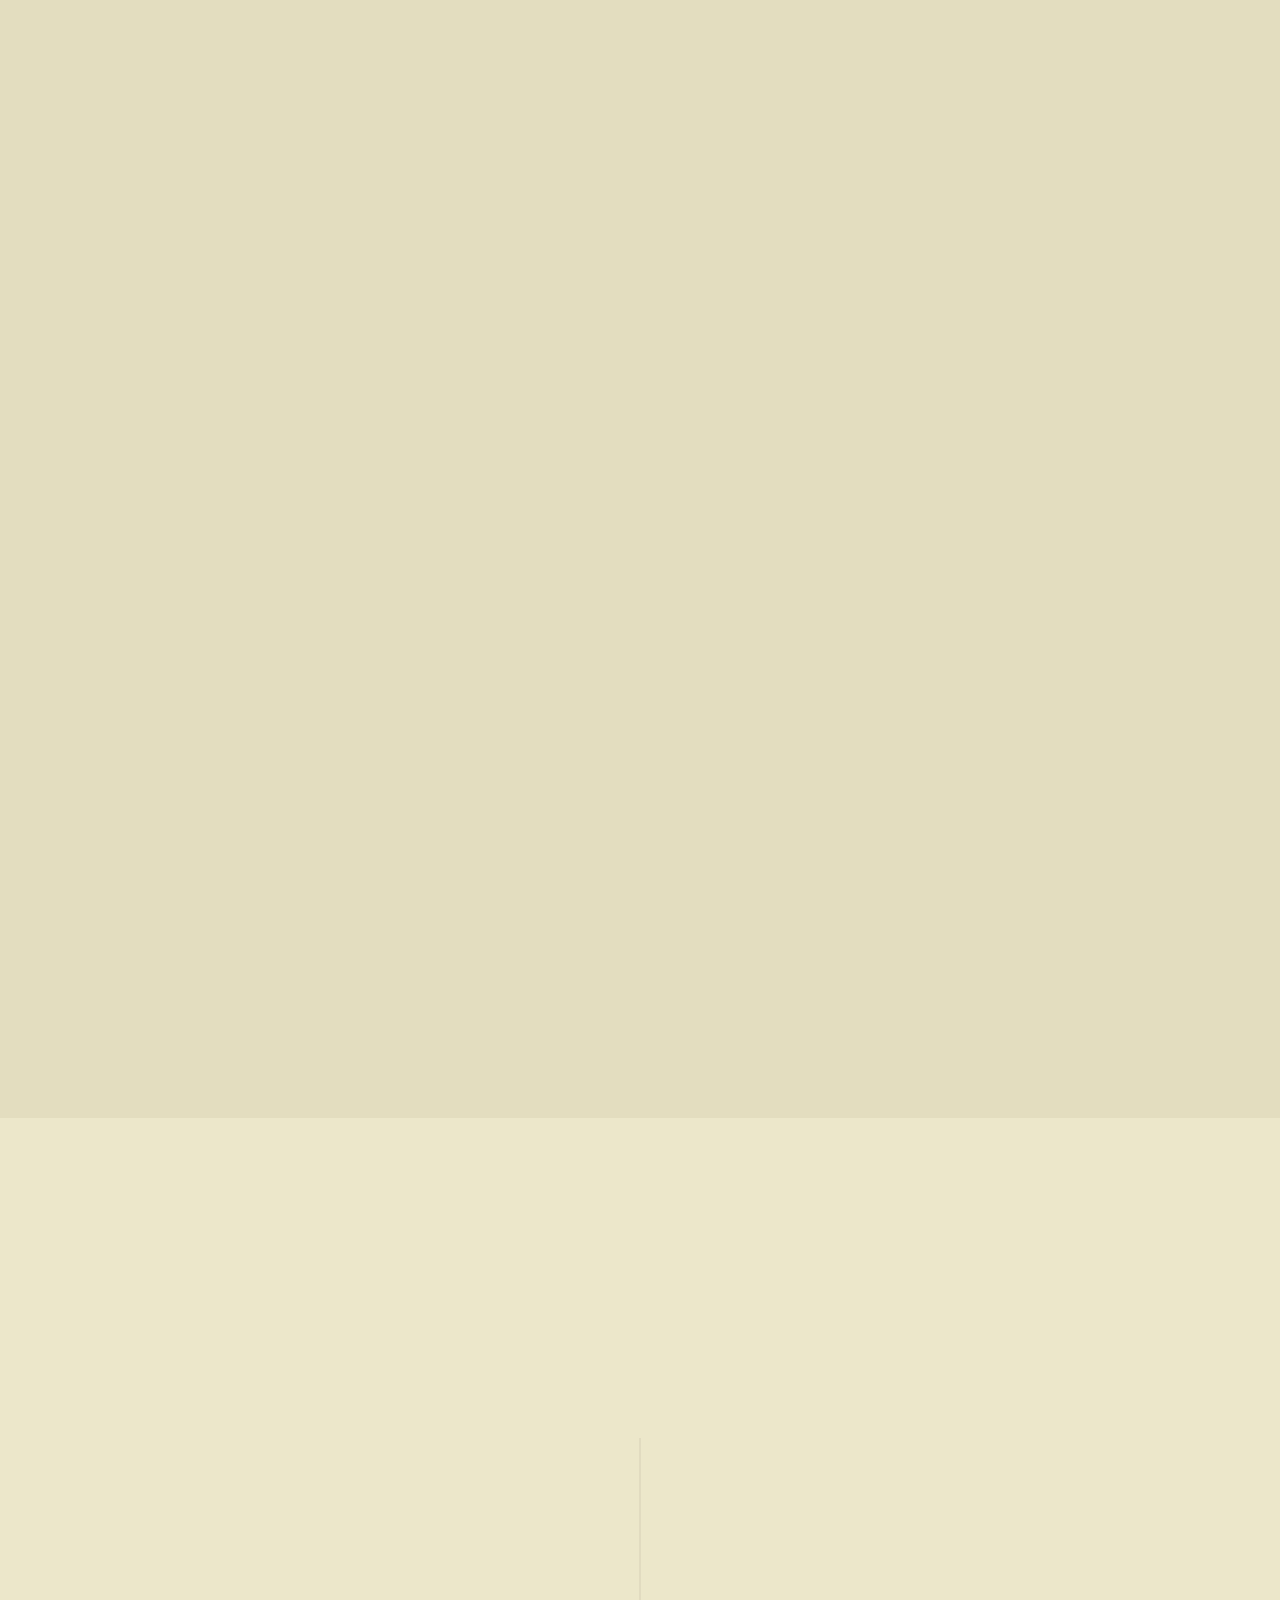
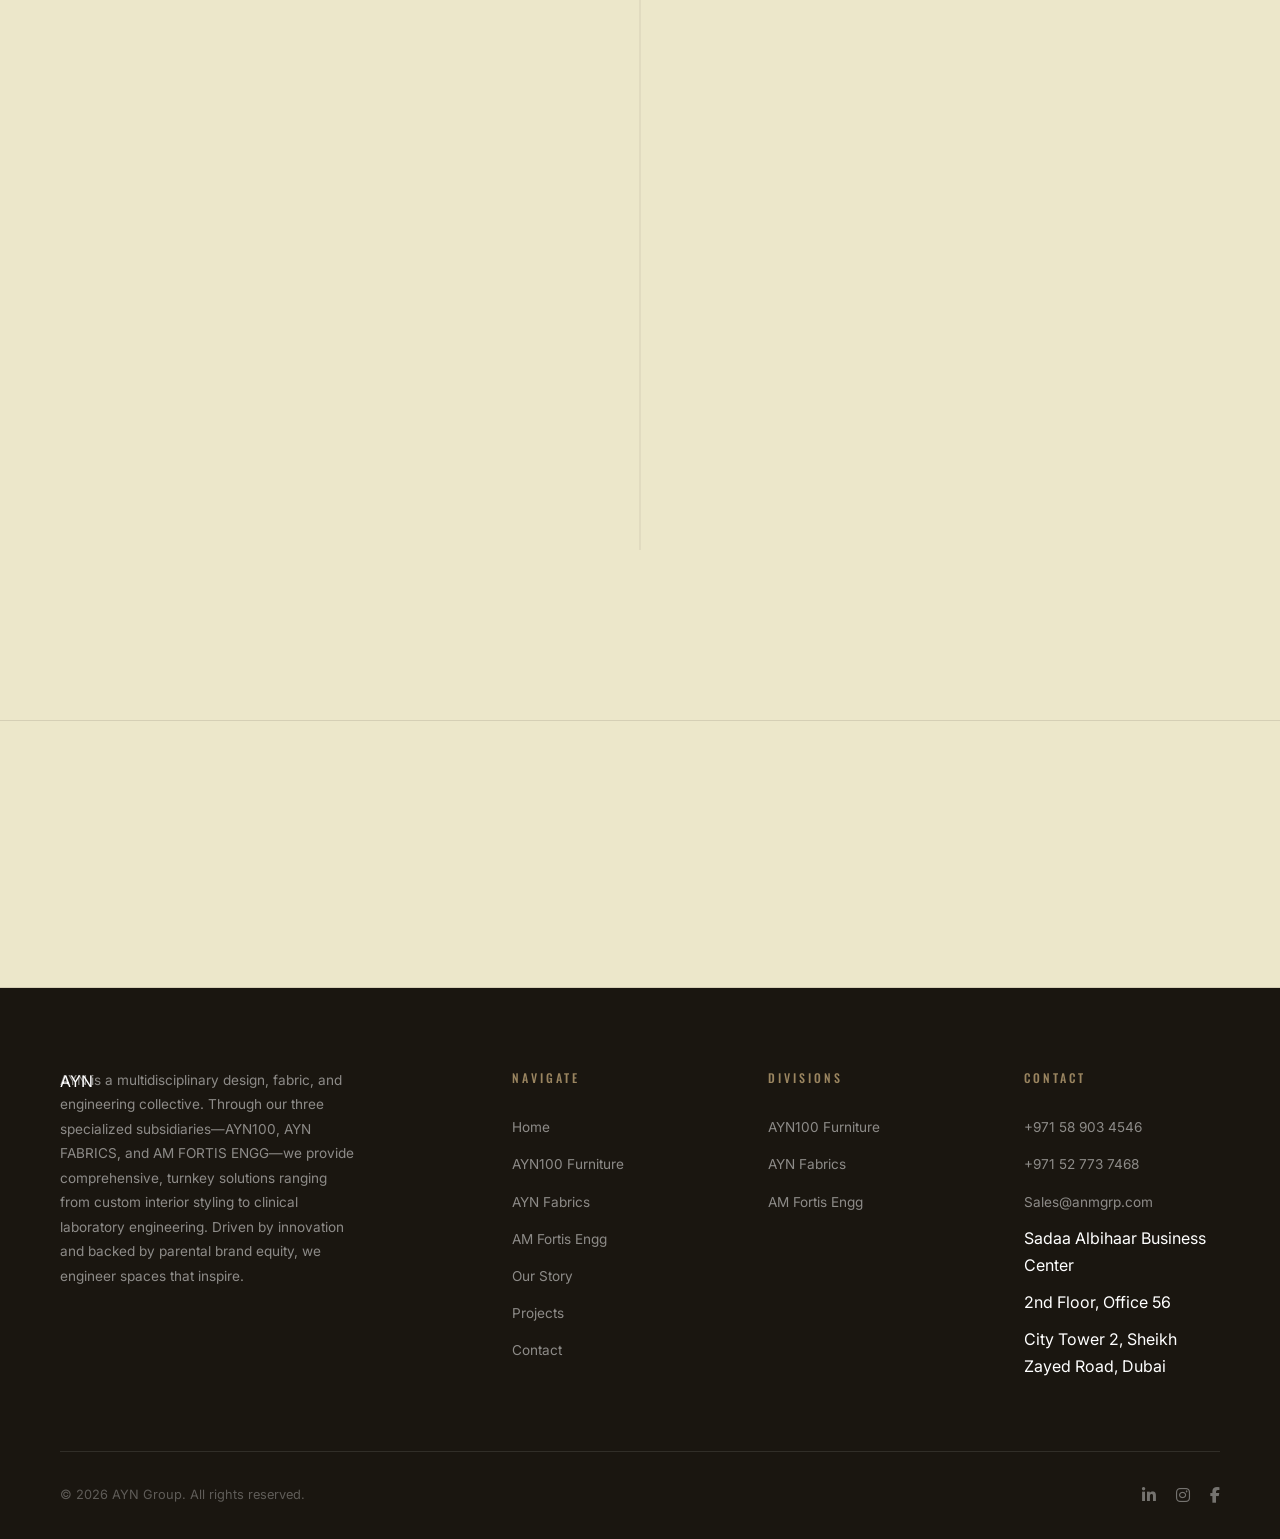
==== commit cb7b3df1: "logos added" ====
--- a/about.html
+++ b/about.html
@@ -18,7 +18,9 @@
 
   <!-- Navigation -->
   <nav class="nav" id="mainNav">
-    <a href="index.html" class="nav-logo">AYN</a>
+    <a href="index.html" class="nav-logo">
+    <img src="images/logos/ayn100.svg" alt="AYN100 Logo" class="nav-logo-img">
+  </a>
     <div class="nav-links">
       <a href="index.html">Home</a>
       <div class="nav-dropdown">
--- a/css/style.css
+++ b/css/style.css
@@ -64,13 +64,25 @@
 .nav:not(.scrolled) .nav-links a::after { background: #fff; }
 .nav:not(.scrolled) .hamburger span { background: #fff; }
 .nav-logo {
-  font-family: var(--font-heading); font-size: 1.4rem; font-weight: 700;
-  letter-spacing: 4px; text-transform: uppercase; color: var(--text);
+  display: flex;
+  align-items: center;
   flex-shrink: 0;
   position: absolute; /* Take out of flow so links are perfectly centered */
   left: 60px;
-}
-.nav-logo span { font-weight: 300; }
+  text-decoration: none;
+}
+.nav-logo-img {
+  height: 44px;
+  width: auto;
+  max-width: 140px;
+  object-fit: contain;
+  transition: transform 0.3s ease, filter 0.3s ease;
+  filter: drop-shadow(0 2px 8px rgba(0, 0, 0, 0.3));
+}
+.nav-logo:hover .nav-logo-img {
+  transform: scale(1.06);
+  filter: drop-shadow(0 0 12px rgba(24, 188, 169, 0.6));
+}
 .nav-links { display: flex; gap: 40px; align-items: center; height: 100%; width: 100%; justify-content: center; }
 .nav-links a {
   font-family: var(--font-heading); font-size: 0.85rem; font-weight: 400;
@@ -795,15 +807,17 @@
   flex-direction: column;
   align-items: center;
   justify-content: center;
-  width: 180px;
-  height: 140px;
-  background: rgba(26, 22, 16, 0.85);
-  border: 1px solid rgba(255, 255, 255, 0.08);
+  width: 195px;
+  height: 145px;
+  padding: 16px;
+  background: rgba(26, 22, 16, 0.88);
+  border: 1px solid rgba(255, 255, 255, 0.09);
   text-decoration: none;
   transition: all 0.5s cubic-bezier(0.4, 0, 0.2, 1);
   position: relative;
   overflow: hidden;
-  backdrop-filter: blur(8px);
+  backdrop-filter: blur(12px);
+  border-radius: 4px;
 }
 .hero-div-btn::before {
   content: '';
@@ -816,42 +830,79 @@
 .hero-div-btn:hover,
 .hero-div-btn.active {
   border-color: var(--gold-light);
-  background: rgba(26, 22, 16, 0.95);
+  background: rgba(26, 22, 16, 0.96);
   transform: translateX(-8px);
-  box-shadow: 8px 0 30px rgba(0, 0, 0, 0.3);
+  box-shadow: 8px 0 32px rgba(0, 0, 0, 0.45);
 }
 .hero-div-btn:hover::before,
 .hero-div-btn.active::before {
-  opacity: 0.1;
-}
-
-/* Button text */
-.hero-div-btn-label {
+  opacity: 0.08;
+}
+
+/* Division full logo inside button */
+.hero-div-logo-wrap {
   position: relative;
   z-index: 1;
-  font-family: var(--font-heading);
-  font-size: 1.1rem;
-  font-weight: 600;
-  letter-spacing: 3px;
-  text-transform: uppercase;
-  color: #fff;
-  transition: color 0.4s;
-}
+  width: 100%;
+  height: 80px;
+  display: flex;
+  align-items: center;
+  justify-content: center;
+  transform: translateY(0);
+  transition: transform 0.45s cubic-bezier(0.4, 0, 0.2, 1);
+}
+.hero-div-full-logo {
+  max-width: 135px;
+  max-height: 76px;
+  width: auto;
+  height: auto;
+  object-fit: contain;
+  transition: transform 0.45s ease, filter 0.45s ease;
+  filter: drop-shadow(0 2px 8px rgba(0, 0, 0, 0.4));
+}
+
+/* On hover/active: logo shifts up slightly to make room for subtitle */
+.hero-div-btn:hover .hero-div-logo-wrap,
+.hero-div-btn.active .hero-div-logo-wrap {
+  transform: translateY(-8px);
+}
+.hero-div-btn[data-division="ayn100"]:hover .hero-div-full-logo,
+.hero-div-btn[data-division="ayn100"].active .hero-div-full-logo {
+  filter: drop-shadow(0 0 14px rgba(24, 188, 169, 0.65));
+}
+.hero-div-btn[data-division="fabrics"]:hover .hero-div-full-logo,
+.hero-div-btn[data-division="fabrics"].active .hero-div-full-logo {
+  filter: drop-shadow(0 0 14px rgba(10, 203, 230, 0.65));
+}
+.hero-div-btn[data-division="fortis"]:hover .hero-div-full-logo,
+.hero-div-btn[data-division="fortis"].active .hero-div-full-logo {
+  filter: drop-shadow(0 0 14px rgba(0, 240, 255, 0.65));
+}
+
+/* Small subtitle text: hidden by default, reveals only on hover */
 .hero-div-btn-sub {
-  position: relative;
+  position: absolute;
+  bottom: 12px;
+  left: 0;
+  right: 0;
+  text-align: center;
   z-index: 1;
   font-family: var(--font-heading);
-  font-size: 0.7rem;
-  font-weight: 300;
+  font-size: 0.72rem;
+  font-weight: 500;
   letter-spacing: 4px;
   text-transform: uppercase;
-  color: rgba(255, 255, 255, 0.5);
-  margin-top: 6px;
-  transition: color 0.4s;
+  color: var(--gold-light);
+  opacity: 0;
+  transform: translateY(8px);
+  transition: opacity 0.4s cubic-bezier(0.4, 0, 0.2, 1), transform 0.4s cubic-bezier(0.4, 0, 0.2, 1);
+  pointer-events: none;
+  line-height: 1.2;
 }
 .hero-div-btn:hover .hero-div-btn-sub,
 .hero-div-btn.active .hero-div-btn-sub {
-  color: var(--gold-light);
+  opacity: 1;
+  transform: translateY(0);
 }
 
 /* Active indicator line */
@@ -890,8 +941,21 @@
     gap: 12px;
   }
   .hero-div-btn {
-    width: 140px;
-    height: 110px;
+    width: 145px;
+    height: 115px;
+    padding: 10px;
+  }
+  .hero-div-logo-wrap {
+    height: 65px;
+  }
+  .hero-div-full-logo {
+    max-width: 110px;
+    max-height: 60px;
+  }
+  .hero-div-btn-sub {
+    font-size: 0.65rem;
+    letter-spacing: 3px;
+    bottom: 8px;
   }
   .hero-div-btn:hover,
   .hero-div-btn.active {
@@ -928,8 +992,25 @@
   }
   .hero-div-btn {
     width: 100%;
-    height: 80px;
+    height: 85px;
     flex-direction: row;
-    gap: 12px;
-  }
-}
+    justify-content: space-between;
+    padding: 0 24px;
+  }
+  .hero-div-logo-wrap {
+    width: auto;
+    height: 60px;
+    transform: none !important;
+  }
+  .hero-div-full-logo {
+    max-width: 130px;
+    max-height: 55px;
+  }
+  .hero-div-btn-sub {
+    position: static;
+    opacity: 0.85;
+    transform: none;
+    font-size: 0.75rem;
+    letter-spacing: 3px;
+  }
+}
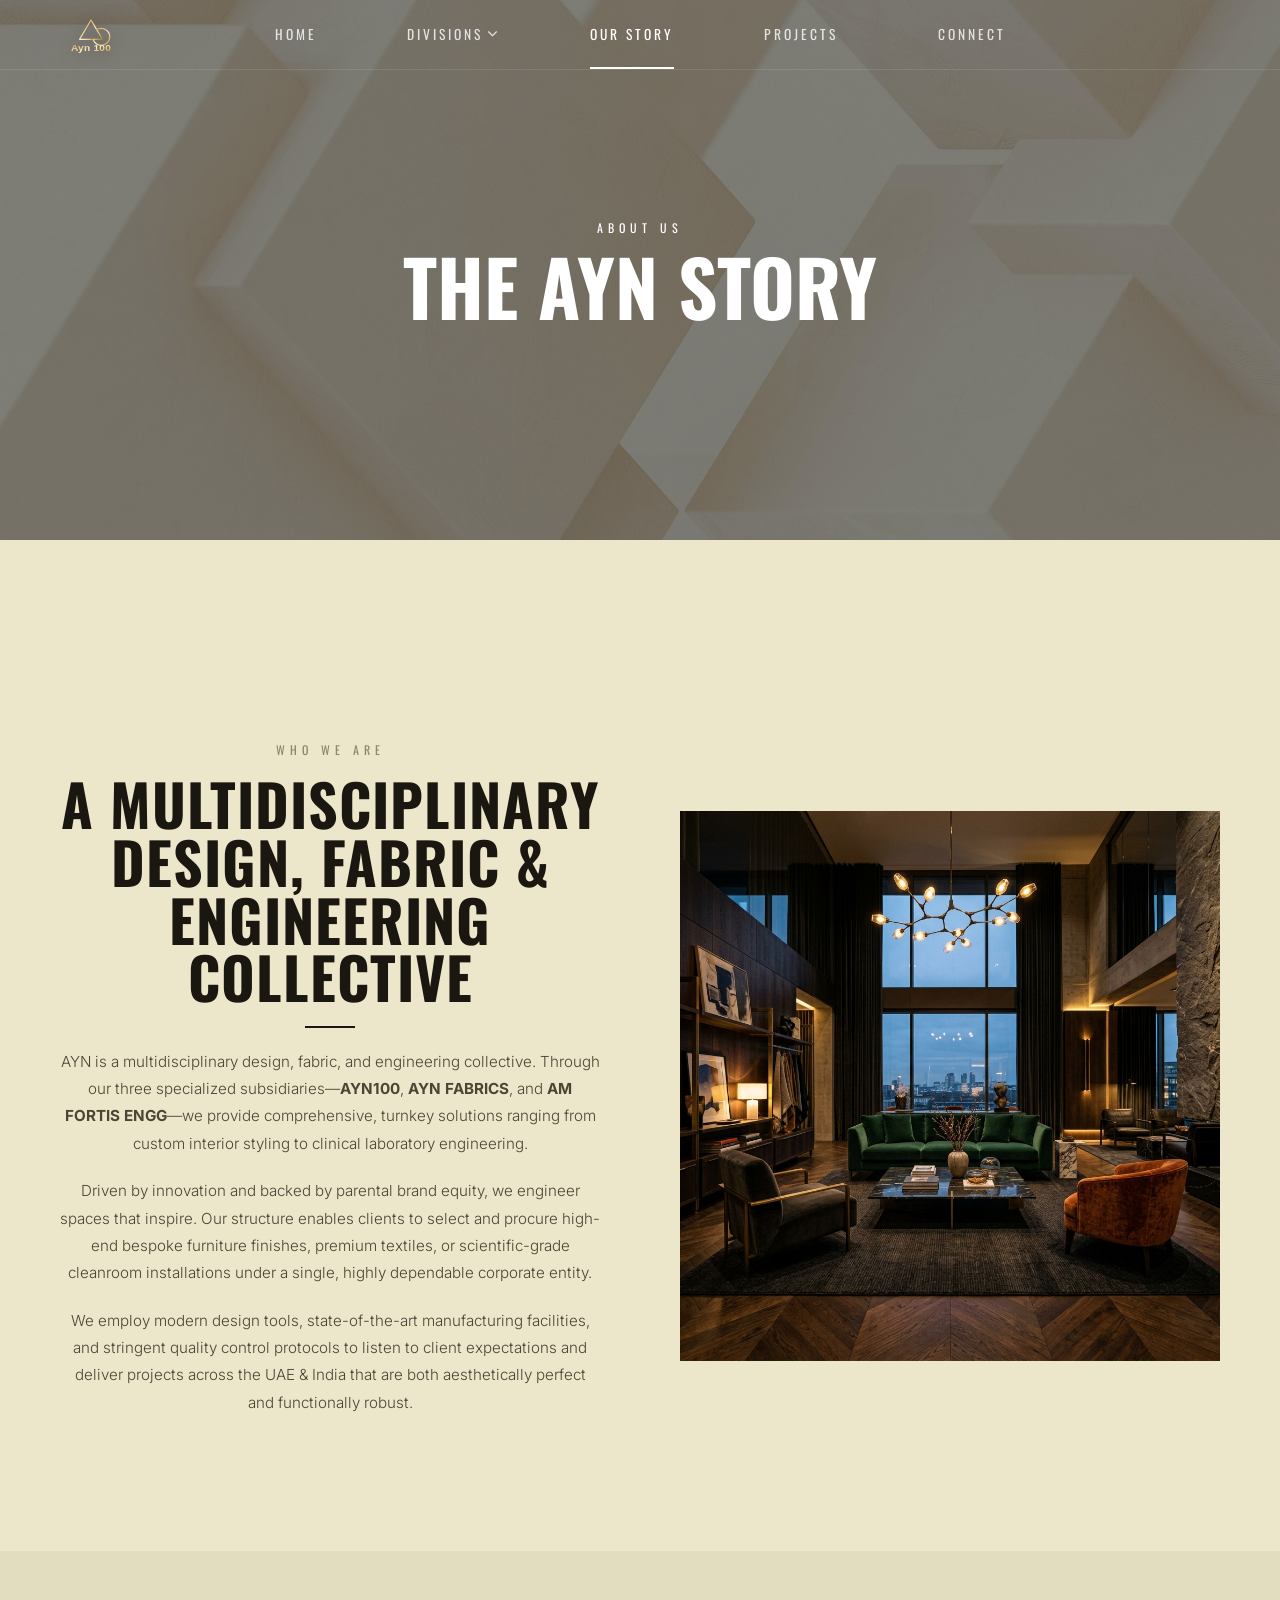
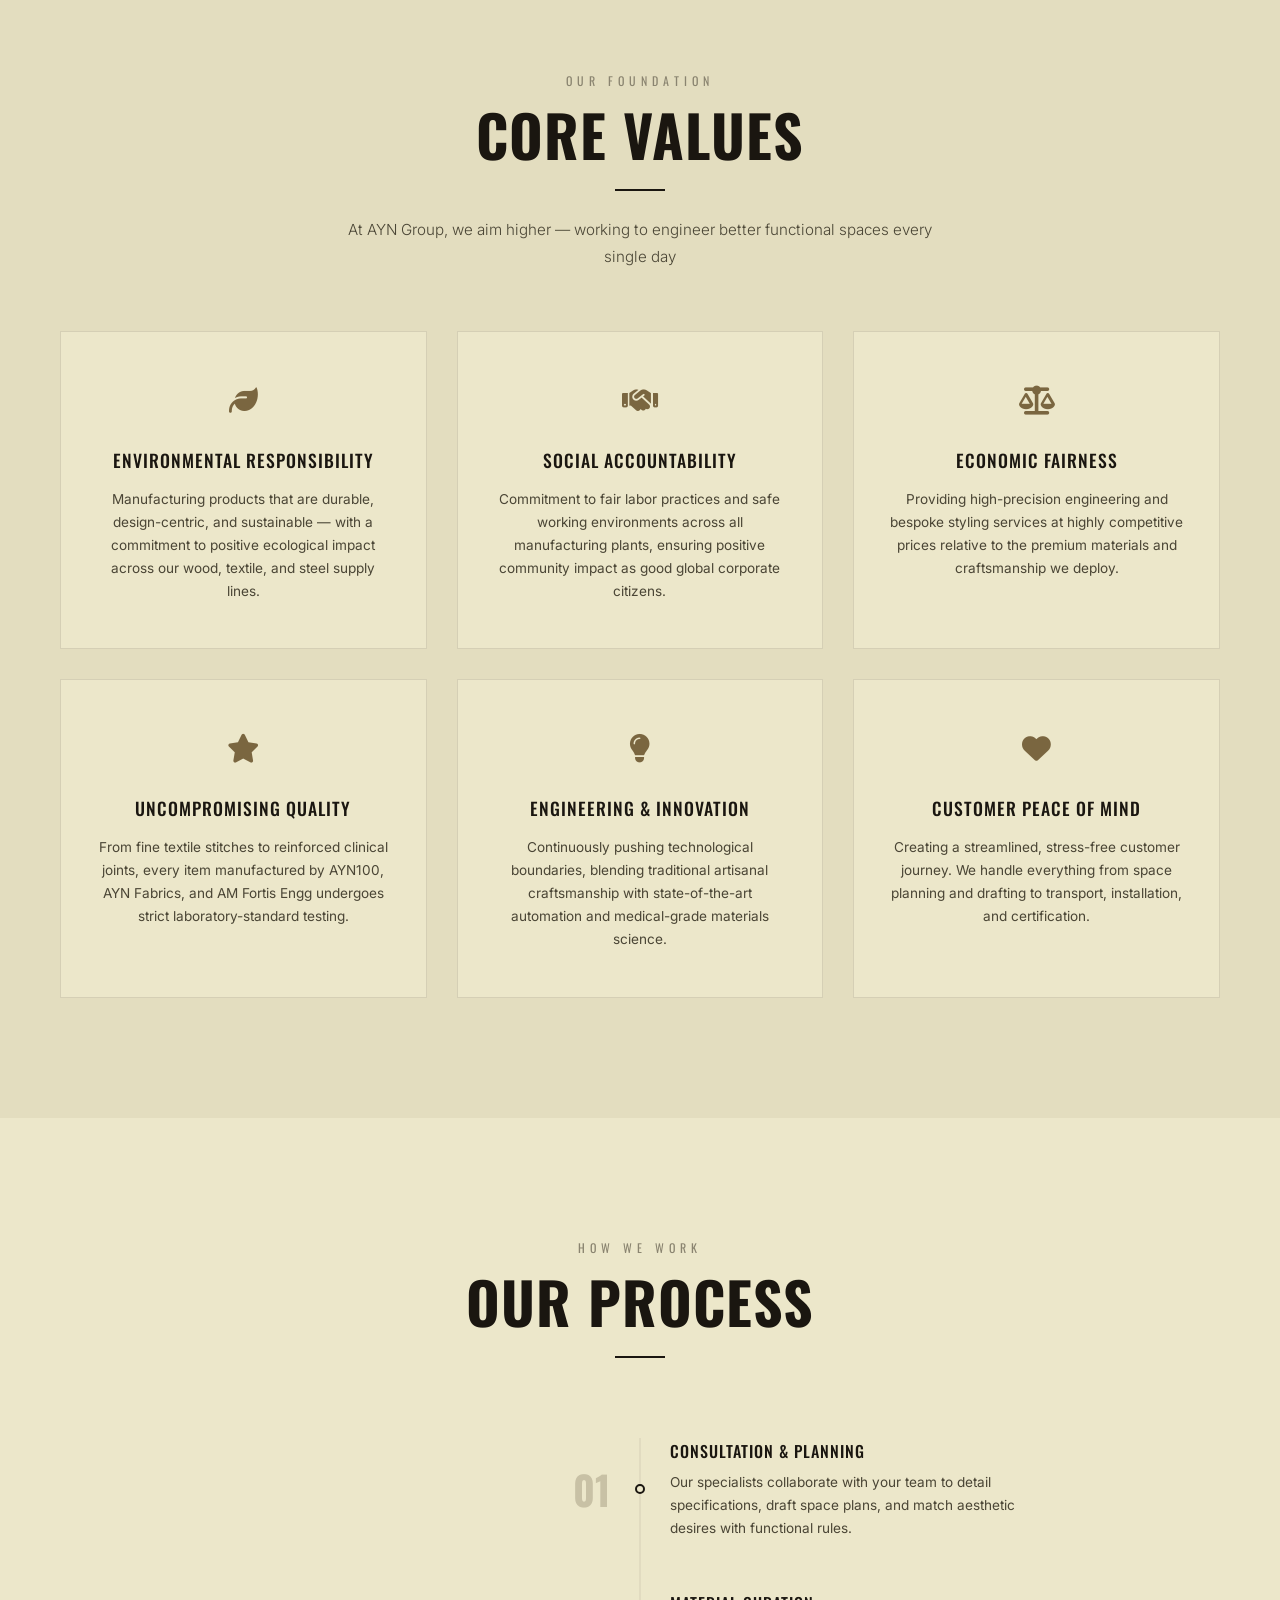
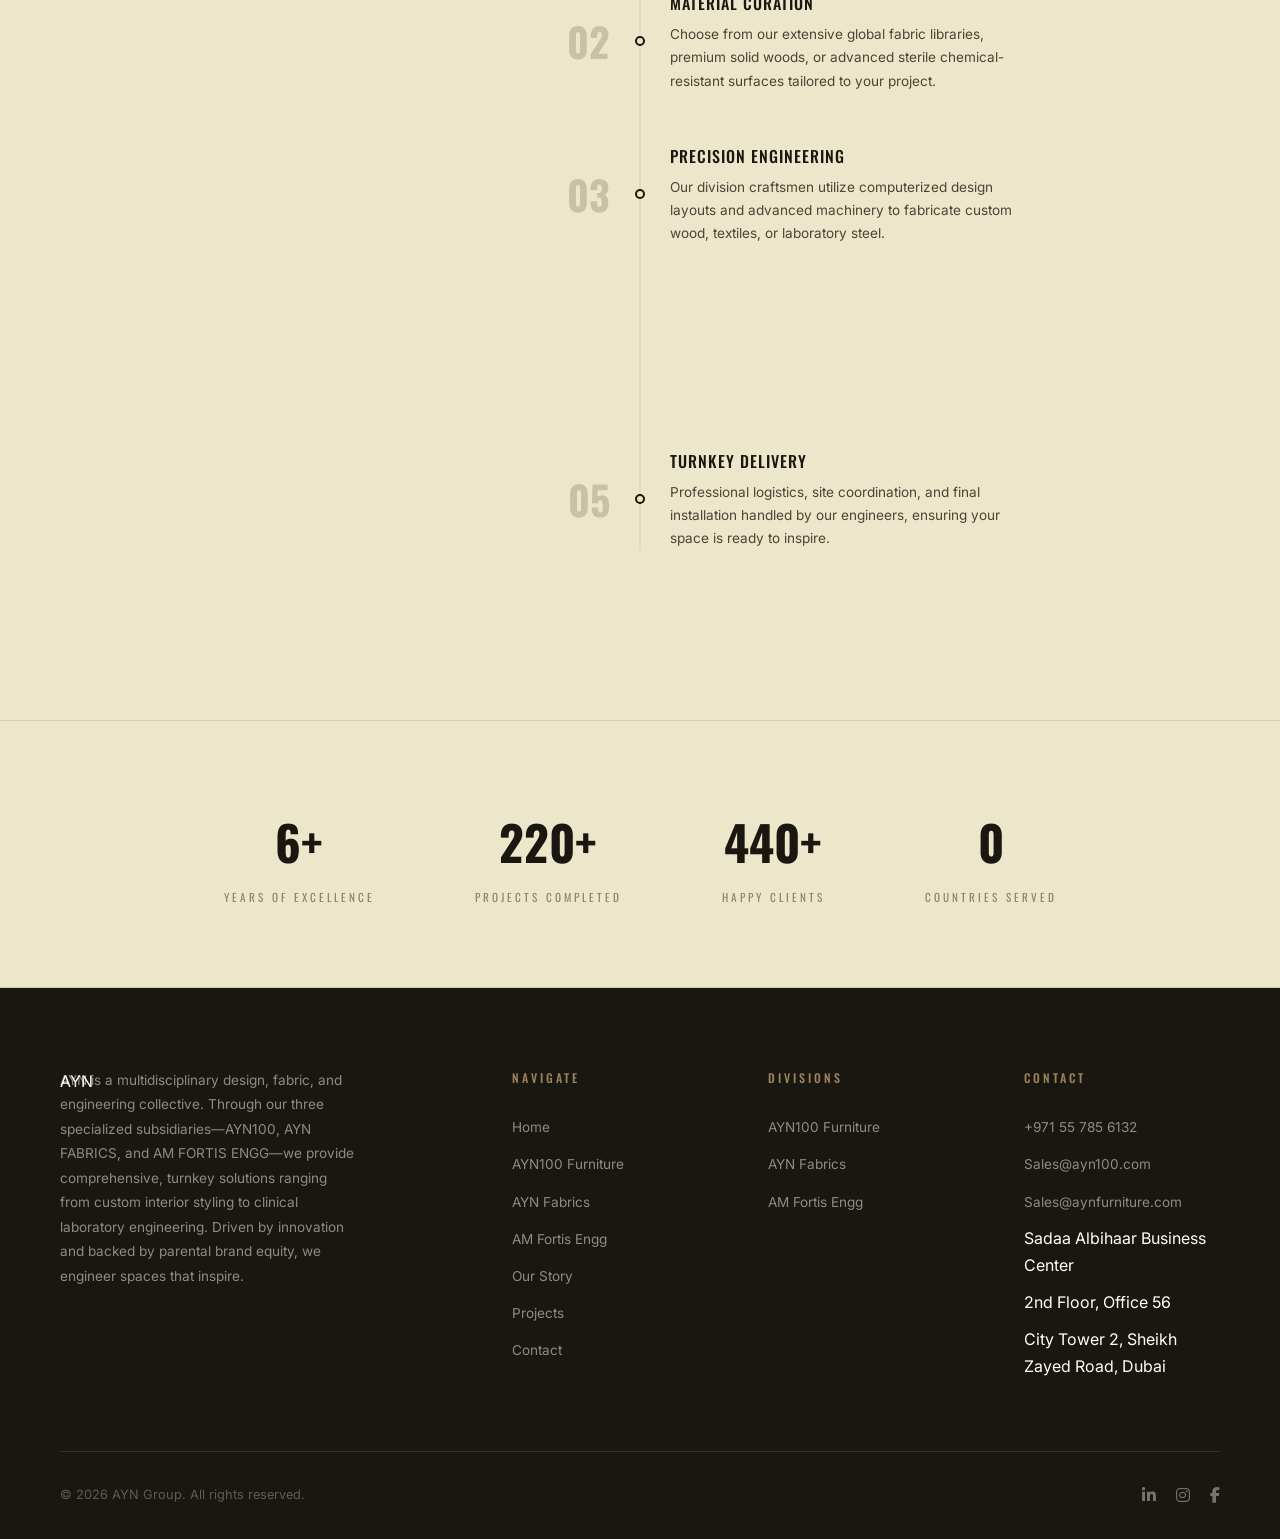
==== commit 471fe5b5: "changes" ====
--- a/about.html
+++ b/about.html
@@ -231,9 +231,9 @@
         <div>
           <h4>Contact</h4>
           <ul>
-            <li><a href="tel:+971589034546">+971 58 903 4546</a></li>
-            <li><a href="tel:+971527737468">+971 52 773 7468</a></li>
-            <li><a href="mailto:Sales@anmgrp.com">Sales@anmgrp.com</a></li>
+            <li><a href="tel:+971557856132">+971 55 785 6132</a></li>
+            <li><a href="mailto:Sales@ayn100.com">Sales@ayn100.com</a></li>
+            <li><a href="mailto:Sales@aynfurniture.com">Sales@aynfurniture.com</a></li>
             <li>Sadaa Albihaar Business Center</li>
             <li>2nd Floor, Office 56</li>
             <li>City Tower 2, Sheikh Zayed Road, Dubai</li>
--- a/css/style.css
+++ b/css/style.css
@@ -81,7 +81,7 @@
 }
 .nav-logo:hover .nav-logo-img {
   transform: scale(1.06);
-  filter: drop-shadow(0 0 12px rgba(24, 188, 169, 0.6));
+  filter: drop-shadow(0 0 14px rgba(223, 183, 108, 0.65));
 }
 .nav-links { display: flex; gap: 40px; align-items: center; height: 100%; width: 100%; justify-content: center; }
 .nav-links a {
@@ -440,10 +440,37 @@
   .hero-image { flex: none; max-width: 100%; width: 100%; height: 50vh; margin-top: 40px; }
 }
 @media (max-width: 768px) {
-  .container { padding: 0 25px; }
-  .nav { padding: 0 25px; }
+  .container { padding: 0 20px; }
+  .nav {
+    padding: 0 20px;
+    height: 64px;
+    display: flex;
+    align-items: center;
+    justify-content: space-between;
+  }
+  .nav:not(.scrolled) {
+    background: rgba(18, 15, 12, 0.45);
+    backdrop-filter: blur(10px);
+    -webkit-backdrop-filter: blur(10px);
+    border-bottom: 1px solid rgba(223, 183, 108, 0.18);
+  }
+  .nav-logo {
+    position: static;
+    left: auto;
+    display: flex;
+    align-items: center;
+    margin: 0;
+  }
+  .nav-logo-img {
+    height: 32px;
+    max-width: 105px;
+  }
   .nav-links { display: none; }
-  .hamburger { display: flex; }
+  .hamburger {
+    display: flex;
+    position: static;
+    margin-left: auto;
+  }
   .section { padding: 80px 0; }
   .services-grid, .projects-grid { grid-template-columns: 1fr; }
   .about-stats { grid-template-columns: repeat(3, 1fr); gap: 15px; }
@@ -866,17 +893,9 @@
 .hero-div-btn.active .hero-div-logo-wrap {
   transform: translateY(-8px);
 }
-.hero-div-btn[data-division="ayn100"]:hover .hero-div-full-logo,
-.hero-div-btn[data-division="ayn100"].active .hero-div-full-logo {
-  filter: drop-shadow(0 0 14px rgba(24, 188, 169, 0.65));
-}
-.hero-div-btn[data-division="fabrics"]:hover .hero-div-full-logo,
-.hero-div-btn[data-division="fabrics"].active .hero-div-full-logo {
-  filter: drop-shadow(0 0 14px rgba(10, 203, 230, 0.65));
-}
-.hero-div-btn[data-division="fortis"]:hover .hero-div-full-logo,
-.hero-div-btn[data-division="fortis"].active .hero-div-full-logo {
-  filter: drop-shadow(0 0 14px rgba(0, 240, 255, 0.65));
+.hero-div-btn:hover .hero-div-full-logo,
+.hero-div-btn.active .hero-div-full-logo {
+  filter: drop-shadow(0 0 16px rgba(223, 183, 108, 0.6));
 }
 
 /* Small subtitle text: hidden by default, reveals only on hover */
@@ -964,53 +983,159 @@
 }
 @media (max-width: 768px) {
   .hero-interactive {
+    min-height: 100vh;
+    min-height: 100dvh;
+    min-height: 100svh;
+    height: auto;
+    padding: 80px 0 35px;
+    display: flex;
+    flex-direction: column;
+    justify-content: center;
+    box-sizing: border-box;
+  }
+  .hero-interactive-inner {
+    padding: 0 20px;
+    gap: 18px;
+    flex-direction: column;
+    justify-content: center;
+    width: 100%;
+    max-width: 480px;
+    margin: 0 auto;
+    box-sizing: border-box;
+  }
+  .hero-text-side {
     min-height: auto;
-    height: auto;
-    padding: 120px 0 60px;
-  }
-  .hero-interactive-inner {
-    padding: 0 25px;
-  }
-  .hero-text-side {
-    min-height: 220px;
+    width: 100%;
+    flex: none;
+  }
+  .hero-tag {
+    font-size: 0.72rem;
+    letter-spacing: 3.5px;
+    margin-bottom: 8px;
+    color: var(--gold-light);
   }
   .hero-text-block {
     position: relative;
     top: auto;
+    left: auto;
     display: none;
+    width: 100%;
+    transform: none;
   }
   .hero-text-block.active {
     display: block;
+    opacity: 1;
+    transform: none;
   }
   .hero-mega-title {
-    font-size: 2.8rem;
-    letter-spacing: -1px;
+    font-size: clamp(2rem, 7.5vw, 2.5rem);
+    line-height: 1.06;
+    letter-spacing: -0.5px;
+    margin-bottom: 10px;
+  }
+  .hero-interactive-sub {
+    font-size: 0.88rem;
+    line-height: 1.5;
+    margin-bottom: 16px;
+    max-width: 100%;
+    color: rgba(255, 255, 255, 0.78);
   }
   .hero-division-nav {
     flex-direction: column;
     width: 100%;
+    gap: 10px;
+    opacity: 1 !important;
+    transform: none !important;
   }
   .hero-div-btn {
     width: 100%;
-    height: 85px;
+    height: 66px;
     flex-direction: row;
+    align-items: center;
     justify-content: space-between;
-    padding: 0 24px;
+    padding: 0 16px;
+    box-sizing: border-box;
+    border-radius: 8px;
+    background: rgba(24, 20, 15, 0.8);
+    backdrop-filter: blur(12px);
+    -webkit-backdrop-filter: blur(12px);
+    border: 1px solid rgba(223, 183, 108, 0.25);
+    transition: all 0.3s cubic-bezier(0.4, 0, 0.2, 1);
+  }
+  .hero-div-btn:hover,
+  .hero-div-btn.active {
+    transform: translateY(-2px);
+    border-color: rgba(223, 183, 108, 0.9);
+    background: rgba(36, 30, 22, 0.92);
+    box-shadow: 0 4px 18px rgba(0, 0, 0, 0.45), inset 0 0 14px rgba(223, 183, 108, 0.12);
   }
   .hero-div-logo-wrap {
-    width: auto;
-    height: 60px;
+    width: 110px;
+    height: 44px;
+    flex-shrink: 0;
+    display: flex;
+    align-items: center;
+    justify-content: flex-start;
     transform: none !important;
   }
   .hero-div-full-logo {
-    max-width: 130px;
-    max-height: 55px;
+    width: 100%;
+    height: 100%;
+    max-width: 110px;
+    max-height: 44px;
+    object-fit: contain;
+    object-position: left center;
   }
   .hero-div-btn-sub {
     position: static;
-    opacity: 0.85;
+    opacity: 0.95;
     transform: none;
-    font-size: 0.75rem;
+    font-size: 0.72rem;
+    font-weight: 500;
     letter-spacing: 3px;
-  }
-}
+    color: var(--gold-light);
+    display: flex;
+    align-items: center;
+    gap: 6px;
+  }
+  .hero-div-btn-sub::after {
+    content: '→';
+    font-size: 0.85rem;
+    color: var(--gold-light);
+    transition: transform 0.3s ease;
+  }
+  .hero-div-btn:hover .hero-div-btn-sub::after,
+  .hero-div-btn.active .hero-div-btn-sub::after {
+    transform: translateX(3px);
+  }
+}
+
+@media (max-width: 768px) and (max-height: 720px) {
+  .hero-interactive {
+    padding: 70px 0 20px;
+  }
+  .hero-interactive-inner {
+    gap: 12px;
+  }
+  .hero-mega-title {
+    font-size: 1.85rem;
+    margin-bottom: 6px;
+  }
+  .hero-interactive-sub {
+    font-size: 0.82rem;
+    line-height: 1.4;
+    margin-bottom: 12px;
+    display: -webkit-box;
+    -webkit-line-clamp: 2;
+    -webkit-box-orient: vertical;
+    overflow: hidden;
+  }
+  .hero-div-btn {
+    height: 58px;
+    padding: 0 14px;
+  }
+  .hero-div-logo-wrap {
+    width: 95px;
+    height: 38px;
+  }
+}
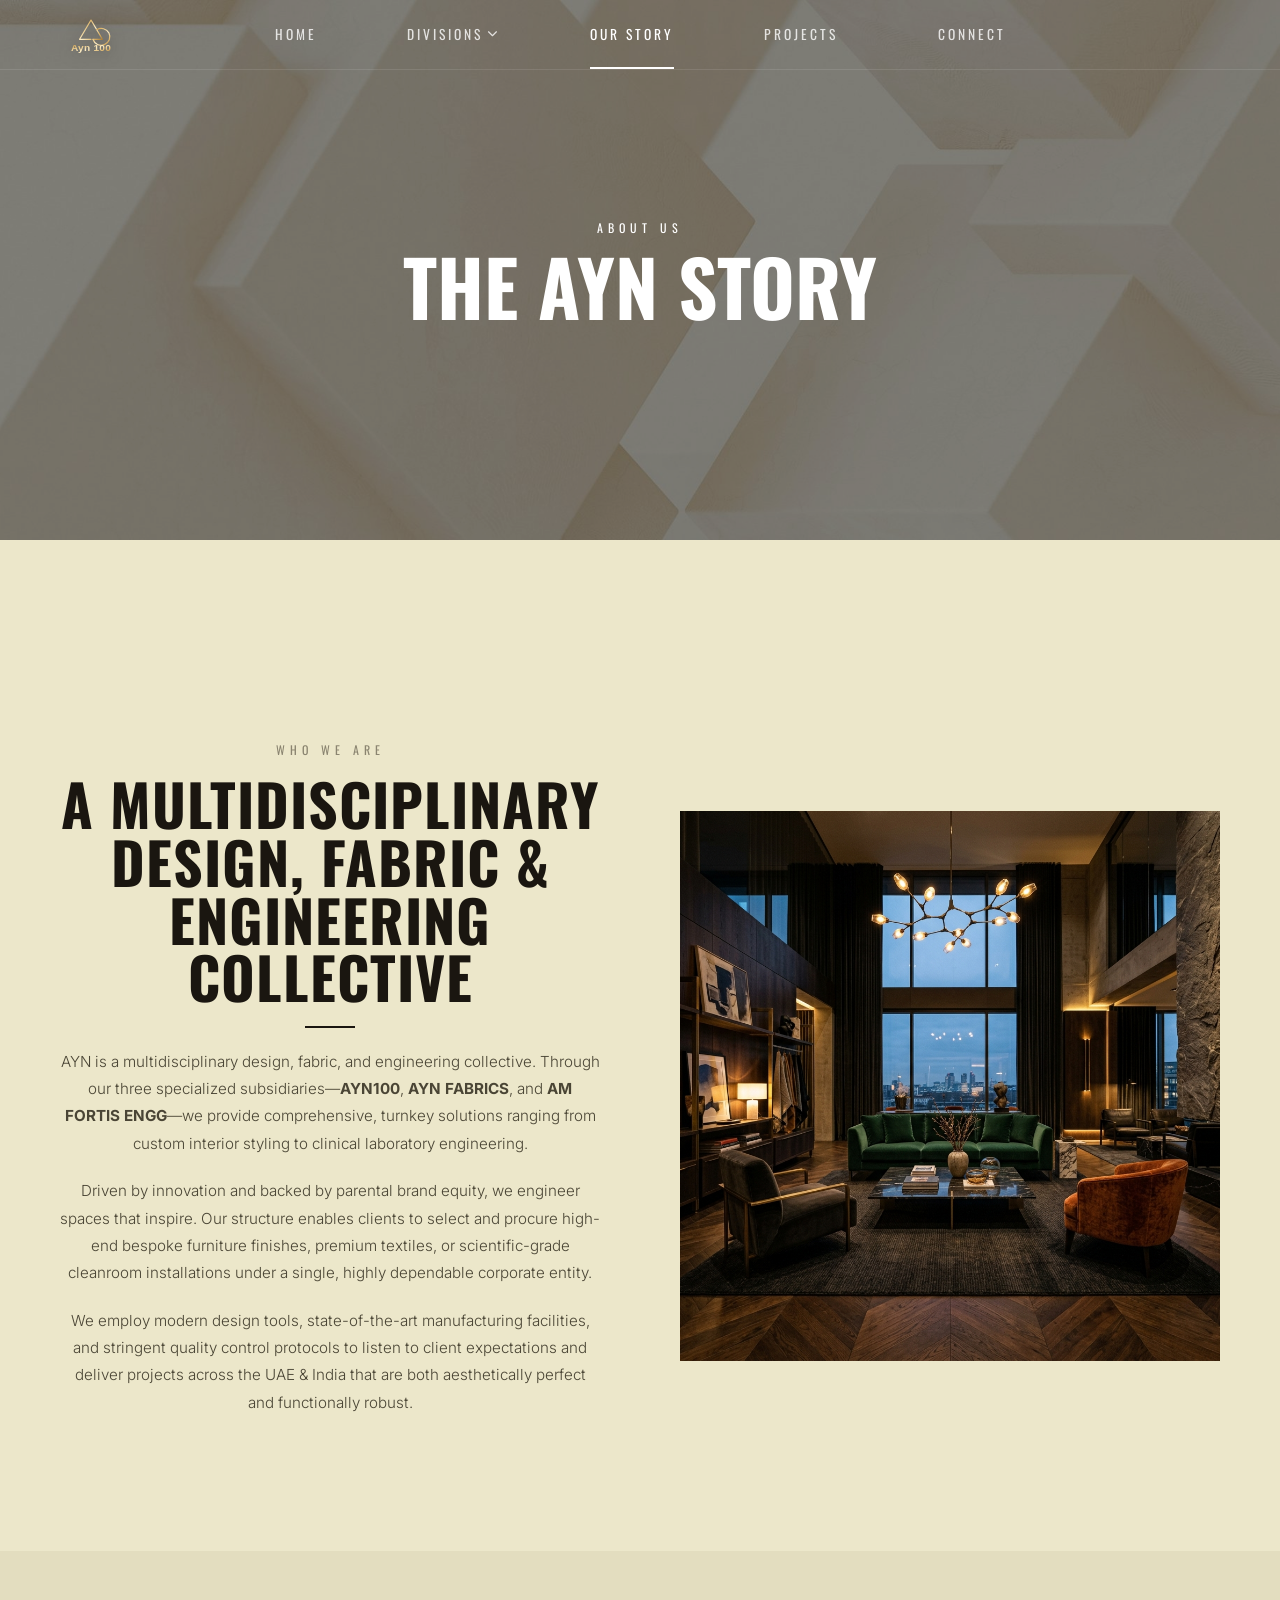
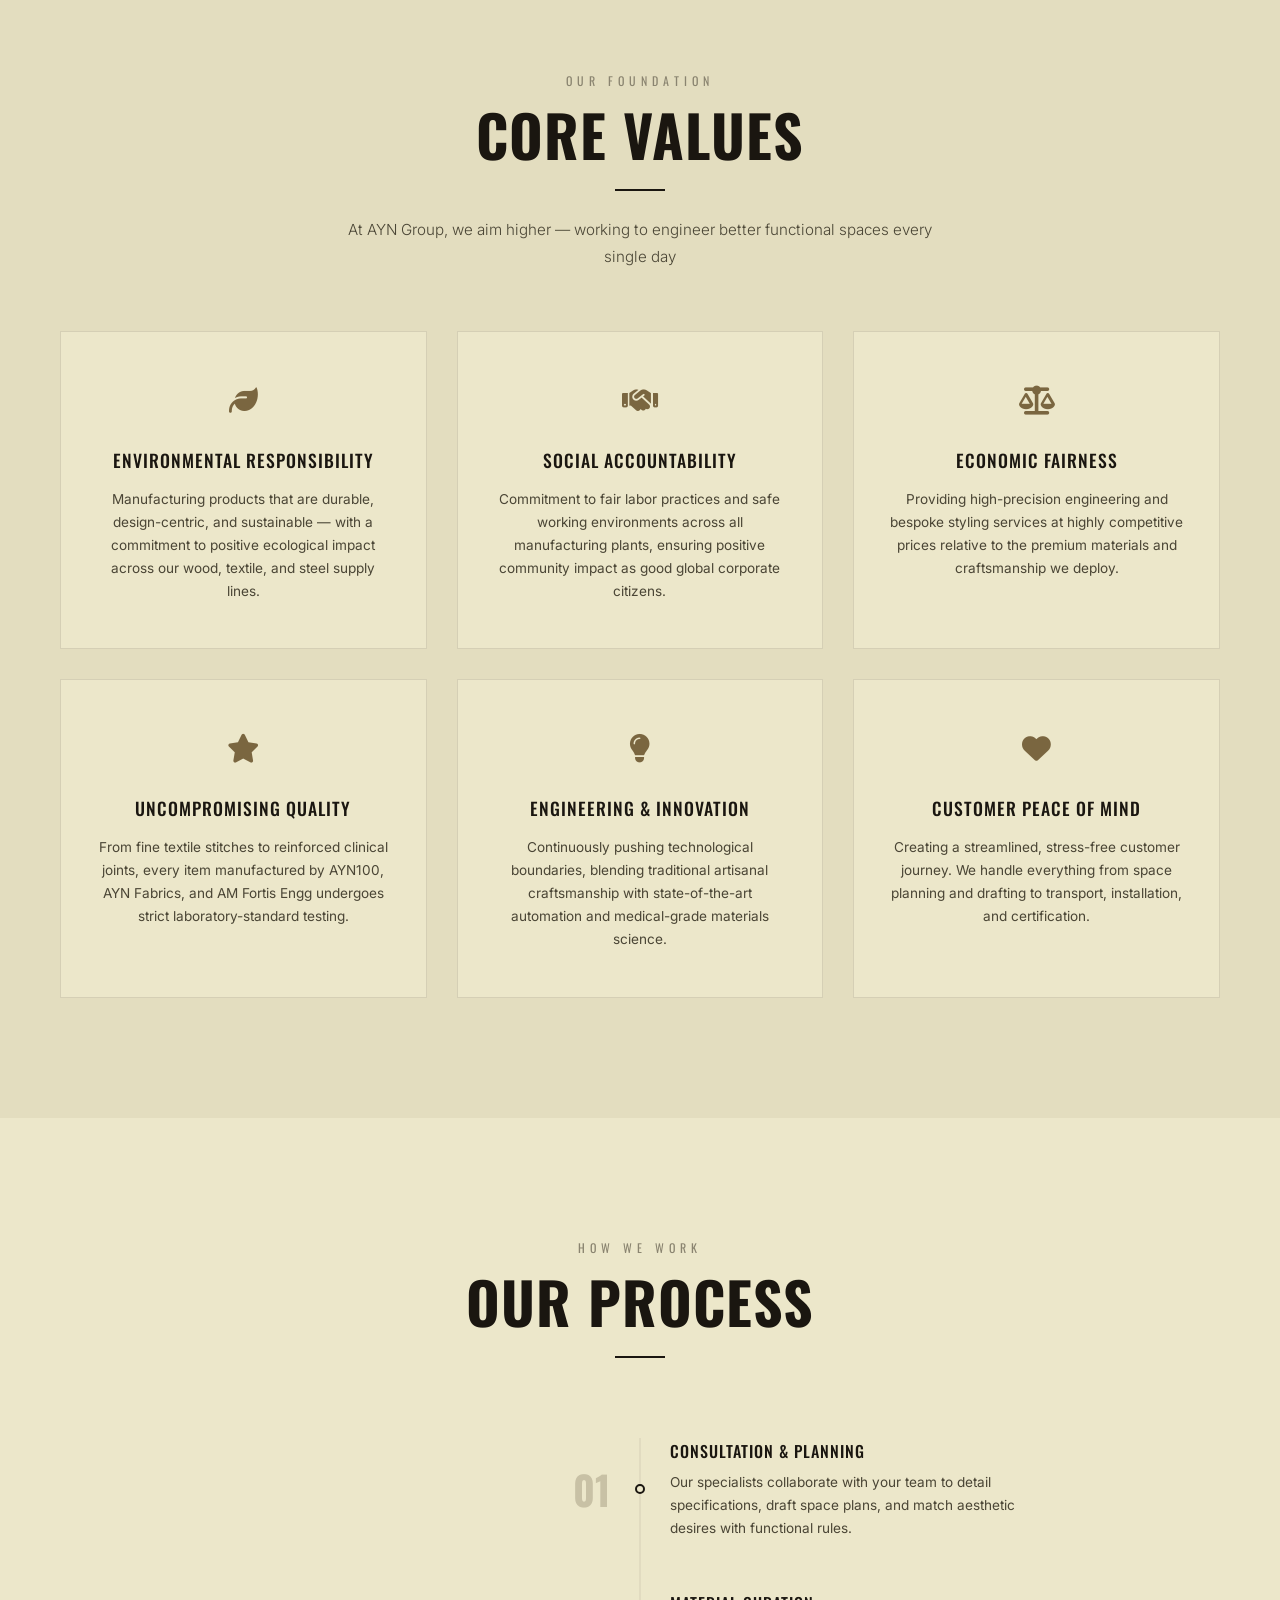
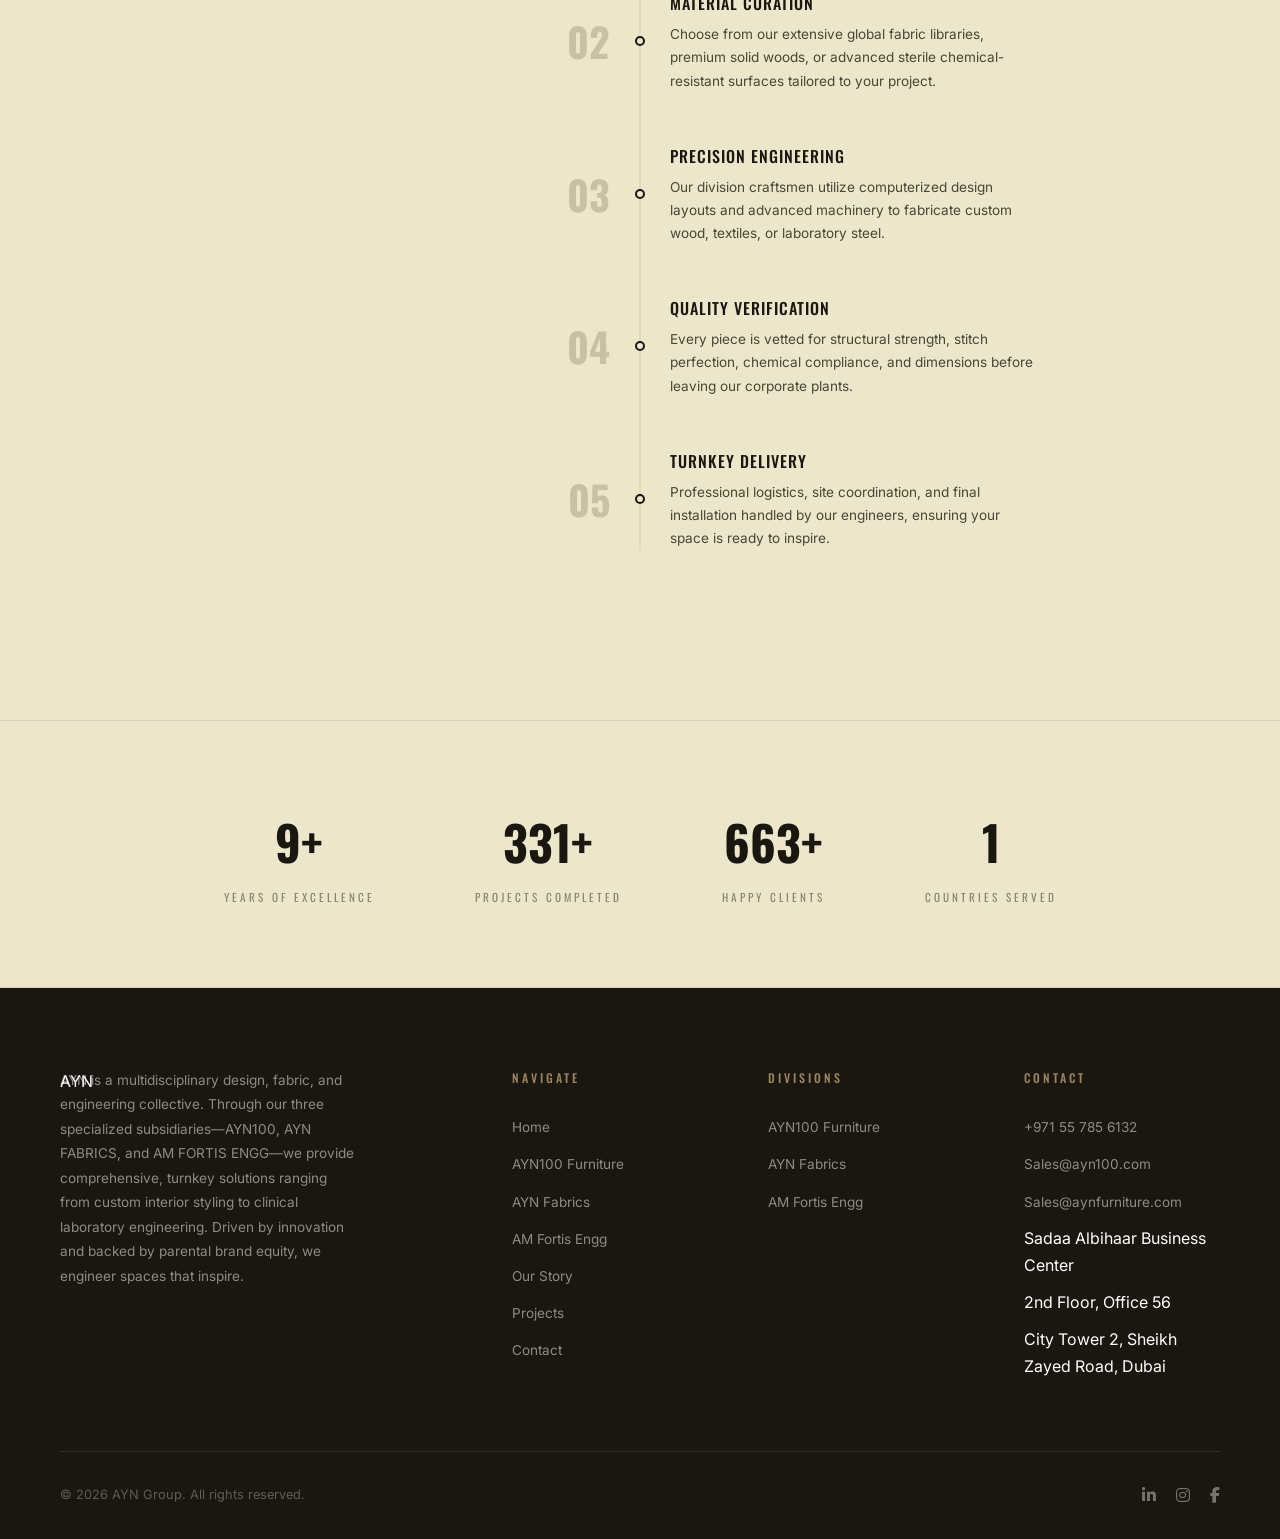
==== commit 776838ea: "Optimize website performance: compress images, instant preloader, and caching" ====
--- a/about.html
+++ b/about.html
@@ -7,6 +7,10 @@
   <title>Our Story | AYN Group Collective</title>
   <meta name="description"
     content="Discover the AYN story — a multidisciplinary design, fabric, and engineering collective dedicated to premium quality, scientific precision, and inspiring spaces.">
+    <link rel="preconnect" href="https://fonts.googleapis.com">
+  <link rel="preconnect" href="https://fonts.gstatic.com" crossorigin>
+  <link rel="preconnect" href="https://cdnjs.cloudflare.com" crossorigin>
+  <link rel="stylesheet" href="https://fonts.googleapis.com/css2?family=Oswald:wght@300;400;500;600;700&family=Inter:wght@300;400;500;600&family=Cormorant+Garamond:ital,wght@0,300;0,400;0,500;1,300;1,400&display=swap">
   <link rel="stylesheet" href="css/style.css">
   <link rel="stylesheet" href="https://cdnjs.cloudflare.com/ajax/libs/font-awesome/6.5.1/css/all.min.css">
 </head>
--- a/css/style.css
+++ b/css/style.css
@@ -1,4 +1,4 @@
-@import url('https://fonts.googleapis.com/css2?family=Oswald:wght@300;400;500;600;700&family=Inter:wght@300;400;500;600&family=Cormorant+Garamond:ital,wght@0,300;0,400;0,500;1,300;1,400&display=swap');
+/* Google Fonts loaded via preconnect <link> in HTML for zero render-blocking waterfall */
 
 :root {
   --bg: #ECE7CA;
@@ -32,7 +32,8 @@
 .preloader {
   position: fixed; inset: 0; z-index: 10000; background: var(--bg);
   display: flex; align-items: center; justify-content: center;
-  transition: opacity 0.8s ease, visibility 0.8s ease;
+  transition: opacity 0.3s ease, visibility 0.3s ease;
+  will-change: opacity, visibility;
 }
 .preloader.hidden { opacity: 0; visibility: hidden; pointer-events: none; }
 .preloader-logo {
